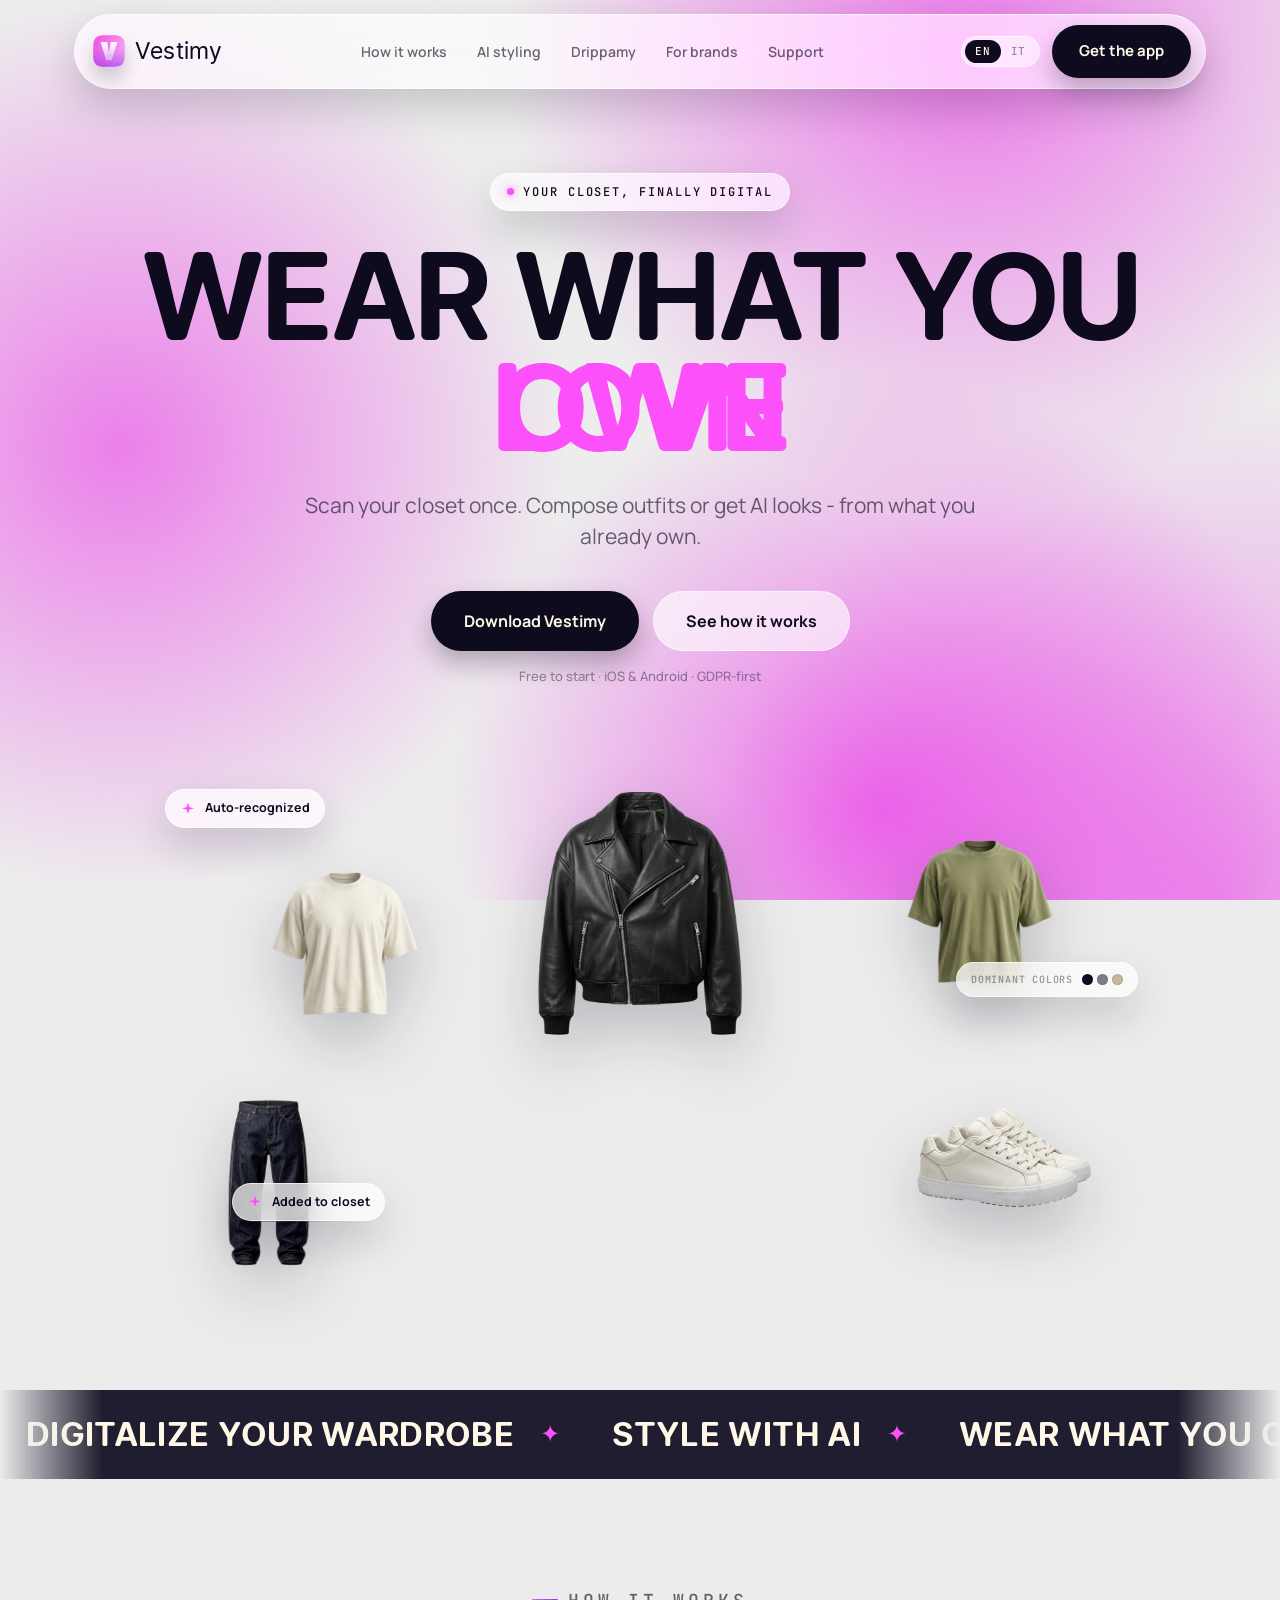
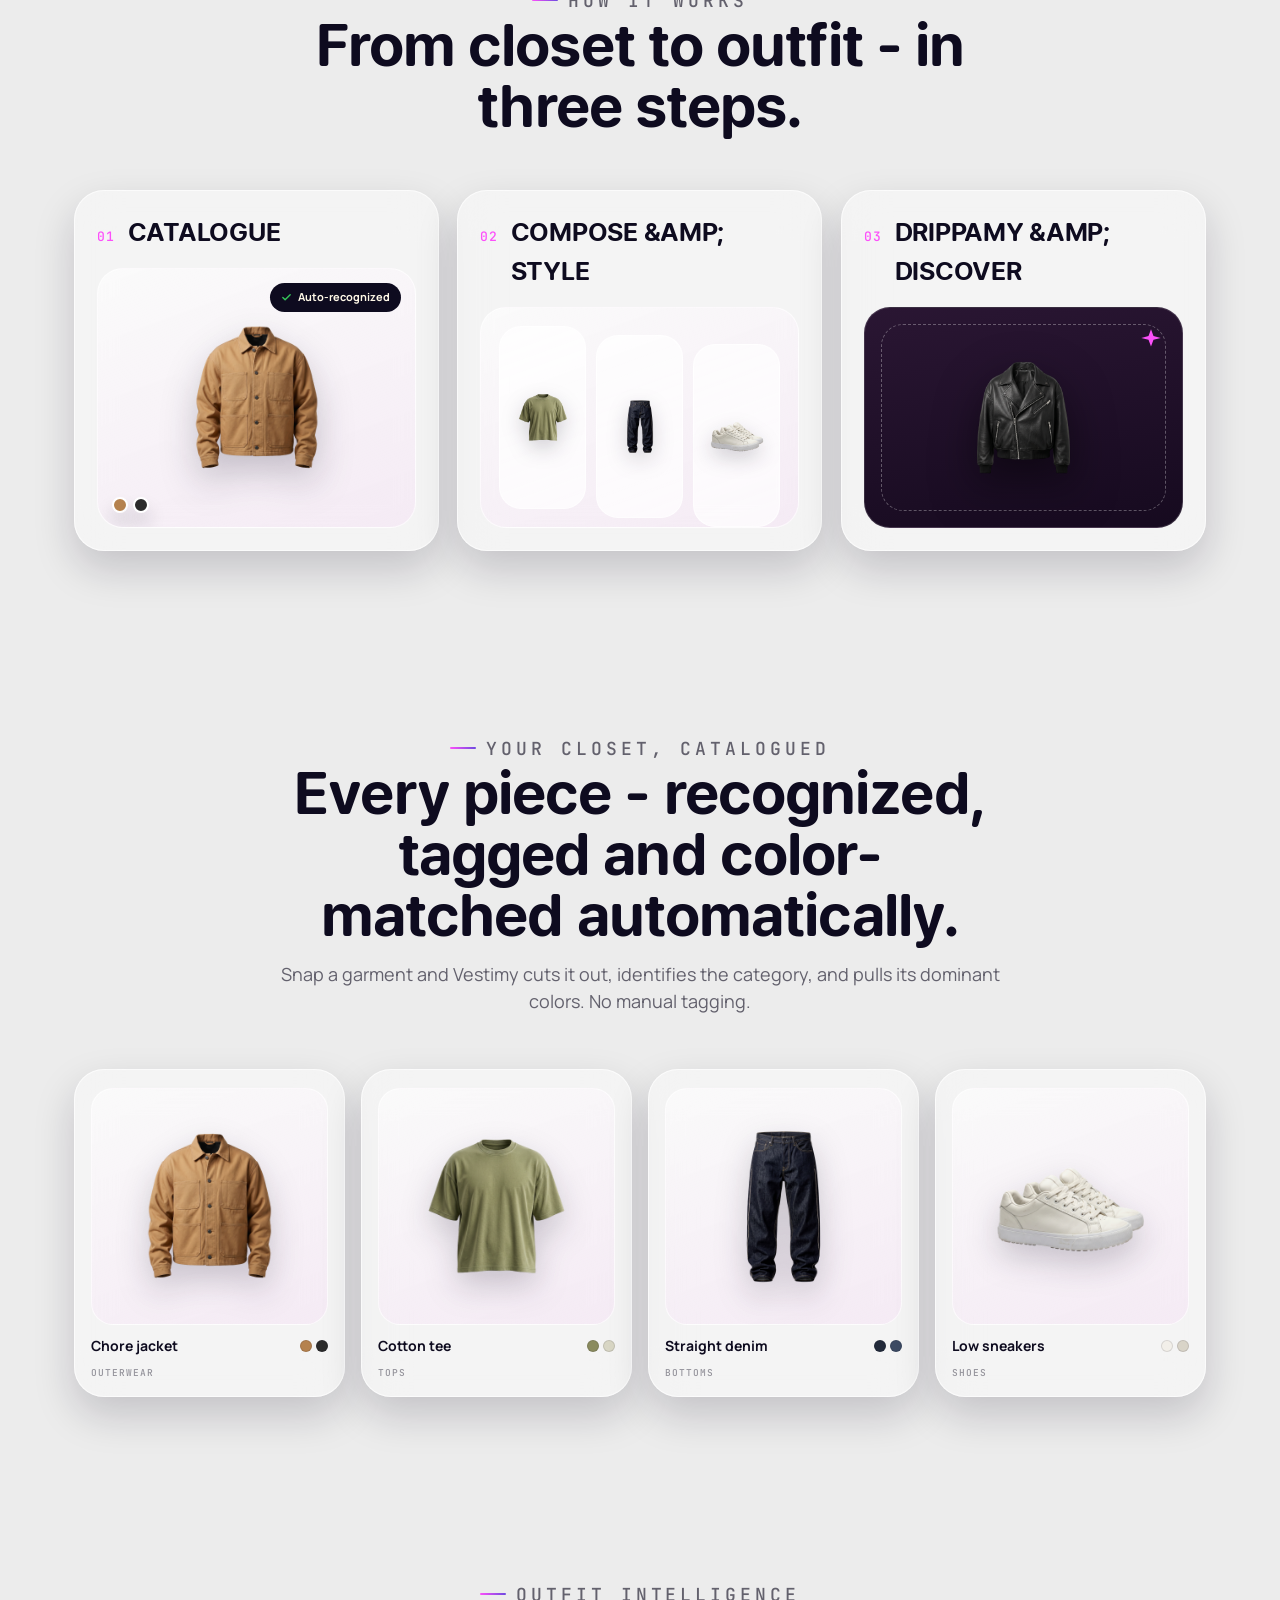
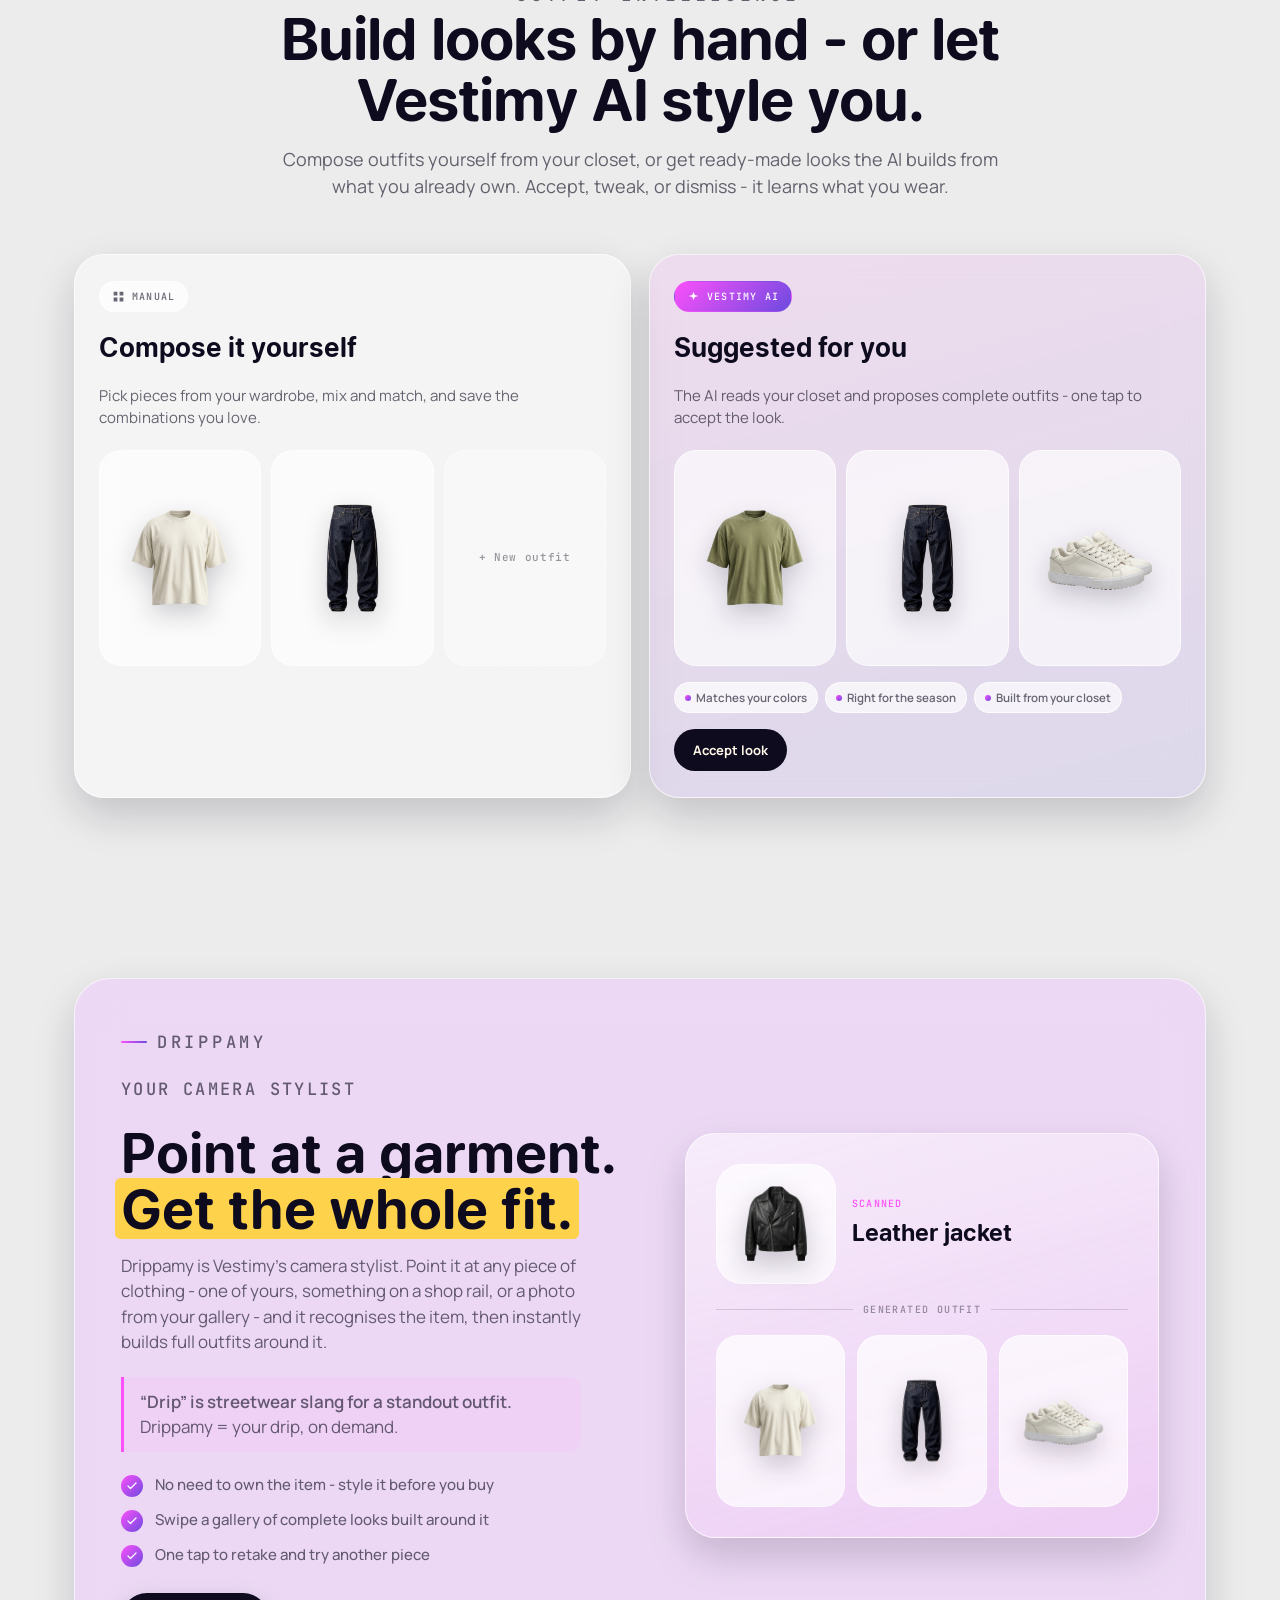
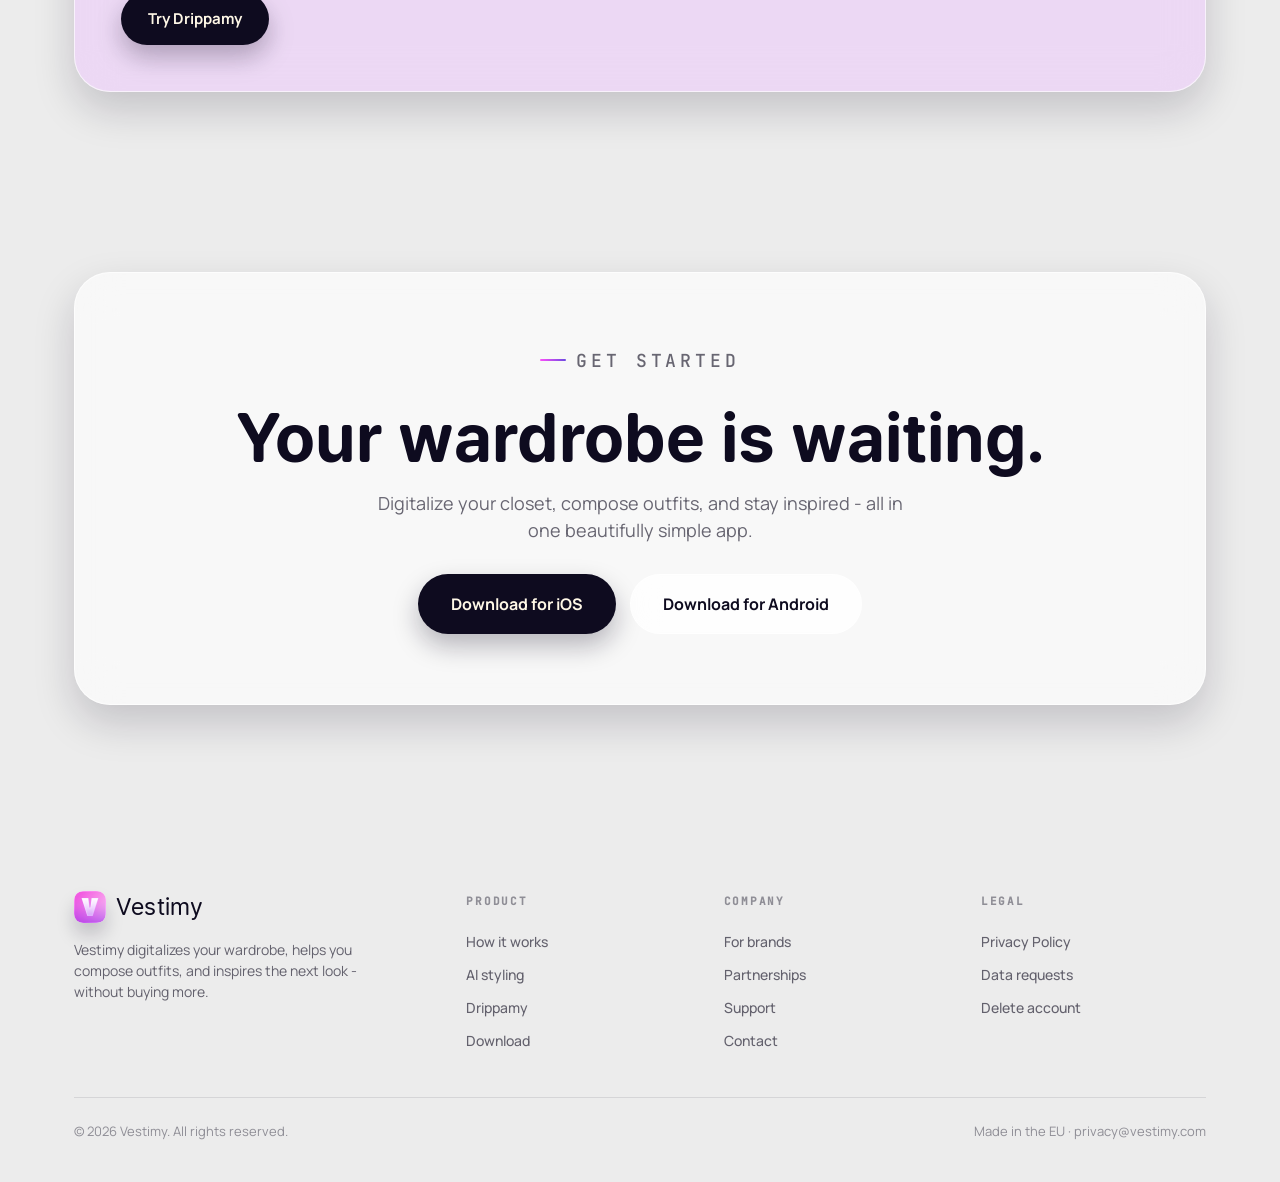
==== index.html @ 9da91e31 "Vestimy landing site" ====
<!DOCTYPE html>
<html lang="en">
  <head>
    <meta charset="UTF-8" />
    <meta name="viewport" content="width=device-width, initial-scale=1.0" />
    <title data-i18n="meta.title">Vestimy - Your wardrobe, digitalized.</title>
    <meta name="description" data-i18n-attr="content:meta.desc"
      content="Vestimy turns your physical wardrobe into a digital one. Scan what you own, compose outfits, and get instant looks built around any garment with Drippamy." />
    <meta property="og:title" content="Vestimy - Your wardrobe, digitalized." />
    <meta property="og:description" content="Know what you own, wear it better, and stay inspired - without buying more." />
    <meta property="og:type" content="website" />
    <link rel="icon" type="image/png" href="assets/favicon.png" />
    <link rel="apple-touch-icon" href="assets/apple-touch-icon.png" />
    <link rel="stylesheet" href="css/styles.css" />
  </head>
  <body>
    <div class="progress"></div>
    <canvas id="aurora"></canvas>
    <div class="grain"></div>

    <!-- ===================== NAV ===================== -->
    <header class="nav">
      <div class="wrap">
        <nav class="nav__inner glass glass--high">
          <a class="brand" href="index.html">
            <img src="assets/icon.png" alt="Vestimy" />
            Vestimy
          </a>
          <div class="nav__links">
            <a href="#how" data-i18n="nav.how">How it works</a>
            <a href="#ai" data-i18n="nav.ai">AI styling</a>
            <a href="#drippamy" data-i18n="nav.drippamy">Drippamy</a>
            <a href="brands.html" data-i18n="nav.brands">For brands</a>
            <a href="support.html" data-i18n="nav.support">Support</a>
          </div>
          <div class="nav__cta">
            <div class="lang" role="group" aria-label="Language">
              <button data-lang-btn="en" aria-pressed="true">EN</button>
              <button data-lang-btn="it" aria-pressed="false">IT</button>
            </div>
            <a href="#get" class="btn btn--primary" data-i18n="nav.getapp">Get the app</a>
            <button class="nav__burger" aria-label="Menu">☰</button>
          </div>
        </nav>
      </div>
    </header>

    <!-- ===================== HERO ===================== -->
    <section class="hero">
      <div class="wrap">
        <span class="hero__pill glass glass--high">
          <span class="dot"></span> <span data-i18n="hero.pill">Your closet, finally digital</span>
        </span>
        <h1 class="hero__title">
          <span data-i18n="hero.titleA">Wear what you</span>
          <span class="rotator" data-rotator>
            <span data-i18n="rot.1">own</span>
            <span data-i18n="rot.2">love</span>
            <span data-i18n="rot.3">saved</span>
          </span>
        </h1>
        <p class="hero__sub" data-i18n="hero.sub">
          Vestimy turns your physical wardrobe into a digital one. Scan your
          clothes once, then let the app decide what to wear, compose new
          outfits, and discover looks - without buying more.
        </p>
        <div class="hero__actions">
          <a href="#get" class="btn btn--primary btn--lg" data-magnetic data-i18n="hero.cta1">Download Vestimy</a>
          <a href="#how" class="btn btn--ghost btn--lg" data-i18n="hero.cta2">See how it works</a>
        </div>
        <p class="hero__note" data-i18n-html="hero.note">Free to start · iOS &amp; Android · GDPR-first</p>

        <!-- floating cut-out garments - the real "scontornato" wardrobe -->
        <div class="hero__stage" aria-hidden="true">
          <div class="garment g-jacket"><img src="assets/product.png" alt="" /></div>
          <div class="garment g-tee"><img src="assets/tshirt.png" alt="" /></div>
          <div class="garment g-tee2"><img src="assets/tshirt-2.png" alt="" /></div>
          <div class="garment g-pants"><img src="assets/pants.png" alt="" /></div>
          <div class="garment g-shoe"><img src="assets/shoe.png" alt="" /></div>

          <div class="tag tag--1">
            <span class="spark"><svg viewBox="0 0 24 24"><path d="M12 3l2.3 6.2L21 11l-6.7 1.8L12 19l-2.3-6.2L3 11l6.7-1.8L12 3Z"/></svg></span>
            <span data-i18n="tag.recognized">Auto-recognized</span>
          </div>
          <div class="tag tag--2">
            <span class="meta" data-i18n="tag.colors">Dominant colors</span>
            <span class="swatch"><i style="background:#0e0b1f"></i><i style="background:#7a7f87"></i><i style="background:#c9b79c"></i></span>
          </div>
          <div class="tag tag--3">
            <span class="spark"><svg viewBox="0 0 24 24"><path d="M12 3l2.3 6.2L21 11l-6.7 1.8L12 19l-2.3-6.2L3 11l6.7-1.8L12 3Z"/></svg></span>
            <span data-i18n="tag.added">Added to closet</span>
          </div>
        </div>
      </div>
    </section>

    <!-- ===================== MARQUEE TICKER ===================== -->
    <div class="ticker" aria-hidden="true">
      <div class="ticker__track">
        <div class="ticker__group">
          <span data-i18n="tick.1">Digitalize your wardrobe</span>
          <span data-i18n="tick.2">Style with AI</span>
          <span data-i18n="tick.3">Wear what you own</span>
          <span data-i18n="tick.4">Drippamy any garment</span>
        </div>
        <div class="ticker__group">
          <span data-i18n="tick.1">Digitalize your wardrobe</span>
          <span data-i18n="tick.2">Style with AI</span>
          <span data-i18n="tick.3">Wear what you own</span>
          <span data-i18n="tick.4">Drippamy any garment</span>
        </div>
      </div>
    </div>

    <!-- ===================== HOW IT WORKS (overview) ===================== -->
    <section id="how" class="section-pad">
      <div class="wrap">
        <div class="head head--center reveal">
          <p class="eyebrow" data-i18n="how.eyebrow">How it works</p>
          <h2 data-i18n="how.title">From closet to outfit - in three steps.</h2>
        </div>
        <div class="hw">
          <!-- 01 scan & recognize -->
          <article class="hw-card glass reveal" data-tilt>
            <div class="hw-card__head">
              <span class="hw-card__num">01</span>
              <h3 class="hw-card__title" data-i18n="how.s1.t">Catalogue</h3>
            </div>
            <div class="hw-viz hw-viz--scan">
              <img src="assets/jacket.png" alt="" />
              <span class="hw-chip">
                <svg viewBox="0 0 24 24"><polyline points="20 6 9 17 4 12"/></svg>
                <span data-i18n="tag.recognized">Auto-recognized</span>
              </span>
              <span class="hw-sw"><i style="background:#b5824e"></i><i style="background:#2b2b2b"></i></span>
            </div>
          </article>
          <!-- 02 compose / AI outfit -->
          <article class="hw-card glass reveal" data-tilt>
            <div class="hw-card__head">
              <span class="hw-card__num">02</span>
              <h3 class="hw-card__title" data-i18n="how.s2.t">Compose &amp; style</h3>
            </div>
            <div class="hw-viz hw-viz--row">
              <div class="slot"><img src="assets/tshirt-2.png" alt="" /></div>
              <div class="slot"><img src="assets/pants.png" alt="" /></div>
              <div class="slot"><img src="assets/shoe.png" alt="" /></div>
            </div>
          </article>
          <!-- 03 drippamy -->
          <article class="hw-card glass reveal" data-tilt>
            <div class="hw-card__head">
              <span class="hw-card__num">03</span>
              <h3 class="hw-card__title" data-i18n="how.s3.t">Drippamy &amp; discover</h3>
            </div>
            <div class="hw-viz hw-viz--cam">
              <img src="assets/product.png" alt="" />
              <span class="hw-spark"><svg viewBox="0 0 24 24"><path d="M12 3l2.3 6.2L21 11l-6.7 1.8L12 19l-2.3-6.2L3 11l6.7-1.8L12 3Z"/></svg></span>
            </div>
          </article>
        </div>
      </div>
    </section>

    <!-- ===================== CATALOGUE BAND ===================== -->
    <section id="catalogue" class="section-pad">
      <div class="wrap">
        <div class="head head--center reveal">
          <p class="eyebrow" data-i18n="cat.eyebrow">Your closet, catalogued</p>
          <h2 data-i18n="cat.title">Every piece - recognized, tagged and color-matched automatically.</h2>
          <p data-i18n="cat.lead">
            Snap a garment and Vestimy cuts it out, identifies the category, and
            pulls its dominant colors. No manual tagging.
          </p>
        </div>
        <div class="catalogue">
          <article class="cat-card glass reveal" data-tilt>
            <div class="cat-card__img"><img src="assets/jacket.png" alt="" /></div>
            <div class="cat-card__row">
              <span class="cat-card__name" data-i18n="cat.j.n">Chore jacket</span>
              <span class="cat-card__sw"><i style="background:#b5824e"></i><i style="background:#2b2b2b"></i></span>
            </div>
            <span class="cat-card__cat" data-i18n="cat.j.c">Outerwear</span>
          </article>
          <article class="cat-card glass reveal" data-tilt>
            <div class="cat-card__img"><img src="assets/tshirt-2.png" alt="" /></div>
            <div class="cat-card__row">
              <span class="cat-card__name" data-i18n="cat.t.n">Cotton tee</span>
              <span class="cat-card__sw"><i style="background:#8a8b5e"></i><i style="background:#d8d6c4"></i></span>
            </div>
            <span class="cat-card__cat" data-i18n="cat.t.c">Tops</span>
          </article>
          <article class="cat-card glass reveal" data-tilt>
            <div class="cat-card__img"><img src="assets/pants.png" alt="" /></div>
            <div class="cat-card__row">
              <span class="cat-card__name" data-i18n="cat.p.n">Straight denim</span>
              <span class="cat-card__sw"><i style="background:#222a3a"></i><i style="background:#3c4a63"></i></span>
            </div>
            <span class="cat-card__cat" data-i18n="cat.p.c">Bottoms</span>
          </article>
          <article class="cat-card glass reveal" data-tilt>
            <div class="cat-card__img"><img src="assets/shoe.png" alt="" /></div>
            <div class="cat-card__row">
              <span class="cat-card__name" data-i18n="cat.s.n">Low sneakers</span>
              <span class="cat-card__sw"><i style="background:#f2efe9"></i><i style="background:#d9d4c8"></i></span>
            </div>
            <span class="cat-card__cat" data-i18n="cat.s.c">Shoes</span>
          </article>
        </div>
      </div>
    </section>

    <!-- ===================== AI OUTFIT SUGGESTIONS ===================== -->
    <section id="ai" class="section-pad">
      <div class="wrap">
        <div class="head head--center reveal">
          <p class="eyebrow" data-i18n="ai.eyebrow">Outfit intelligence</p>
          <h2 data-i18n="ai.title">Build looks by hand - or let Vestimy AI style you.</h2>
          <p data-i18n="ai.lead">
            Compose outfits yourself from your closet, or get ready-made looks
            the AI builds from what you already own. Accept, tweak, or dismiss -
            it learns what you wear.
          </p>
        </div>
        <div class="modes">
          <!-- manual -->
          <article class="mode glass reveal" data-tilt>
            <span class="mode__tag">
              <svg viewBox="0 0 24 24"><path d="M3 3h7v7H3zM14 3h7v7h-7zM3 14h7v7H3zM14 14h7v7h-7z"/></svg>
              <span data-i18n="ai.manual.tag">Manual</span>
            </span>
            <h3 data-i18n="ai.manual.t">Compose it yourself</h3>
            <p data-i18n="ai.manual.d">
              Pick pieces from your wardrobe, mix and match, and save the
              combinations you love.
            </p>
            <div class="outfit-row">
              <div class="slot"><img src="assets/tshirt.png" alt="" /></div>
              <div class="slot"><img src="assets/pants.png" alt="" /></div>
              <div class="slot slot--add" data-i18n="ai.manual.cta">+ New outfit</div>
            </div>
          </article>
          <!-- ai -->
          <article class="mode mode--ai glass reveal" data-tilt>
            <span class="mode__tag">
              <svg viewBox="0 0 24 24"><path d="M12 3l2.3 6.2L21 11l-6.7 1.8L12 19l-2.3-6.2L3 11l6.7-1.8L12 3Z"/></svg>
              <span data-i18n="ai.ai.tag">Vestimy AI</span>
            </span>
            <h3 data-i18n="ai.ai.t">Suggested for you</h3>
            <p data-i18n="ai.ai.d">
              The AI reads your closet and proposes complete outfits - one tap to
              accept the look.
            </p>
            <div class="outfit-row">
              <div class="slot"><img src="assets/tshirt-2.png" alt="" /></div>
              <div class="slot"><img src="assets/pants.png" alt="" /></div>
              <div class="slot"><img src="assets/shoe.png" alt="" /></div>
            </div>
            <div class="reasons">
              <span data-i18n="ai.r1">Matches your colors</span>
              <span data-i18n="ai.r2">Right for the season</span>
              <span data-i18n="ai.r3">Built from your closet</span>
            </div>
            <button class="mode__btn mode__btn--ai" data-i18n="ai.ai.accept">Accept look</button>
          </article>
        </div>
      </div>
    </section>

    <!-- ===================== DRIPPAMY SPOTLIGHT ===================== -->
    <section id="drippamy" class="section-pad">
      <div class="wrap">
        <div class="spot glass glass--tint reveal">
          <div class="spot__copy">
            <p class="eyebrow" data-i18n="drip.eyebrow">Drippamy</p>
            <p class="drip-kicker" data-i18n="drip.kicker">Your camera stylist</p>
            <h2 data-i18n-html="drip.title">Point at a garment. <em>Get the whole fit.</em></h2>
            <p data-i18n="drip.body">
              Drippamy is Vestimy's camera stylist. Point it at any piece of
              clothing - one of yours, something on a shop rail, or a photo from
              your gallery - and it recognises the item, then instantly builds
              full outfits around it.
            </p>
            <p class="drip-name" data-i18n="drip.name">
              “Drip” is streetwear slang for a standout outfit. Drippamy = your
              drip, on demand.
            </p>
            <ul class="spot__list">
              <li><span class="tick"><svg viewBox="0 0 24 24"><polyline points="20 6 9 17 4 12"/></svg></span> <span data-i18n="drip.l1">Works with clothes you don't own yet</span></li>
              <li><span class="tick"><svg viewBox="0 0 24 24"><polyline points="20 6 9 17 4 12"/></svg></span> <span data-i18n="drip.l2">Outfit ideas in a swipeable gallery</span></li>
              <li><span class="tick"><svg viewBox="0 0 24 24"><polyline points="20 6 9 17 4 12"/></svg></span> <span data-i18n="drip.l3">One tap to retake and try another piece</span></li>
            </ul>
            <a href="#get" class="btn btn--primary" data-i18n="drip.cta">Try Drippamy</a>
          </div>
          <div class="drip-visual">
            <div class="drip-anchor">
              <div class="drip-anchor__img"><img src="assets/product.png" alt="" /></div>
              <div class="drip-anchor__label">
                <div class="meta" data-i18n="drip.scanned">Scanned</div>
                <b data-i18n="drip.anchor">Leather jacket</b>
              </div>
            </div>
            <div class="drip-arrow"><span data-i18n="drip.generated">Generated outfit</span></div>
            <div class="drip-reel">
              <div><img src="assets/tshirt.png" alt="" /></div>
              <div><img src="assets/pants.png" alt="" /></div>
              <div><img src="assets/shoe.png" alt="" /></div>
            </div>
          </div>
        </div>
      </div>
    </section>

    <!-- ===================== CTA ===================== -->
    <section id="get" class="section-pad">
      <div class="wrap">
        <div class="cta glass glass--high reveal">
          <p class="eyebrow" data-i18n="cta.eyebrow">Get started</p>
          <h2 data-i18n="cta.title">Your wardrobe is waiting.</h2>
          <p data-i18n="cta.body">
            Digitalize your closet, compose outfits, and stay inspired - all in
            one beautifully simple app.
          </p>
          <div class="hero__actions">
            <a href="#" class="btn btn--primary btn--lg" data-magnetic data-i18n="cta.ios">Download for iOS</a>
            <a href="#" class="btn btn--ghost btn--lg" data-i18n="cta.android">Download for Android</a>
          </div>
        </div>
      </div>
    </section>

    <!-- ===================== FOOTER ===================== -->
    <footer class="footer">
      <div class="wrap">
        <div class="footer__grid">
          <div class="footer__brand">
            <a class="brand" href="index.html">
              <img src="assets/icon.png" alt="Vestimy" />
              Vestimy
            </a>
            <p data-i18n="foot.tag">
              Vestimy digitalizes your wardrobe, helps you compose outfits, and
              inspires the next look - without buying more.
            </p>
          </div>
          <div class="footer__col">
            <h4 data-i18n="foot.product">Product</h4>
            <a href="#how" data-i18n="foot.how">How it works</a>
            <a href="#ai" data-i18n="nav.ai">AI styling</a>
            <a href="#drippamy" data-i18n="foot.drippamy">Drippamy</a>
            <a href="#get" data-i18n="foot.download">Download</a>
          </div>
          <div class="footer__col">
            <h4 data-i18n="foot.company">Company</h4>
            <a href="brands.html" data-i18n="foot.forbrands">For brands</a>
            <a href="mailto:brands@vestimy.com" data-i18n="foot.partner">Partnerships</a>
            <a href="support.html" data-i18n="foot.support">Support</a>
            <a href="mailto:hello@vestimy.com" data-i18n="foot.contact">Contact</a>
          </div>
          <div class="footer__col">
            <h4 data-i18n="foot.legal">Legal</h4>
            <a href="privacy.html" data-i18n="foot.privacy">Privacy Policy</a>
            <a href="mailto:privacy@vestimy.com" data-i18n="foot.datareq">Data requests</a>
            <a href="support.html#account" data-i18n="foot.delete">Delete account</a>
          </div>
        </div>
        <div class="footer__bottom">
          <span data-i18n="foot.rights">© 2026 Vestimy. All rights reserved.</span>
          <span data-i18n="foot.made">Made in the EU · privacy@vestimy.com</span>
        </div>
      </div>
    </footer>

    <script src="js/i18n.js"></script>
    <script src="js/motion.js"></script>
    <script src="js/aurora.js"></script>
  </body>
</html>
---- css/styles.css ----
/* ============================================================
   Vestimy - Landing Design System
   Ported from mobile/src (tokens.ts, global.css, Wallpaper, Glass)
   ============================================================ */

/* ---------- Fonts (same assets as the app) ---------- */
@font-face {
  font-family: "InstrumentSerif";
  src: url("../fonts/InstrumentSerif-Regular.ttf") format("truetype");
  font-weight: 400;
  font-display: swap;
}
@font-face {
  font-family: "InstrumentSerif";
  src: url("../fonts/InstrumentSerif-Italic.ttf") format("truetype");
  font-weight: 400;
  font-style: italic;
  font-display: swap;
}
@font-face {
  font-family: "Manrope";
  src: url("../fonts/Manrope-Regular.ttf") format("truetype");
  font-weight: 400;
  font-display: swap;
}
@font-face {
  font-family: "Manrope";
  src: url("../fonts/Manrope-Medium.ttf") format("truetype");
  font-weight: 500;
  font-display: swap;
}
@font-face {
  font-family: "Manrope";
  src: url("../fonts/Manrope-SemiBold.ttf") format("truetype");
  font-weight: 600;
  font-display: swap;
}
@font-face {
  font-family: "Manrope";
  src: url("../fonts/Manrope-Bold.ttf") format("truetype");
  font-weight: 700;
  font-display: swap;
}
@font-face {
  font-family: "Manrope";
  src: url("../fonts/Manrope-ExtraBold.ttf") format("truetype");
  font-weight: 800;
  font-display: swap;
}
@font-face {
  font-family: "JetBrainsMono";
  src: url("../fonts/JetBrainsMono-Medium.ttf") format("truetype");
  font-weight: 500;
  font-display: swap;
}
@font-face {
  font-family: "SunghyunSans";
  src: url("../fonts/SunghyunSans-Regular.ttf") format("truetype");
  font-weight: 400;
  font-display: swap;
}
@font-face {
  font-family: "SunghyunSans";
  src: url("../fonts/SunghyunSans-Bold.ttf") format("truetype");
  font-weight: 700;
  font-display: swap;
}

/* ---------- Tokens ---------- */
:root {
  /* palette - from mobile/src/ui/tokens.ts */
  --ink: #0e0b1f;
  --ink-soft: rgba(14, 11, 31, 0.62);
  --ink-faint: rgba(14, 11, 31, 0.42);
  --cream: #fff8e7;
  --white: #ffffff;
  --sun: #ffd24c;
  --coral: #ff6b6b;
  --rose: #ff4d8d;
  --aurora: #fc50fa;
  --violet: #6d4ae0;
  --ocean: #1e3a8a;

  /* glass */
  --glass-light: rgba(255, 255, 255, 0.18);
  --glass-med: rgba(255, 255, 255, 0.42);
  --glass-high: rgba(255, 255, 255, 0.62);
  --glass-dark: rgba(14, 11, 31, 0.55);
  --glass-edge: rgba(255, 255, 255, 0.65);
  --glass-edge-dim: rgba(255, 255, 255, 0.3);

  --radius-sm: 14px;
  --radius-md: 18px;
  --radius-lg: 22px;
  --radius-xl: 26px;
  --radius-2xl: 30px;
  --radius-3xl: 36px;
  --radius-pill: 9999px;

  --shadow-soft: 0 12px 18px rgba(14, 11, 31, 0.18);
  --shadow-glass: 0 18px 40px rgba(14, 11, 31, 0.18);
  --shadow-deep: 0 30px 80px rgba(14, 11, 31, 0.28);

  --maxw: 1180px;
  --font-serif: "SunghyunSans", "Manrope", system-ui, sans-serif; /* display (streetwear) */
  --font-display: "SunghyunSans", "Manrope", system-ui, sans-serif;
  --font-sans: "Manrope", system-ui, -apple-system, sans-serif;
  --font-mono: "JetBrainsMono", ui-monospace, monospace;
  --font-brand: "SunghyunSans", "Manrope", system-ui, sans-serif;
}

/* ---------- Reset ---------- */
*,
*::before,
*::after {
  box-sizing: border-box;
}
html {
  scroll-behavior: smooth;
  -webkit-text-size-adjust: 100%;
}
body {
  margin: 0;
  font-family: var(--font-sans);
  color: var(--ink);
  background: #ececec;
  line-height: 1.5;
  -webkit-font-smoothing: antialiased;
  text-rendering: optimizeLegibility;
  overflow-x: hidden;
}
a {
  color: inherit;
  text-decoration: none;
}
img {
  max-width: 100%;
  display: block;
}
button {
  font-family: inherit;
  cursor: pointer;
}

/* ---------- Animated aurora wallpaper (canvas in js/aurora.js) ---------- */
#aurora {
  position: fixed;
  inset: 0;
  z-index: -2;
  background: #ececec;
}
/* film grain overlay - mirrors aurora.grainOpacity */
.grain {
  position: fixed;
  inset: 0;
  z-index: -1;
  pointer-events: none;
  opacity: 0.4;
  mix-blend-mode: soft-light;
  background-image: url("data:image/svg+xml,%3Csvg xmlns='http://www.w3.org/2000/svg' width='160' height='160'%3E%3Cfilter id='n'%3E%3CfeTurbulence type='fractalNoise' baseFrequency='0.9' numOctaves='2' stitchTiles='stitch'/%3E%3C/filter%3E%3Crect width='100%25' height='100%25' filter='url(%23n)'/%3E%3C/svg%3E");
}

/* ---------- Layout ---------- */
.wrap {
  width: 100%;
  max-width: var(--maxw);
  margin: 0 auto;
  padding: 0 24px;
}
section {
  position: relative;
}
.eyebrow {
  font-family: var(--font-mono);
  font-weight: 500;
  font-size: 12px;
  letter-spacing: 0.22em;
  text-transform: uppercase;
  color: var(--ink-faint);
  margin: 0 0 18px;
}

/* ---------- Glass primitive ---------- */
.glass {
  position: relative;
  background: var(--glass-med);
  border: 1px solid var(--glass-edge);
  border-radius: var(--radius-2xl);
  -webkit-backdrop-filter: blur(22px) saturate(160%);
  backdrop-filter: blur(22px) saturate(160%);
  box-shadow: var(--shadow-glass);
}
.glass--high {
  background: var(--glass-high);
}
.glass--tint {
  background: rgba(237, 200, 252, 0.55);
}
.glass--dark {
  background: var(--glass-dark);
  border-color: var(--glass-edge-dim);
  color: var(--cream);
}

/* ---------- Buttons ---------- */
.btn {
  display: inline-flex;
  align-items: center;
  gap: 8px;
  font-weight: 700;
  font-size: 15px;
  padding: 14px 26px;
  border-radius: var(--radius-pill);
  border: 1px solid transparent;
  transition: transform 0.18s ease, box-shadow 0.18s ease, background 0.18s ease;
  white-space: nowrap;
}
.btn:active {
  transform: translateY(1px) scale(0.99);
}
.btn--primary {
  color: var(--cream);
  background: var(--ink);
  box-shadow: 0 12px 26px rgba(14, 11, 31, 0.28);
  transition: transform 0.18s ease, box-shadow 0.18s ease, background 0.18s ease,
    color 0.18s ease;
}
.btn--primary:hover {
  transform: translateY(-2px);
  background: var(--aurora);
  color: var(--ink);
  box-shadow: 0 16px 34px rgba(252, 80, 250, 0.45);
}
.btn--ghost {
  color: var(--ink);
  background: var(--glass-high);
  border-color: var(--glass-edge);
  -webkit-backdrop-filter: blur(14px);
  backdrop-filter: blur(14px);
}
.btn--ghost:hover {
  transform: translateY(-2px);
  background: var(--white);
}
.btn--lg {
  font-size: 16px;
  padding: 17px 32px;
}

/* ---------- Nav ---------- */
.nav {
  position: sticky;
  top: 0;
  z-index: 50;
  padding: 14px 0;
}
.nav__inner {
  display: flex;
  align-items: center;
  justify-content: space-between;
  gap: 24px;
  padding: 10px 14px 10px 18px;
  border-radius: var(--radius-pill);
}
.brand {
  display: flex;
  align-items: center;
  gap: 10px;
  font-family: var(--font-brand);
  font-weight: 400;
  font-size: 24px;
  letter-spacing: 0.01em;
  color: var(--ink);
}
.brand img {
  width: 32px;
  height: 32px;
  border-radius: 9px;
  box-shadow: var(--shadow-soft);
}
.nav__links {
  display: flex;
  align-items: center;
  gap: 30px;
  font-size: 14px;
  font-weight: 600;
}
.nav__links a {
  color: var(--ink-soft);
  transition: color 0.16s ease;
}
.nav__links a:hover {
  color: var(--ink);
}
.nav__cta {
  display: flex;
  align-items: center;
  gap: 12px;
}
.nav__burger {
  display: none;
  background: none;
  border: 0;
  font-size: 22px;
  color: var(--ink);
}

/* language switcher */
.lang {
  display: inline-flex;
  padding: 3px;
  border-radius: var(--radius-pill);
  background: rgba(255, 255, 255, 0.5);
  border: 1px solid var(--glass-edge);
}
.lang button {
  font-family: var(--font-mono);
  font-size: 11px;
  font-weight: 500;
  letter-spacing: 0.06em;
  padding: 6px 10px;
  border-radius: var(--radius-pill);
  border: 0;
  background: transparent;
  color: var(--ink-faint);
  line-height: 1;
}
.lang button.is-active {
  background: var(--ink);
  color: var(--cream);
}

/* ---------- Hero ---------- */
.hero {
  padding: 70px 0 90px;
  text-align: center;
}
.hero__pill {
  display: inline-flex;
  align-items: center;
  gap: 9px;
  font-family: var(--font-mono);
  font-size: 12px;
  letter-spacing: 0.16em;
  text-transform: uppercase;
  padding: 9px 16px;
  border-radius: var(--radius-pill);
  margin-bottom: 30px;
}
.hero__pill .dot {
  width: 7px;
  height: 7px;
  border-radius: 50%;
  background: var(--aurora);
  box-shadow: 0 0 10px var(--aurora);
}
h1.hero__title {
  font-family: var(--font-display);
  font-weight: 700;
  font-size: clamp(52px, 10.5vw, 124px);
  line-height: 0.9;
  letter-spacing: -0.035em;
  text-transform: uppercase;
  margin: 0 auto 26px;
  max-width: 13ch;
}
h1.hero__title em {
  font-style: normal;
  position: relative;
  color: var(--ink);
  z-index: 0;
  white-space: nowrap;
}
h1.hero__title em::before {
  content: "";
  position: absolute;
  inset: 0.04em -0.12em 0.06em;
  background: var(--aurora);
  border-radius: 0.12em;
  z-index: -1;
  transform: scaleX(0);
  transform-origin: 0 50%;
  animation: marker-draw 0.7s cubic-bezier(0.22, 1, 0.36, 1) 0.5s forwards;
}
@keyframes marker-draw {
  to { transform: scaleX(1); }
}
.hero__sub {
  font-size: clamp(17px, 2.2vw, 21px);
  color: var(--ink-soft);
  max-width: 56ch;
  margin: 0 auto 38px;
}
.hero__actions {
  display: flex;
  gap: 14px;
  justify-content: center;
  flex-wrap: wrap;
  margin-bottom: 16px;
}
.hero__note {
  font-size: 13px;
  color: var(--ink-faint);
  font-weight: 500;
}

/* ===== hero: floating cut-out garments (the "scontornato" aesthetic) ===== */
.hero__stage {
  position: relative;
  margin-top: 60px;
  height: clamp(360px, 46vw, 540px);
}
.garment {
  position: absolute;
  filter: drop-shadow(0 26px 30px rgba(14, 11, 31, 0.22));
  animation: float 7s ease-in-out infinite;
  translate: var(--px, 0) var(--py, 0);
  transition: translate 0.2s ease-out;
  will-change: transform, translate;
}
.garment img {
  width: 100%;
  height: auto;
  display: block;
}
@keyframes float {
  0%,
  100% {
    transform: translateY(0) rotate(var(--rot, 0deg));
  }
  50% {
    transform: translateY(-16px) rotate(var(--rot, 0deg));
  }
}
/* placement - overlapping editorial scatter */
.g-jacket { left: 50%; top: 4%; width: clamp(190px, 24vw, 290px); margin-left: clamp(-145px, -12vw, -145px); --rot: -4deg; z-index: 4; animation-delay: 0s; }
.g-tee   { left: 16%; top: 20%; width: clamp(120px, 15vw, 180px); --rot: 7deg; z-index: 3; animation-delay: -1.4s; }
.g-tee2  { right: 12%; top: 14%; width: clamp(120px, 15vw, 180px); --rot: -8deg; z-index: 3; animation-delay: -2.6s; }
.g-pants { left: 9%; bottom: 2%; width: clamp(120px, 15vw, 185px); --rot: 5deg; z-index: 2; animation-delay: -3.4s; }
.g-shoe  { right: 9%; bottom: 6%; width: clamp(130px, 16vw, 200px); --rot: -3deg; z-index: 5; animation-delay: -4.2s; }

/* floating metadata chips - communicate auto-recognition / cataloguing */
.tag {
  position: absolute;
  z-index: 6;
  display: inline-flex;
  align-items: center;
  gap: 9px;
  padding: 9px 14px;
  border-radius: var(--radius-pill);
  background: rgba(255, 255, 255, 0.7);
  border: 1px solid var(--glass-edge);
  -webkit-backdrop-filter: blur(16px) saturate(160%);
  backdrop-filter: blur(16px) saturate(160%);
  box-shadow: var(--shadow-glass);
  font-size: 12.5px;
  font-weight: 700;
  color: var(--ink);
  white-space: nowrap;
  animation: float 8s ease-in-out infinite;
  translate: var(--px, 0) var(--py, 0);
  transition: translate 0.2s ease-out;
}
.tag .swatch {
  display: inline-flex;
  gap: 4px;
}
.tag .swatch i {
  width: 11px;
  height: 11px;
  border-radius: 50%;
  border: 1px solid rgba(14, 11, 31, 0.12);
}
.tag .meta {
  font-family: var(--font-mono);
  font-size: 10px;
  font-weight: 500;
  letter-spacing: 0.08em;
  text-transform: uppercase;
  color: var(--ink-faint);
}
.tag .spark {
  width: 16px;
  height: 16px;
  flex: none;
}
.tag .spark svg {
  width: 16px;
  height: 16px;
  fill: var(--aurora);
}
.tag--1 { left: 8%; top: 8%; --rot: 0deg; animation-delay: -1s; }
.tag--2 { right: 6%; top: 40%; --rot: 0deg; animation-delay: -3s; }
.tag--3 { left: 14%; bottom: 12%; --rot: 0deg; animation-delay: -5s; }

/* ===== catalogue band - cut-outs as a digitalized closet ===== */
.catalogue {
  display: grid;
  grid-template-columns: repeat(4, 1fr);
  gap: 16px;
}
.cat-card {
  border-radius: var(--radius-2xl);
  padding: 18px 16px 16px;
  display: flex;
  flex-direction: column;
  gap: 10px;
  transition: transform 0.2s ease;
}
.cat-card:hover {
  transform: translateY(-5px);
}
.cat-card__img {
  aspect-ratio: 1 / 1;
  border-radius: var(--radius-lg);
  background: linear-gradient(160deg, rgba(255, 255, 255, 0.55), rgba(252, 80, 250, 0.06));
  border: 1px solid var(--glass-edge);
  display: flex;
  align-items: center;
  justify-content: center;
  padding: 14px;
}
.cat-card__img img {
  max-width: 82%;
  max-height: 82%;
  object-fit: contain;
  filter: drop-shadow(0 14px 16px rgba(14, 11, 31, 0.2));
}
.cat-card__row {
  display: flex;
  align-items: center;
  justify-content: space-between;
}
.cat-card__name {
  font-weight: 700;
  font-size: 14px;
}
.cat-card__cat {
  font-family: var(--font-mono);
  font-size: 9.5px;
  letter-spacing: 0.1em;
  text-transform: uppercase;
  color: var(--ink-faint);
}
.cat-card__sw {
  display: inline-flex;
  gap: 4px;
}
.cat-card__sw i {
  width: 12px;
  height: 12px;
  border-radius: 50%;
  border: 1px solid rgba(14, 11, 31, 0.12);
}

/* ===== drippamy cut-out visual: anchor → generated outfit ===== */
.drip-visual {
  position: relative;
  display: flex;
  flex-direction: column;
  gap: 18px;
  padding: 30px;
  border-radius: var(--radius-2xl);
  background: linear-gradient(165deg, rgba(255, 255, 255, 0.5), rgba(252, 80, 250, 0.08));
  border: 1px solid var(--glass-edge);
  box-shadow: var(--shadow-glass);
}
.drip-anchor {
  display: flex;
  align-items: center;
  gap: 16px;
}
.drip-anchor__img {
  width: 120px;
  height: 120px;
  border-radius: var(--radius-xl);
  background: rgba(255, 255, 255, 0.7);
  border: 1px solid var(--glass-edge);
  display: flex;
  align-items: center;
  justify-content: center;
  padding: 10px;
  flex: none;
}
.drip-anchor__img img {
  max-width: 90%;
  max-height: 90%;
  object-fit: contain;
  filter: drop-shadow(0 12px 14px rgba(14, 11, 31, 0.22));
}
.drip-anchor__label .meta {
  font-family: var(--font-mono);
  font-size: 10px;
  letter-spacing: 0.12em;
  text-transform: uppercase;
  color: var(--aurora);
  margin-bottom: 4px;
}
.drip-anchor__label b {
  font-family: var(--font-serif);
  font-weight: 700;
  font-size: 24px;
}
.drip-arrow {
  display: flex;
  align-items: center;
  gap: 10px;
  font-family: var(--font-mono);
  font-size: 10px;
  letter-spacing: 0.14em;
  text-transform: uppercase;
  color: var(--ink-faint);
}
.drip-arrow::before,
.drip-arrow::after {
  content: "";
  flex: 1;
  height: 1px;
  background: rgba(14, 11, 31, 0.14);
}
.drip-reel {
  display: grid;
  grid-template-columns: repeat(3, 1fr);
  gap: 12px;
}
.drip-reel div {
  aspect-ratio: 3 / 4;
  border-radius: var(--radius-lg);
  background: rgba(255, 255, 255, 0.7);
  border: 1px solid var(--glass-edge);
  display: flex;
  align-items: center;
  justify-content: center;
  padding: 12px;
}
.drip-reel img {
  max-width: 88%;
  max-height: 88%;
  object-fit: contain;
  filter: drop-shadow(0 10px 12px rgba(14, 11, 31, 0.2));
}

/* ===== AI vs manual outfit modes ===== */
.modes {
  display: grid;
  grid-template-columns: 1fr 1fr;
  gap: 18px;
}
.mode {
  border-radius: var(--radius-2xl);
  padding: 26px 24px;
  display: flex;
  flex-direction: column;
  gap: 16px;
}
.mode--ai {
  background: linear-gradient(165deg, rgba(252, 80, 250, 0.1), rgba(109, 74, 224, 0.12));
}
.mode__tag {
  align-self: flex-start;
  display: inline-flex;
  align-items: center;
  gap: 7px;
  font-family: var(--font-mono);
  font-size: 10px;
  font-weight: 500;
  letter-spacing: 0.12em;
  text-transform: uppercase;
  padding: 7px 12px;
  border-radius: var(--radius-pill);
  background: rgba(255, 255, 255, 0.7);
  border: 1px solid var(--glass-edge);
  color: var(--ink-soft);
}
.mode--ai .mode__tag {
  background: linear-gradient(135deg, var(--aurora), var(--violet));
  color: #fff;
  border-color: transparent;
}
.mode__tag svg {
  width: 13px;
  height: 13px;
  fill: currentColor;
}
.mode h3 {
  font-family: var(--font-serif);
  font-weight: 700;
  font-size: 27px;
  margin: 0;
}
.mode > p {
  font-size: 15px;
  color: var(--ink-soft);
  margin: 0;
}
/* a styled "outfit" of cut-outs */
.outfit-row {
  display: grid;
  grid-template-columns: repeat(3, 1fr);
  gap: 10px;
  margin-top: 4px;
}
.outfit-row .slot {
  position: relative;
  aspect-ratio: 3 / 4;
  border-radius: var(--radius-lg);
  background: rgba(255, 255, 255, 0.65);
  border: 1px solid var(--glass-edge);
  display: flex;
  align-items: center;
  justify-content: center;
  padding: 12px;
}
.outfit-row .slot img {
  max-width: 88%;
  max-height: 88%;
  object-fit: contain;
  filter: drop-shadow(0 10px 12px rgba(14, 11, 31, 0.2));
}
.outfit-row .slot--add {
  border-style: dashed;
  color: var(--ink-faint);
  font-family: var(--font-mono);
  font-size: 11px;
  letter-spacing: 0.06em;
  font-weight: 500;
  background: rgba(255, 255, 255, 0.35);
}
.mode__foot {
  display: flex;
  align-items: center;
  justify-content: space-between;
  gap: 12px;
  margin-top: auto;
}
.reasons {
  display: flex;
  flex-wrap: wrap;
  gap: 7px;
}
.reasons span {
  display: inline-flex;
  align-items: center;
  gap: 5px;
  font-size: 11.5px;
  font-weight: 600;
  color: var(--ink-soft);
  padding: 6px 10px;
  border-radius: var(--radius-pill);
  background: rgba(255, 255, 255, 0.7);
  border: 1px solid var(--glass-edge);
}
.reasons span::before {
  content: "";
  width: 6px;
  height: 6px;
  border-radius: 50%;
  background: linear-gradient(135deg, var(--aurora), var(--violet));
}
.mode__btn {
  align-self: flex-start;
  padding: 11px 18px;
  border-radius: var(--radius-pill);
  font-weight: 700;
  font-size: 13px;
  border: 1px solid var(--glass-edge);
  background: rgba(255, 255, 255, 0.75);
  color: var(--ink);
}
.mode__btn--ai {
  background: var(--ink);
  color: var(--cream);
  border-color: transparent;
}

/* ===== brand contextual placement visual ===== */
.ctx {
  border-radius: var(--radius-2xl);
  padding: 24px;
  background: linear-gradient(170deg, rgba(255, 255, 255, 0.55), rgba(252, 80, 250, 0.08));
  border: 1px solid var(--glass-edge);
  box-shadow: var(--shadow-glass);
}
.ctx__owned-label,
.ctx__brand-label {
  font-family: var(--font-mono);
  font-size: 10px;
  letter-spacing: 0.12em;
  text-transform: uppercase;
  color: var(--ink-faint);
  margin: 0 0 10px;
  display: flex;
  align-items: center;
  gap: 8px;
}
.ctx__brand-label {
  color: var(--aurora);
  margin-top: 18px;
}
.ctx__owned {
  display: grid;
  grid-template-columns: repeat(3, 1fr);
  gap: 10px;
}
.ctx__owned .slot {
  aspect-ratio: 1 / 1;
  border-radius: var(--radius-md);
  background: rgba(255, 255, 255, 0.6);
  border: 1px solid var(--glass-edge);
  display: flex;
  align-items: center;
  justify-content: center;
  padding: 10px;
}
.ctx__owned .slot img {
  max-width: 80%;
  max-height: 80%;
  object-fit: contain;
  opacity: 0.78;
  filter: drop-shadow(0 8px 10px rgba(14, 11, 31, 0.16)) grayscale(0.1);
}
.ctx__hero {
  position: relative;
  margin-top: 8px;
  border-radius: var(--radius-xl);
  background: rgba(255, 255, 255, 0.85);
  border: 1.5px solid var(--aurora);
  box-shadow: 0 0 0 4px rgba(252, 80, 250, 0.18), var(--shadow-glass);
  display: flex;
  align-items: center;
  gap: 16px;
  padding: 16px;
}
.ctx__hero img {
  width: 96px;
  height: 96px;
  object-fit: contain;
  flex: none;
  filter: drop-shadow(0 12px 14px rgba(14, 11, 31, 0.24));
}
.ctx__hero-info b {
  display: block;
  font-family: var(--font-serif);
  font-weight: 700;
  font-size: 22px;
  margin-bottom: 6px;
}
.ctx__chip {
  display: inline-flex;
  align-items: center;
  gap: 6px;
  font-size: 11px;
  font-weight: 700;
  padding: 6px 11px;
  border-radius: var(--radius-pill);
  background: linear-gradient(135deg, var(--aurora), var(--violet));
  color: #fff;
}
.ctx__chip svg {
  width: 12px;
  height: 12px;
  fill: #fff;
}
.ctx__cap {
  margin: 16px 0 0;
  font-size: 13px;
  color: var(--ink-soft);
  font-style: italic;
}

/* ---------- Section heading ---------- */
.head {
  max-width: 720px;
  margin: 0 0 54px;
}
.head--center {
  margin-left: auto;
  margin-right: auto;
  text-align: center;
}
.head h2 {
  font-family: var(--font-serif);
  font-weight: 700;
  font-size: clamp(34px, 5.4vw, 60px);
  line-height: 1.02;
  letter-spacing: -0.015em;
  margin: 0 0 16px;
}
.head p {
  font-size: 18px;
  color: var(--ink-soft);
  margin: 0;
}

/* ---------- Sections spacing ---------- */
.section-pad {
  padding: 90px 0;
}

/* ---------- Feature grid ---------- */
.features {
  display: grid;
  grid-template-columns: repeat(4, 1fr);
  gap: 18px;
}
.feature {
  padding: 28px 24px 30px;
  border-radius: var(--radius-2xl);
  display: flex;
  flex-direction: column;
  gap: 14px;
  min-height: 230px;
  transition: transform 0.2s ease;
}
.feature:hover {
  transform: translateY(-4px);
}
.feature__ic {
  width: 52px;
  height: 52px;
  border-radius: 16px;
  display: flex;
  align-items: center;
  justify-content: center;
  background: linear-gradient(140deg, rgba(252, 80, 250, 0.16), rgba(109, 74, 224, 0.16));
  border: 1px solid var(--glass-edge);
  color: var(--violet);
}
.feature__ic svg {
  width: 26px;
  height: 26px;
  stroke: currentColor;
  stroke-width: 1.6;
  fill: none;
  stroke-linecap: round;
  stroke-linejoin: round;
}
/* inline check used in lists - replaces the ✓ glyph */
.tick svg {
  width: 12px;
  height: 12px;
  stroke: #fff;
  stroke-width: 2.4;
  fill: none;
  stroke-linecap: round;
  stroke-linejoin: round;
}
.feature h3 {
  font-family: var(--font-serif);
  font-weight: 700;
  font-size: 26px;
  margin: 4px 0 0;
}
.feature p {
  font-size: 15px;
  color: var(--ink-soft);
  margin: 0;
}

/* ---------- Steps ---------- */
.steps {
  display: grid;
  grid-template-columns: repeat(3, 1fr);
  gap: 20px;
  counter-reset: step;
}
.step {
  padding: 30px 26px;
  border-radius: var(--radius-2xl);
}
.step__n {
  font-family: var(--font-mono);
  font-size: 13px;
  letter-spacing: 0.1em;
  color: var(--aurora);
  font-weight: 500;
  margin-bottom: 16px;
}
.step__top {
  display: flex;
  align-items: center;
  justify-content: space-between;
  margin-bottom: 18px;
}
.step__num {
  font-family: var(--font-display);
  font-weight: 700;
  font-size: 38px;
  line-height: 1;
  color: var(--ink);
  opacity: 0.16;
}

/* ===== How it works - visual step cards ===== */
.hw {
  display: grid;
  grid-template-columns: repeat(3, 1fr);
  gap: 18px;
}
.hw-card {
  border-radius: var(--radius-2xl);
  padding: 22px;
  display: flex;
  flex-direction: column;
  gap: 16px;
}
.hw-card__head {
  display: flex;
  align-items: baseline;
  gap: 12px;
}
.hw-card__num {
  font-family: var(--font-mono);
  font-weight: 500;
  font-size: 13px;
  letter-spacing: 0.1em;
  color: var(--aurora);
}
.hw-card__title {
  font-family: var(--font-display);
  font-weight: 700;
  font-size: clamp(20px, 2.4vw, 26px);
  text-transform: uppercase;
  letter-spacing: -0.01em;
  margin: 0;
}
.hw-viz {
  position: relative;
  flex: 1;
  min-height: 210px;
  border-radius: var(--radius-xl);
  border: 1px solid var(--glass-edge);
  background: linear-gradient(160deg, rgba(255, 255, 255, 0.6), rgba(252, 80, 250, 0.06));
  display: flex;
  align-items: center;
  justify-content: center;
  padding: 22px;
  overflow: hidden;
}
.hw-card:hover .hw-viz img {
  transform: translateY(-4px) scale(1.03);
}
.hw-viz img {
  transition: transform 0.4s cubic-bezier(0.22, 1, 0.36, 1);
}

/* step 1 - scan & recognize */
.hw-viz--scan img {
  max-width: 70%;
  max-height: 78%;
  object-fit: contain;
  filter: drop-shadow(0 16px 18px rgba(14, 11, 31, 0.22));
}
.hw-chip {
  position: absolute;
  top: 14px;
  right: 14px;
  display: inline-flex;
  align-items: center;
  gap: 6px;
  font-size: 11px;
  font-weight: 700;
  padding: 6px 11px;
  border-radius: var(--radius-pill);
  background: var(--ink);
  color: var(--cream);
  animation: float 6s ease-in-out infinite;
}
.hw-chip svg {
  width: 11px;
  height: 11px;
  stroke: #34c759;
  stroke-width: 3;
  fill: none;
  stroke-linecap: round;
  stroke-linejoin: round;
}
.hw-sw {
  position: absolute;
  left: 14px;
  bottom: 14px;
  display: inline-flex;
  gap: 5px;
}
.hw-sw i {
  width: 16px;
  height: 16px;
  border-radius: 50%;
  border: 2px solid #fff;
  box-shadow: var(--shadow-soft);
}

/* step 2 - compose: outfit row */
.hw-viz--row {
  gap: 10px;
  padding: 18px;
}
.hw-viz--row .slot {
  flex: 1;
  height: 100%;
  border-radius: var(--radius-lg);
  background: rgba(255, 255, 255, 0.7);
  border: 1px solid var(--glass-edge);
  display: flex;
  align-items: center;
  justify-content: center;
  padding: 10px;
}
.hw-viz--row .slot img {
  max-width: 92%;
  max-height: 92%;
  object-fit: contain;
  filter: drop-shadow(0 8px 10px rgba(14, 11, 31, 0.18));
}
.hw-viz--row .slot:nth-child(2) { margin-top: 18px; }
.hw-viz--row .slot:nth-child(3) { margin-top: 36px; }

/* step 3 - drippamy lens */
.hw-viz--cam {
  background: linear-gradient(170deg, #2a1633, #160a1f);
  border-color: rgba(255, 255, 255, 0.14);
}
.hw-viz--cam::before {
  content: "";
  position: absolute;
  inset: 16px;
  border: 1.5px dashed rgba(255, 255, 255, 0.3);
  border-radius: var(--radius-lg);
}
.hw-viz--cam img {
  max-width: 64%;
  max-height: 76%;
  object-fit: contain;
  filter: drop-shadow(0 18px 22px rgba(0, 0, 0, 0.5));
}
.hw-spark {
  position: absolute;
  top: 16px;
  right: 16px;
  width: 30px;
  height: 30px;
  display: flex;
  align-items: center;
  justify-content: center;
  animation: spin-slow 7s linear infinite;
}
.hw-spark svg {
  width: 26px;
  height: 26px;
  fill: var(--aurora);
}
.step h3 {
  font-family: var(--font-serif);
  font-weight: 700;
  font-size: 24px;
  margin: 0 0 8px;
}
.step p {
  font-size: 15px;
  color: var(--ink-soft);
  margin: 0;
}

/* ---------- Drippamy spotlight ---------- */
.spot {
  display: grid;
  grid-template-columns: 1.05fr 0.95fr;
  gap: 40px;
  align-items: center;
  padding: 46px;
  border-radius: var(--radius-3xl);
  overflow: hidden;
}
.drip-kicker {
  font-family: var(--font-mono);
  font-size: 12px;
  letter-spacing: 0.14em;
  text-transform: uppercase;
  color: var(--aurora);
  margin: 6px 0 0;
}
.spot__copy h2 {
  font-family: var(--font-serif);
  font-weight: 700;
  font-size: clamp(34px, 5vw, 56px);
  line-height: 1.0;
  margin: 10px 0 16px;
}
.drip-name {
  font-size: 14px;
  color: var(--ink-soft);
  margin: 0 0 22px;
  padding: 12px 16px;
  border-left: 3px solid var(--aurora);
  background: rgba(252, 80, 250, 0.06);
  border-radius: 0 12px 12px 0;
  max-width: 46ch;
}
.drip-name::first-line {
  font-weight: 600;
}
.spot__copy h2 em {
  font-style: normal;
  position: relative;
  color: var(--ink);
  z-index: 0;
  white-space: nowrap;
}
.spot__copy h2 em::before {
  content: "";
  position: absolute;
  inset: 0.04em -0.1em 0.05em;
  background: var(--sun);
  border-radius: 0.1em;
  z-index: -1;
}
.spot__copy p {
  font-size: 17px;
  color: var(--ink-soft);
  margin: 0 0 22px;
  max-width: 46ch;
}
.spot__list {
  list-style: none;
  padding: 0;
  margin: 0 0 26px;
  display: flex;
  flex-direction: column;
  gap: 12px;
}
.spot__list li {
  display: flex;
  gap: 12px;
  align-items: flex-start;
  font-size: 15px;
  color: var(--ink-soft);
  font-weight: 500;
}
.spot__list .tick {
  flex: none;
  width: 22px;
  height: 22px;
  border-radius: 50%;
  background: linear-gradient(135deg, var(--aurora), var(--violet));
  color: #fff;
  display: flex;
  align-items: center;
  justify-content: center;
  font-size: 12px;
  margin-top: 1px;
}
.spot__visual {
  position: relative;
  aspect-ratio: 4 / 5;
  border-radius: var(--radius-2xl);
  background: linear-gradient(165deg, #2a1430, #150a1d);
  display: flex;
  flex-direction: column;
  padding: 22px;
  gap: 16px;
  box-shadow: var(--shadow-deep);
}
.spot__visual .lens {
  flex: 1;
  border-radius: var(--radius-xl);
  border: 1px dashed rgba(255, 255, 255, 0.35);
  display: flex;
  align-items: center;
  justify-content: center;
}
.spot__visual .lens img {
  width: 60%;
  filter: drop-shadow(0 18px 30px rgba(0, 0, 0, 0.55));
}
.spot__visual .reel {
  display: flex;
  gap: 10px;
}
.spot__visual .reel div {
  flex: 1;
  aspect-ratio: 3/4;
  border-radius: 14px;
  background: rgba(255, 255, 255, 0.9);
  overflow: hidden;
  display: flex;
  align-items: center;
  justify-content: center;
  padding: 8px;
}
.spot__visual .reel img {
  width: 100%;
  height: 100%;
  object-fit: contain;
}

/* ---------- Brands ---------- */
.brands-band {
  padding: 90px 0;
}
.brand-card {
  padding: 50px;
  border-radius: var(--radius-3xl);
}
.brand-card .eyebrow {
  color: var(--aurora);
}
.brand-grid {
  display: grid;
  grid-template-columns: 1.1fr 0.9fr;
  gap: 48px;
  align-items: center;
}
.brand-grid h2 {
  font-family: var(--font-serif);
  font-weight: 700;
  font-size: clamp(32px, 4.6vw, 52px);
  line-height: 1.02;
  margin: 0 0 18px;
}
.brand-grid > .brand-copy > p {
  font-size: 17px;
  color: var(--ink-soft);
  margin: 0 0 26px;
  max-width: 48ch;
}
.brand-stats {
  display: grid;
  grid-template-columns: 1fr 1fr;
  gap: 16px;
}
.stat {
  padding: 24px;
  border-radius: var(--radius-xl);
  background: rgba(255, 255, 255, 0.55);
  border: 1px solid var(--glass-edge);
}
.stat b {
  display: block;
  font-family: var(--font-brand);
  font-weight: 700;
  font-size: 38px;
  line-height: 1;
  color: var(--ink);
  margin-bottom: 8px;
}
.stat span {
  font-size: 14px;
  color: var(--ink-soft);
  font-weight: 600;
}
.brand-bullets {
  list-style: none;
  margin: 22px 0 0;
  padding: 0;
  display: flex;
  flex-direction: column;
  gap: 14px;
}
.brand-bullets li {
  display: flex;
  gap: 12px;
  font-size: 15px;
  color: var(--ink-soft);
  font-weight: 500;
  align-items: flex-start;
}
.brand-bullets .tick {
  flex: none;
  width: 22px;
  height: 22px;
  border-radius: 7px;
  background: linear-gradient(135deg, var(--aurora), var(--violet));
  color: #fff;
  display: flex;
  align-items: center;
  justify-content: center;
  font-size: 12px;
}

/* ---------- CTA banner ---------- */
.cta {
  text-align: center;
  padding: 70px 40px;
  border-radius: var(--radius-3xl);
  overflow: hidden;
  position: relative;
}
.cta h2 {
  font-family: var(--font-serif);
  font-weight: 700;
  font-size: clamp(36px, 6vw, 68px);
  line-height: 1;
  margin: 0 0 18px;
}
.cta p {
  font-size: 18px;
  color: var(--ink-soft);
  margin: 0 auto 30px;
  max-width: 50ch;
}
.cta .hero__actions {
  margin-bottom: 0;
}

/* ---------- Footer ---------- */
.footer {
  padding: 64px 0 40px;
  margin-top: 30px;
}
.footer__grid {
  display: grid;
  grid-template-columns: 1.6fr 1fr 1fr 1fr;
  gap: 32px;
  padding-bottom: 40px;
}
.footer__brand p {
  color: var(--ink-soft);
  font-size: 14px;
  max-width: 32ch;
  margin: 14px 0 0;
}
.footer__col h4 {
  font-family: var(--font-mono);
  font-size: 11px;
  letter-spacing: 0.16em;
  text-transform: uppercase;
  color: var(--ink-faint);
  margin: 4px 0 16px;
}
.footer__col a {
  display: block;
  font-size: 14px;
  color: var(--ink-soft);
  font-weight: 500;
  padding: 6px 0;
  transition: color 0.15s ease;
}
.footer__col a:hover {
  color: var(--ink);
}
.footer__bottom {
  border-top: 1px solid rgba(14, 11, 31, 0.1);
  padding-top: 24px;
  display: flex;
  justify-content: space-between;
  align-items: center;
  gap: 16px;
  flex-wrap: wrap;
  font-size: 13px;
  color: var(--ink-faint);
}

/* ============================================================
   Motion & streetwear identity
   ============================================================ */

/* shared keyframes */
@keyframes gradient-pan {
  to { background-position: -250% 0; }
}
@keyframes marquee {
  from { transform: translateX(0); }
  to { transform: translateX(-50%); }
}
@keyframes spin-slow {
  to { transform: rotate(360deg); }
}
@keyframes pulse-dot {
  0%, 100% { transform: scale(1); opacity: 1; }
  50% { transform: scale(1.6); opacity: 0.5; }
}
@keyframes pop-in {
  0% { opacity: 0; transform: translateY(28px) scale(0.96); }
  100% { opacity: 1; transform: none; }
}

/* ---------- Reveal on scroll (staggered) ---------- */
.reveal {
  opacity: 0;
  transform: translateY(30px);
  transition: opacity 0.7s ease, transform 0.7s cubic-bezier(0.22, 1, 0.36, 1);
  transition-delay: var(--d, 0s);
}
.reveal.in {
  opacity: 1;
  transform: none;
}
/* auto-stagger children within grids */
.features .reveal:nth-child(2),
.catalogue .reveal:nth-child(2),
.steps .reveal:nth-child(2),
.modes .reveal:nth-child(2) { --d: 0.08s; }
.features .reveal:nth-child(3),
.catalogue .reveal:nth-child(3),
.steps .reveal:nth-child(3) { --d: 0.16s; }
.features .reveal:nth-child(4),
.catalogue .reveal:nth-child(4) { --d: 0.24s; }

/* ---------- Scrolling marquee ticker (streetwear) ---------- */
.ticker {
  position: relative;
  overflow: hidden;
  padding: 18px 0;
  margin: 14px 0;
  border-top: 1px solid rgba(14, 11, 31, 0.1);
  border-bottom: 1px solid rgba(14, 11, 31, 0.1);
  background: rgba(14, 11, 31, 0.92);
  -webkit-mask-image: linear-gradient(90deg, transparent, #000 8%, #000 92%, transparent);
  mask-image: linear-gradient(90deg, transparent, #000 8%, #000 92%, transparent);
}
.ticker__track {
  display: flex;
  width: max-content;
  animation: marquee 28s linear infinite;
  will-change: transform;
}
.ticker:hover .ticker__track {
  animation-play-state: paused;
}
.ticker__group {
  display: flex;
  align-items: center;
  flex: none;
}
.ticker__group span {
  font-family: var(--font-display);
  font-weight: 700;
  font-size: clamp(20px, 3vw, 34px);
  text-transform: uppercase;
  letter-spacing: 0.01em;
  color: var(--cream);
  padding: 0 26px;
  display: inline-flex;
  align-items: center;
  gap: 26px;
}
.ticker__group span::after {
  content: "✦";
  color: var(--aurora);
  font-size: 0.7em;
  animation: spin-slow 6s linear infinite;
}

/* ---------- Nav scrolled state ---------- */
.nav__inner {
  transition: padding 0.3s ease, box-shadow 0.3s ease, background 0.3s ease;
}
.nav.scrolled .nav__inner {
  padding-top: 7px;
  padding-bottom: 7px;
  box-shadow: 0 14px 34px rgba(14, 11, 31, 0.16);
}
.nav.scrolled .brand {
  font-size: 21px;
}

/* ---------- Hover: card lift (no glass sheen) ---------- */
[data-tilt] {
  transition: transform 0.25s cubic-bezier(0.22, 1, 0.36, 1), box-shadow 0.25s ease;
  transform-style: preserve-3d;
  will-change: transform;
}

/* feature icon spring on hover */
.feature:hover .feature__ic {
  transform: translateY(-2px) rotate(-6deg) scale(1.08);
  transition: transform 0.3s cubic-bezier(0.34, 1.56, 0.64, 1);
}
.feature__ic {
  transition: transform 0.3s ease;
}

/* pill live dot pulse */
.hero__pill .dot {
  animation: pulse-dot 1.8s ease-in-out infinite;
}

/* ---------- Scroll progress bar ---------- */
.progress {
  position: fixed;
  top: 0;
  left: 0;
  height: 3px;
  width: 100%;
  transform: scaleX(0);
  transform-origin: 0 50%;
  background: var(--aurora);
  z-index: 100;
  will-change: transform;
}

/* ---------- Word rotator (cuts hero copy down) ---------- */
.rotator {
  display: inline-grid;
  vertical-align: top;
}
.rotator > span {
  grid-area: 1 / 1;
  opacity: 0;
  transform: translateY(0.5em) rotate(2deg);
  transition: opacity 0.4s ease, transform 0.5s cubic-bezier(0.22, 1, 0.36, 1);
  color: var(--aurora);
}
.rotator > span.on {
  opacity: 1;
  transform: none;
}
.rotator > span.out {
  opacity: 0;
  transform: translateY(-0.5em) rotate(-2deg);
}

/* magnetic-ish lift handled in JS via [data-magnetic] */
[data-magnetic] {
  transition: transform 0.2s ease;
}

/* eyebrow accent bar (draws in on reveal) */
.eyebrow {
  position: relative;
  display: inline-flex;
  align-items: center;
  gap: 10px;
}
.eyebrow::before {
  content: "";
  width: 26px;
  height: 2px;
  border-radius: 2px;
  background: linear-gradient(90deg, var(--aurora), var(--violet));
}

/* AI tag breathing glow */
.mode--ai .mode__tag {
  box-shadow: 0 0 0 0 rgba(252, 80, 250, 0.5);
  animation: ai-glow 2.4s ease-in-out infinite;
}
@keyframes ai-glow {
  0%, 100% { box-shadow: 0 0 0 0 rgba(252, 80, 250, 0.45); }
  50% { box-shadow: 0 0 22px 2px rgba(252, 80, 250, 0.5); }
}

/* contextual brand hero - breathing highlight */
.ctx__hero {
  animation: ctx-glow 3s ease-in-out infinite;
}
@keyframes ctx-glow {
  0%, 100% { box-shadow: 0 0 0 4px rgba(252, 80, 250, 0.16), var(--shadow-glass); }
  50% { box-shadow: 0 0 0 6px rgba(252, 80, 250, 0.3), 0 22px 44px rgba(252, 80, 250, 0.25); }
}

/* ============================================================
   Document pages (privacy / support)
   ============================================================ */
.doc {
  padding: 50px 0 80px;
}
.doc__head {
  max-width: 820px;
  margin: 0 auto 40px;
  text-align: center;
}
.doc__head h1 {
  font-family: var(--font-serif);
  font-weight: 700;
  font-size: clamp(40px, 7vw, 76px);
  line-height: 1;
  margin: 0 0 16px;
}
.doc__head p {
  color: var(--ink-soft);
  font-size: 17px;
  margin: 0;
}
.doc__body {
  max-width: 820px;
  margin: 0 auto;
  padding: 44px clamp(22px, 5vw, 56px);
  border-radius: var(--radius-3xl);
}
.doc__body h2 {
  font-family: var(--font-serif);
  font-weight: 700;
  font-size: 30px;
  margin: 40px 0 12px;
  scroll-margin-top: 90px;
}
.doc__body h2:first-child {
  margin-top: 0;
}
.doc__body h3 {
  font-size: 18px;
  font-weight: 700;
  margin: 26px 0 8px;
}
.doc__body p,
.doc__body li {
  color: var(--ink-soft);
  font-size: 15.5px;
  line-height: 1.7;
}
.doc__body ul {
  padding-left: 20px;
}
.doc__body li {
  margin: 6px 0;
}
.doc__body strong {
  color: var(--ink);
}
.doc__body code {
  font-family: var(--font-mono);
  font-size: 13px;
  background: rgba(252, 80, 250, 0.1);
  padding: 2px 6px;
  border-radius: 6px;
}
.doc__body a {
  color: var(--violet);
  font-weight: 600;
  border-bottom: 1px solid rgba(109, 74, 224, 0.3);
}
.doc__meta {
  font-family: var(--font-mono);
  font-size: 12px;
  letter-spacing: 0.08em;
  text-transform: uppercase;
  color: var(--ink-faint);
  margin-bottom: 30px;
  display: flex;
  gap: 18px;
  flex-wrap: wrap;
}
.doc__table {
  width: 100%;
  border-collapse: collapse;
  margin: 16px 0;
  font-size: 14px;
}
.doc__table th,
.doc__table td {
  text-align: left;
  padding: 11px 14px;
  border-bottom: 1px solid rgba(14, 11, 31, 0.1);
  vertical-align: top;
}
.doc__table th {
  font-family: var(--font-mono);
  font-size: 11px;
  letter-spacing: 0.08em;
  text-transform: uppercase;
  color: var(--ink-faint);
}
.doc__table td {
  color: var(--ink-soft);
}

/* support specifics */
.support-grid {
  display: grid;
  grid-template-columns: repeat(3, 1fr);
  gap: 18px;
  margin-bottom: 56px;
}
.support-card {
  padding: 30px 26px;
  border-radius: var(--radius-2xl);
  display: flex;
  flex-direction: column;
  gap: 10px;
}
.support-card .feature__ic {
  margin-bottom: 6px;
}
.support-card h3 {
  font-family: var(--font-serif);
  font-weight: 700;
  font-size: 23px;
  margin: 0;
}
.support-card p {
  font-size: 14.5px;
  color: var(--ink-soft);
  margin: 0;
}
.support-card a.link {
  margin-top: auto;
  padding-top: 8px;
  font-weight: 700;
  font-size: 14px;
  color: var(--violet);
}
.faq {
  max-width: 820px;
  margin: 0 auto;
}
.faq details {
  border-radius: var(--radius-xl);
  padding: 4px 26px;
  margin-bottom: 12px;
}
.faq summary {
  list-style: none;
  cursor: pointer;
  padding: 20px 0;
  font-weight: 700;
  font-size: 16.5px;
  display: flex;
  justify-content: space-between;
  align-items: center;
  gap: 14px;
}
.faq summary::-webkit-details-marker {
  display: none;
}
.faq summary::after {
  content: "+";
  font-size: 24px;
  color: var(--aurora);
  font-weight: 400;
  transition: transform 0.2s ease;
}
.faq details[open] summary::after {
  transform: rotate(45deg);
}
.faq details p {
  margin: 0 0 22px;
  color: var(--ink-soft);
  font-size: 15px;
  line-height: 1.7;
}

/* ============================================================
   Brand landing (brands.html)
   ============================================================ */
.bl-hero {
  padding: 56px 0 70px;
}
.bl-hero__grid {
  display: grid;
  grid-template-columns: 1.02fr 0.98fr;
  gap: 48px;
  align-items: center;
}
.bl-hero h1 {
  font-family: var(--font-display);
  font-weight: 700;
  text-transform: uppercase;
  font-size: clamp(40px, 6.4vw, 80px);
  line-height: 0.92;
  letter-spacing: -0.03em;
  margin: 0 0 22px;
}
.bl-hero h1 em {
  font-style: normal;
  position: relative;
  z-index: 0;
  white-space: nowrap;
}
.bl-hero h1 em::before {
  content: "";
  position: absolute;
  inset: 0.04em -0.1em 0.06em;
  background: var(--aurora);
  border-radius: 0.12em;
  z-index: -1;
  transform: scaleX(0);
  transform-origin: 0 50%;
  animation: marker-draw 0.7s cubic-bezier(0.22, 1, 0.36, 1) 0.4s forwards;
}
.bl-hero__sub {
  font-size: clamp(16px, 2vw, 20px);
  color: var(--ink-soft);
  max-width: 46ch;
  margin: 0 0 30px;
}
.steps--4 {
  grid-template-columns: repeat(4, 1fr);
}
.bl-num {
  font-family: var(--font-display);
  font-weight: 700;
  font-size: 40px;
  line-height: 1;
  color: var(--aurora);
  margin-bottom: 14px;
  -webkit-text-stroke: 0;
}

/* ---------- Responsive ---------- */
@media (max-width: 940px) {
  .nav__links {
    display: none;
  }
  .nav__burger {
    display: block;
  }
  .features,
  .catalogue {
    grid-template-columns: repeat(2, 1fr);
  }
  .steps,
  .hw {
    grid-template-columns: 1fr;
  }
  .spot,
  .brand-grid,
  .modes,
  .bl-hero__grid {
    grid-template-columns: 1fr;
  }
  .steps--4 {
    grid-template-columns: repeat(2, 1fr);
  }
  .spot {
    padding: 30px;
  }
  .brand-card {
    padding: 32px;
  }
  .support-grid {
    grid-template-columns: 1fr;
  }
  .footer__grid {
    grid-template-columns: 1fr 1fr;
  }
  .hero__stage {
    height: clamp(320px, 64vw, 420px);
  }
  .tag--2 {
    display: none;
  }
}
@media (max-width: 540px) {
  .wrap {
    padding: 0 16px;
  }
  .features,
  .catalogue {
    grid-template-columns: 1fr 1fr;
  }
  .footer__grid {
    grid-template-columns: 1fr;
  }
  .brand-stats {
    grid-template-columns: 1fr 1fr;
  }
  .lang {
    display: none;
  }
  .tag {
    font-size: 11px;
    padding: 7px 11px;
  }
  .drip-anchor {
    flex-direction: column;
    text-align: center;
  }
}

@media (prefers-reduced-motion: reduce) {
  * {
    animation: none !important;
    transition: none !important;
  }
  .reveal {
    opacity: 1;
    transform: none;
  }
}
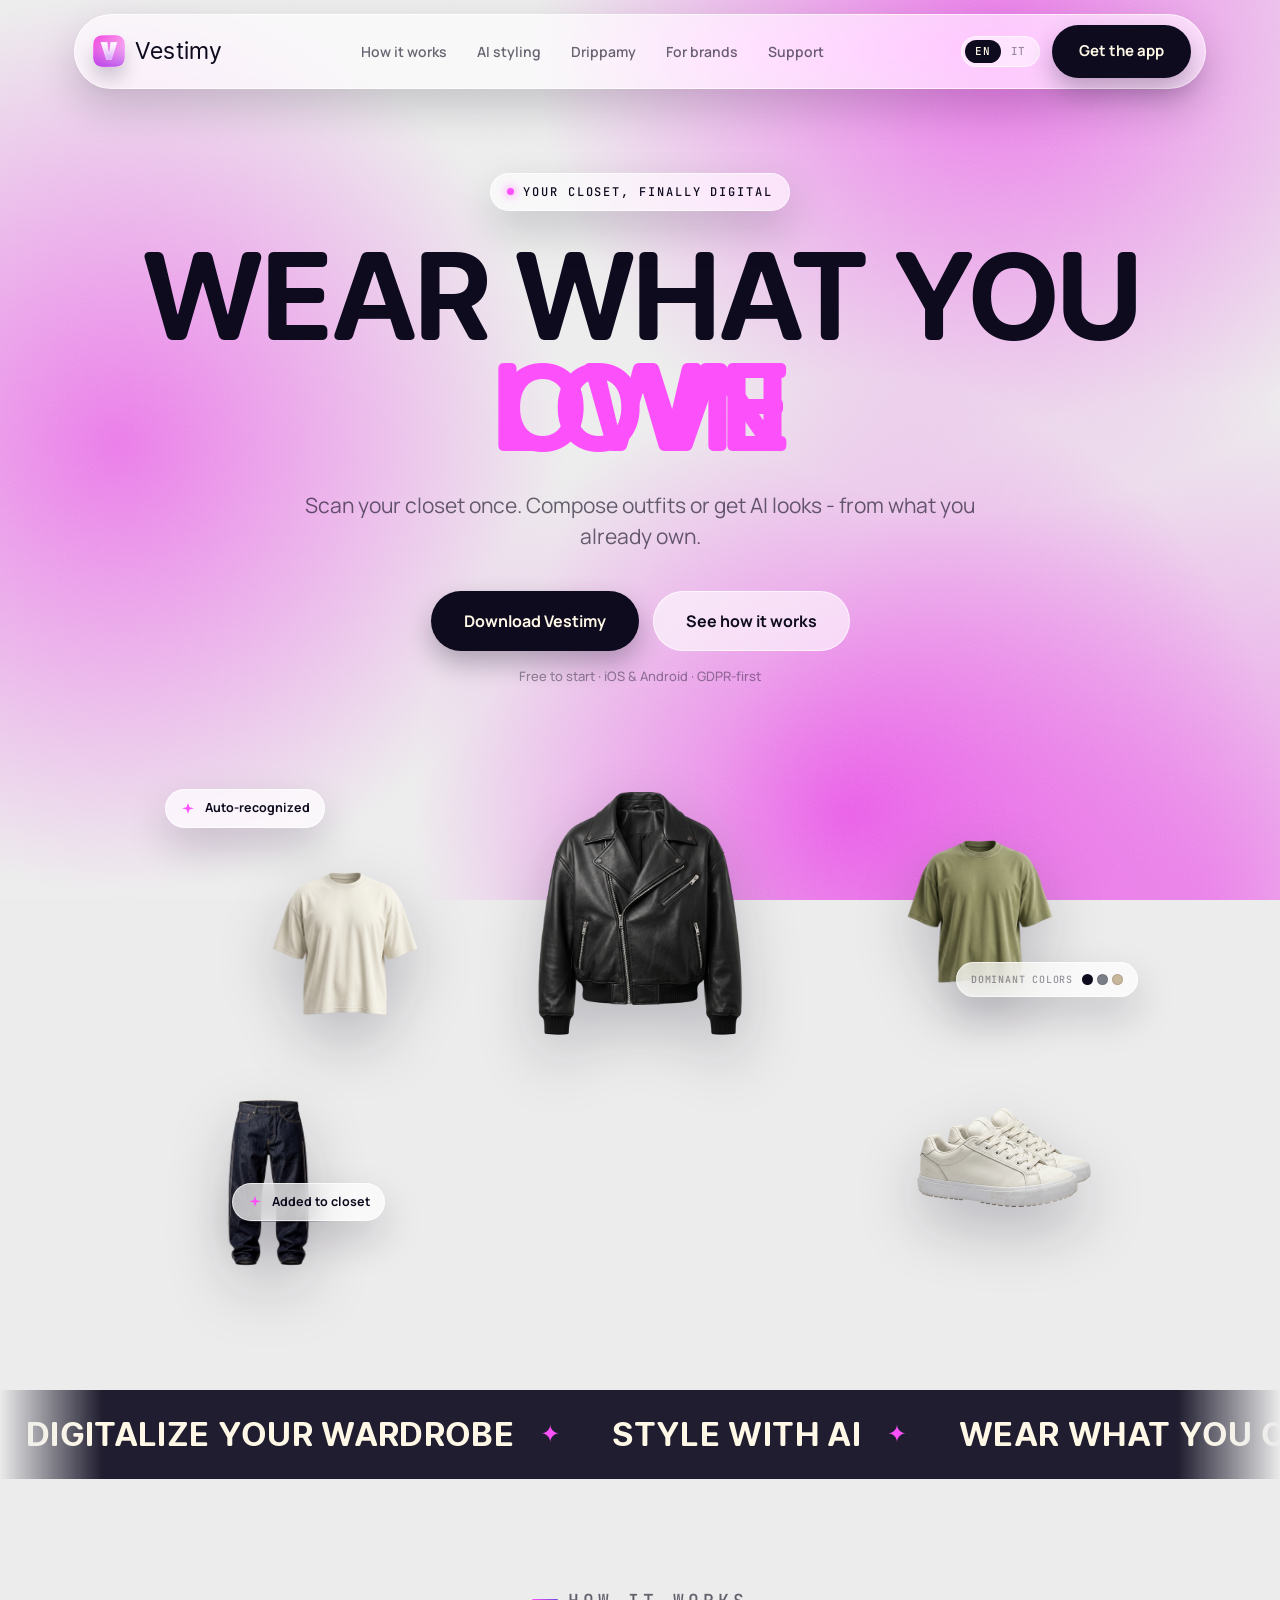
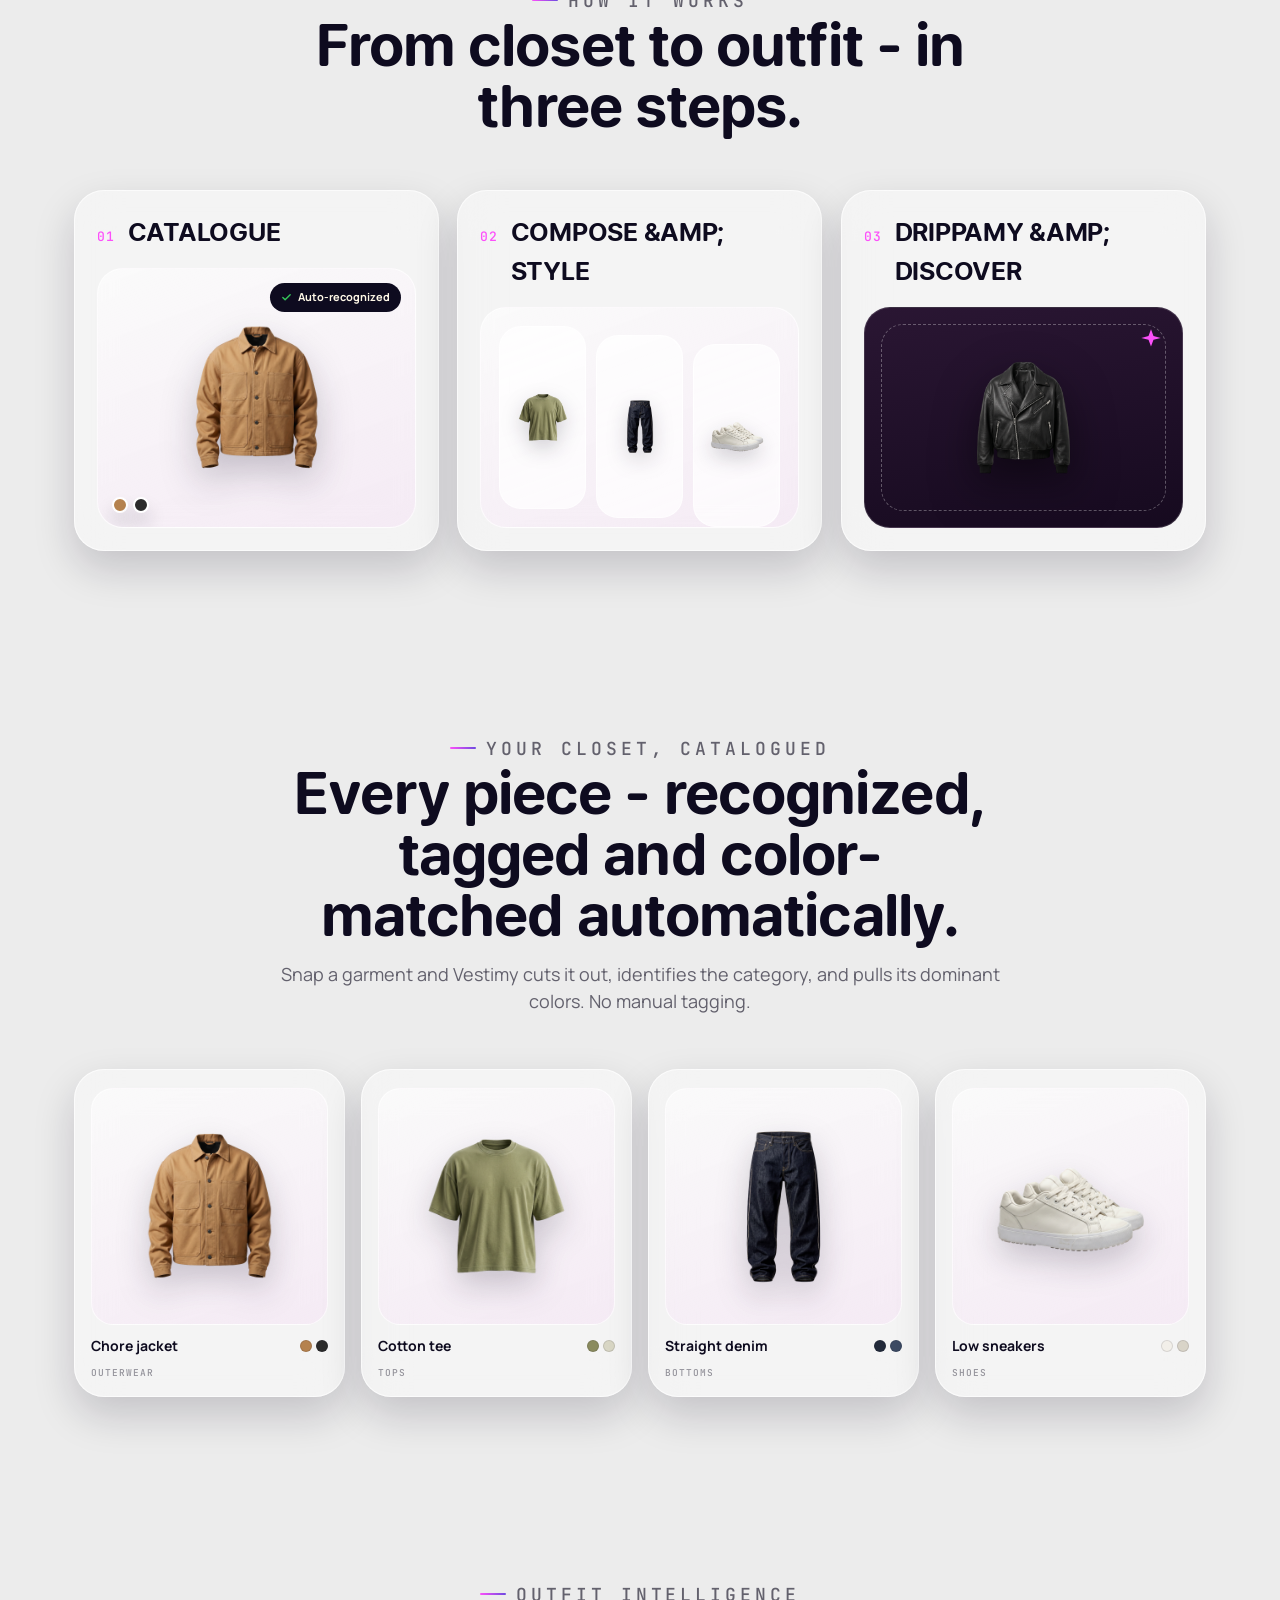
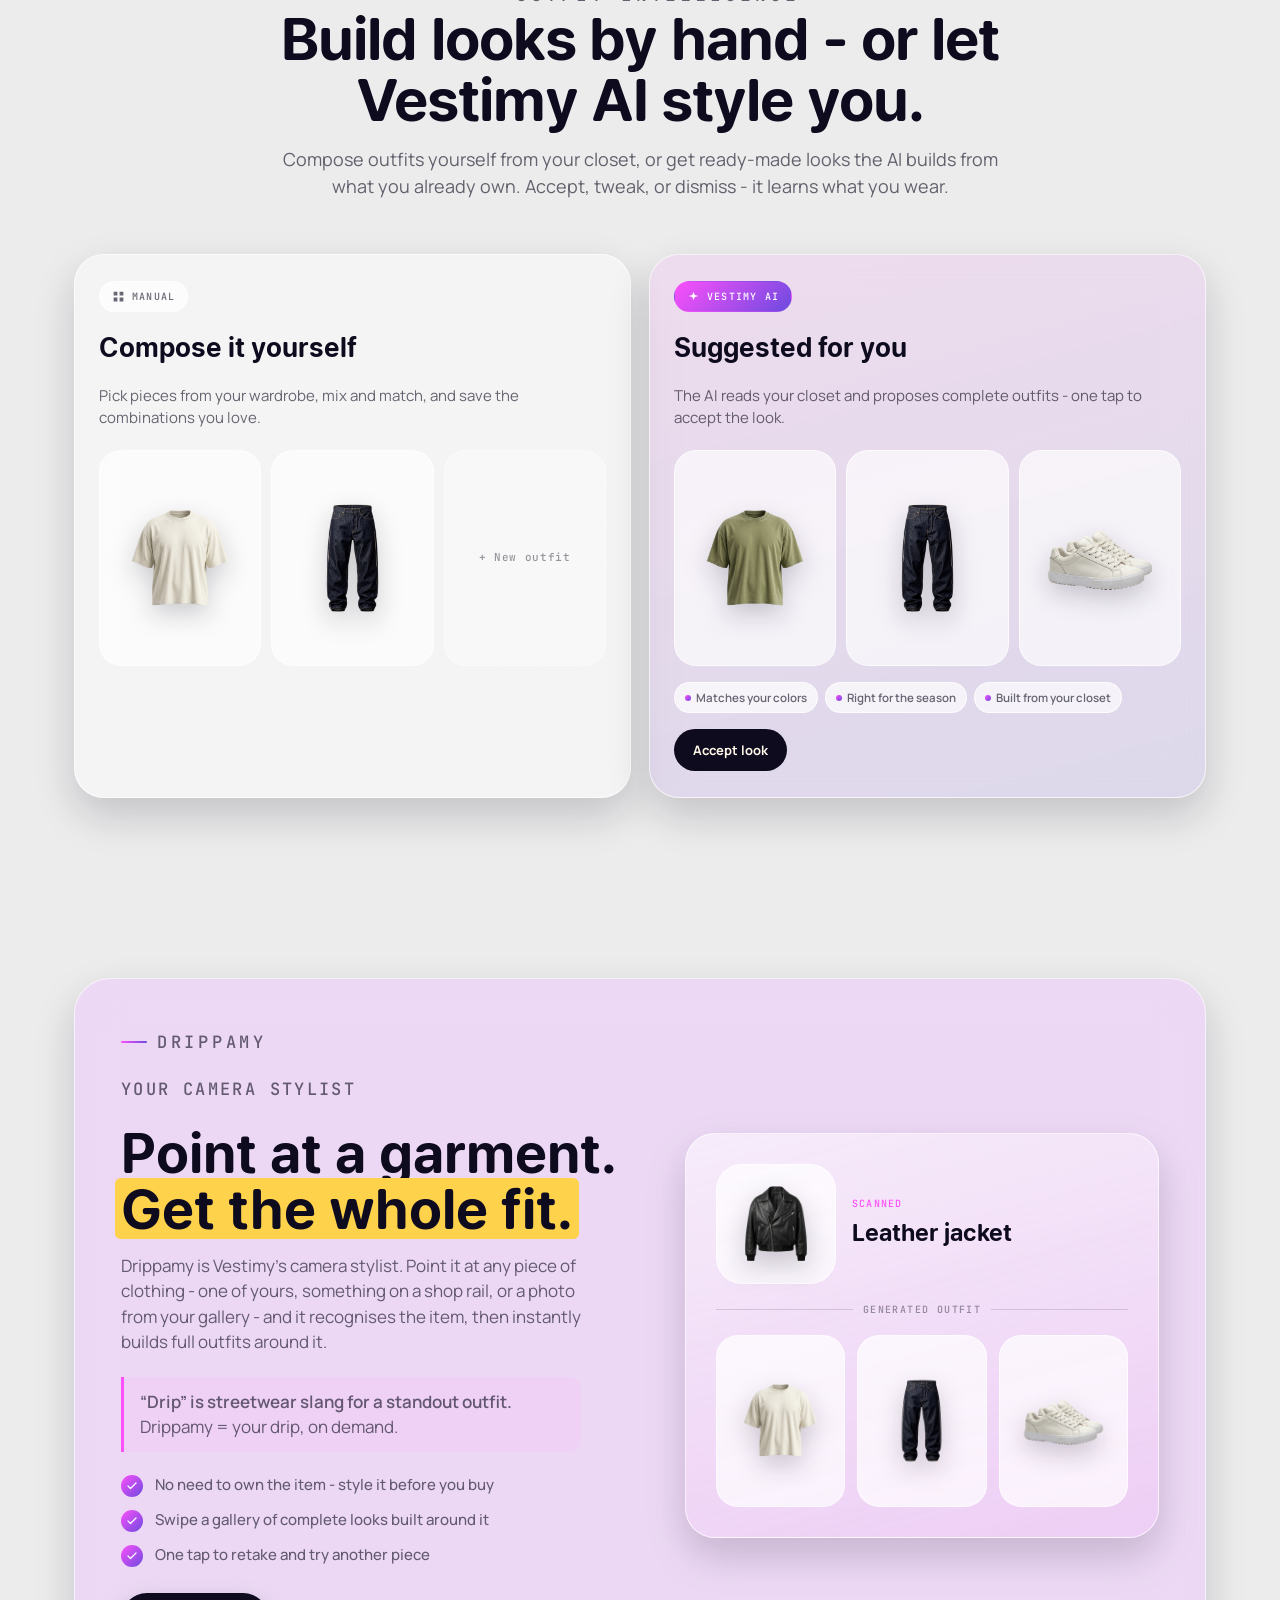
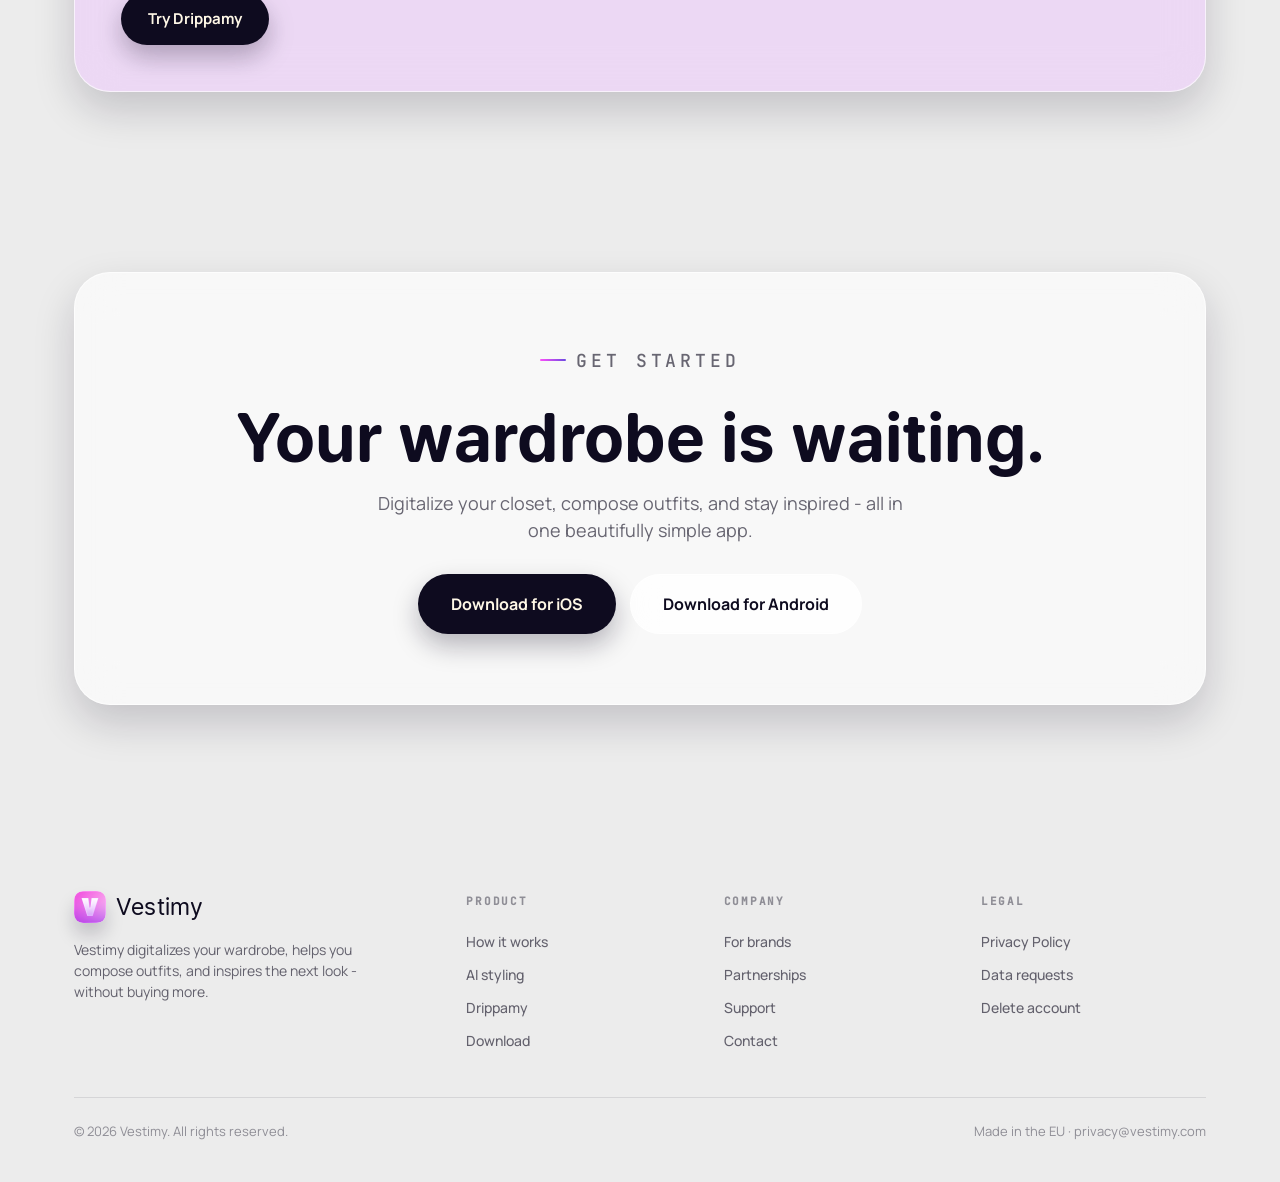
==== commit b110cc13: "Added 404 page and remove .html in routes" ====
--- a/index.html
+++ b/index.html
@@ -22,7 +22,7 @@
     <header class="nav">
       <div class="wrap">
         <nav class="nav__inner glass glass--high">
-          <a class="brand" href="index.html">
+          <a class="brand" href="/">
             <img src="assets/icon.png" alt="Vestimy" />
             Vestimy
           </a>
@@ -30,8 +30,8 @@
             <a href="#how" data-i18n="nav.how">How it works</a>
             <a href="#ai" data-i18n="nav.ai">AI styling</a>
             <a href="#drippamy" data-i18n="nav.drippamy">Drippamy</a>
-            <a href="brands.html" data-i18n="nav.brands">For brands</a>
-            <a href="support.html" data-i18n="nav.support">Support</a>
+            <a href="/brands" data-i18n="nav.brands">For brands</a>
+            <a href="/support" data-i18n="nav.support">Support</a>
           </div>
           <div class="nav__cta">
             <div class="lang" role="group" aria-label="Language">
@@ -334,7 +334,7 @@
       <div class="wrap">
         <div class="footer__grid">
           <div class="footer__brand">
-            <a class="brand" href="index.html">
+            <a class="brand" href="/">
               <img src="assets/icon.png" alt="Vestimy" />
               Vestimy
             </a>
@@ -352,16 +352,16 @@
           </div>
           <div class="footer__col">
             <h4 data-i18n="foot.company">Company</h4>
-            <a href="brands.html" data-i18n="foot.forbrands">For brands</a>
+            <a href="/brands" data-i18n="foot.forbrands">For brands</a>
             <a href="mailto:brands@vestimy.com" data-i18n="foot.partner">Partnerships</a>
-            <a href="support.html" data-i18n="foot.support">Support</a>
+            <a href="/support" data-i18n="foot.support">Support</a>
             <a href="mailto:hello@vestimy.com" data-i18n="foot.contact">Contact</a>
           </div>
           <div class="footer__col">
             <h4 data-i18n="foot.legal">Legal</h4>
-            <a href="privacy.html" data-i18n="foot.privacy">Privacy Policy</a>
+            <a href="/privacy" data-i18n="foot.privacy">Privacy Policy</a>
             <a href="mailto:privacy@vestimy.com" data-i18n="foot.datareq">Data requests</a>
-            <a href="support.html#account" data-i18n="foot.delete">Delete account</a>
+            <a href="/support#account" data-i18n="foot.delete">Delete account</a>
           </div>
         </div>
         <div class="footer__bottom">
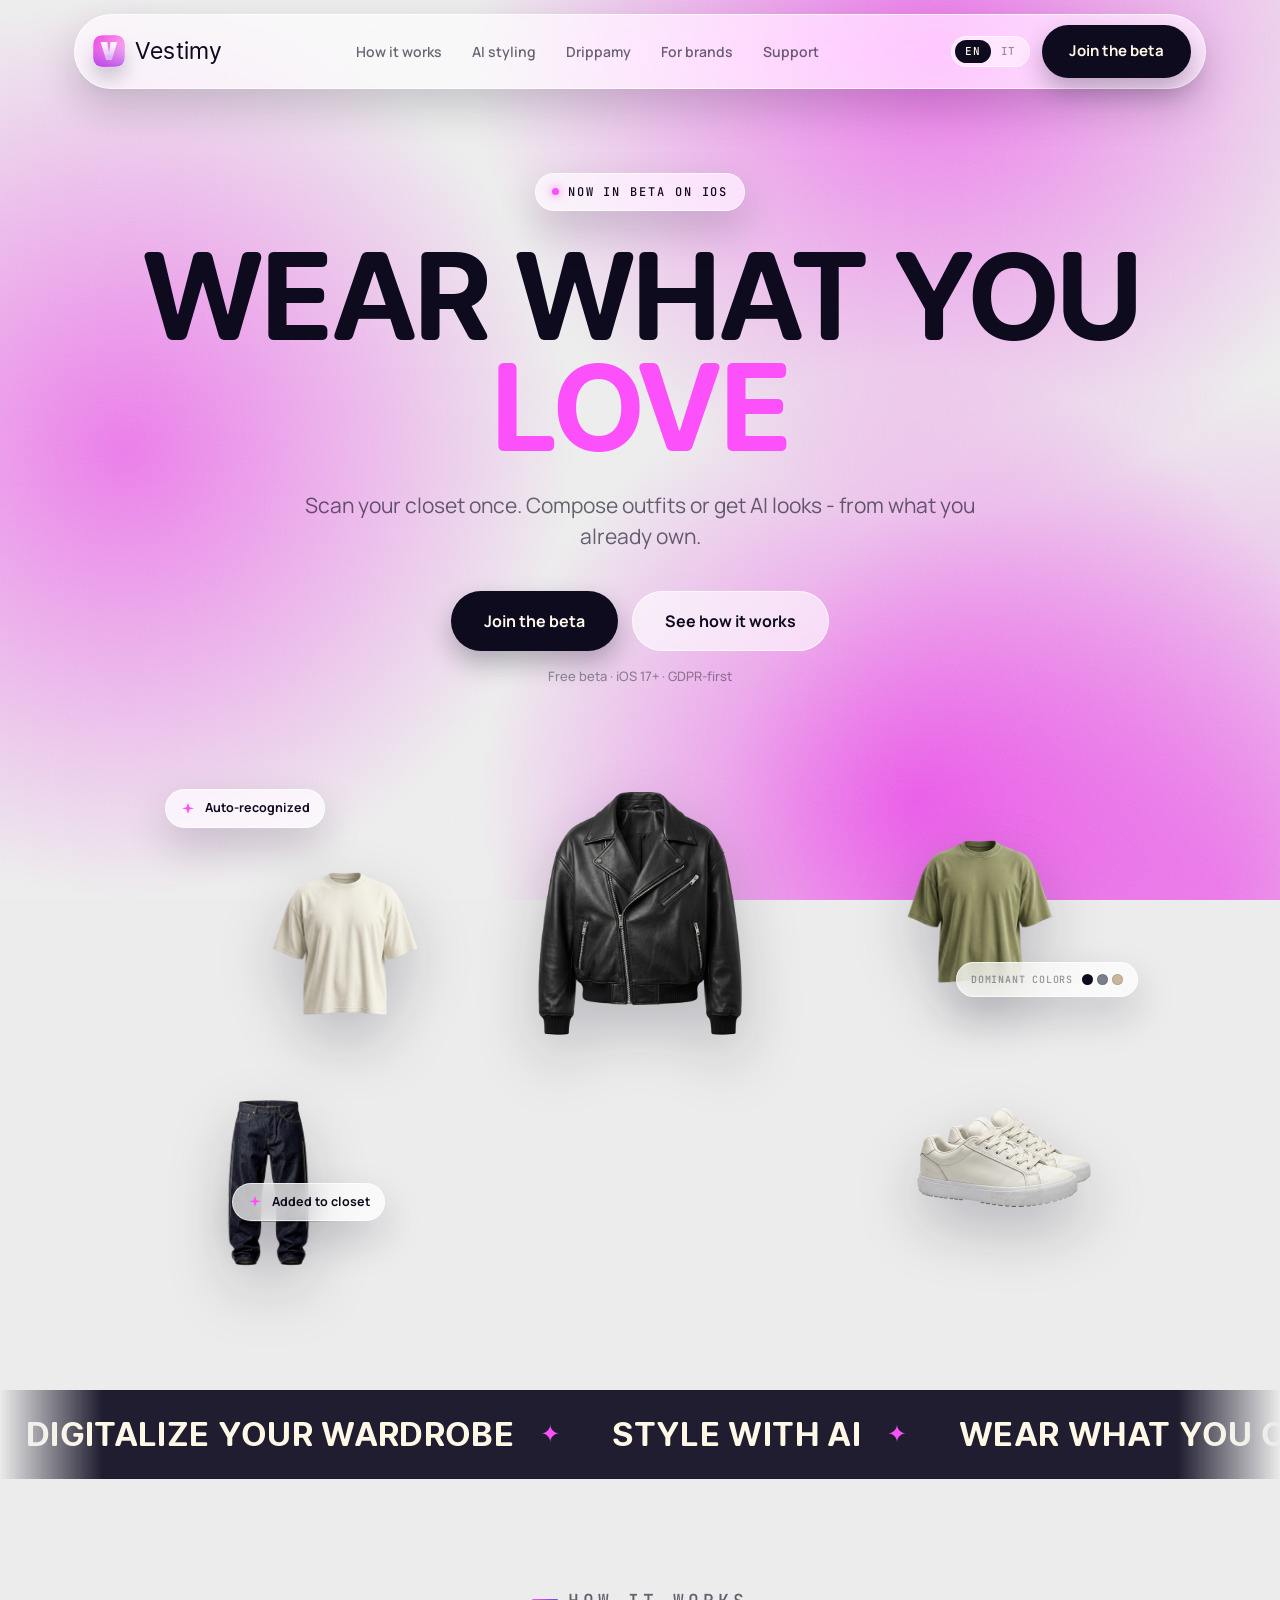
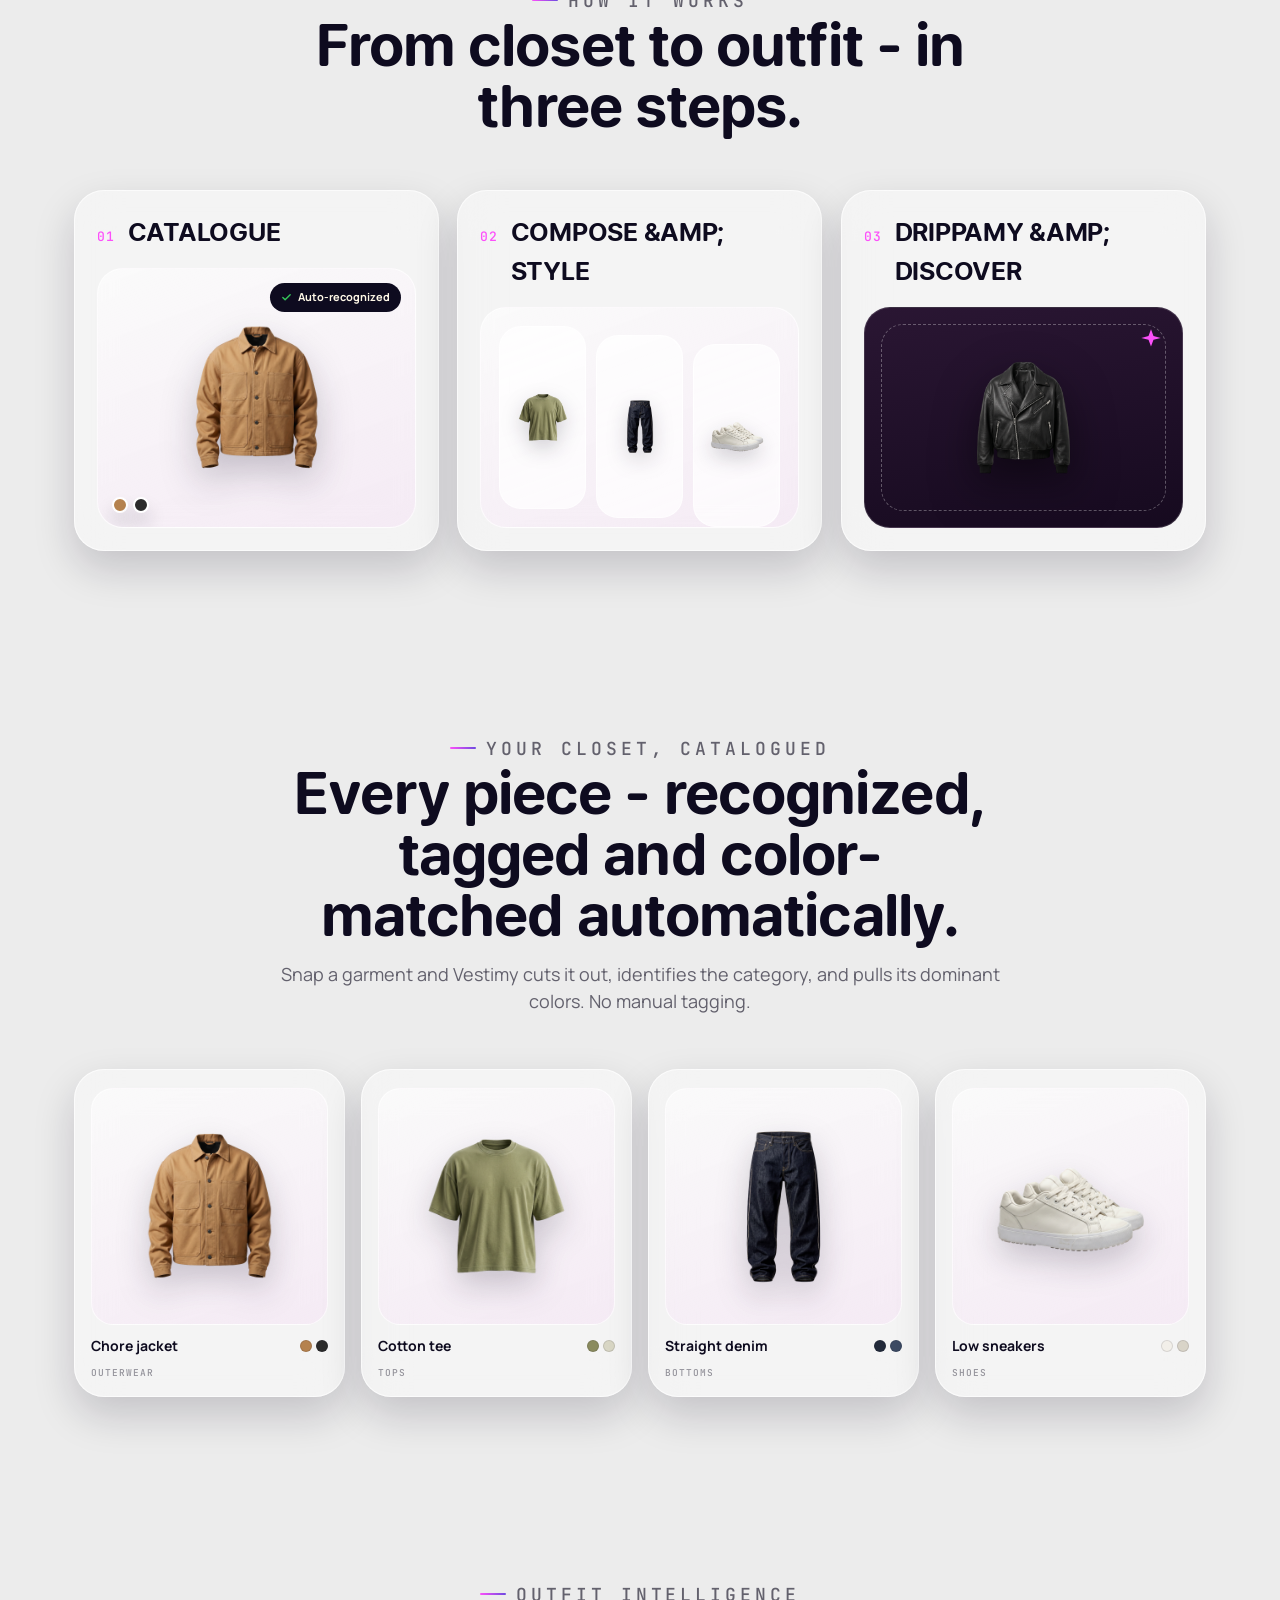
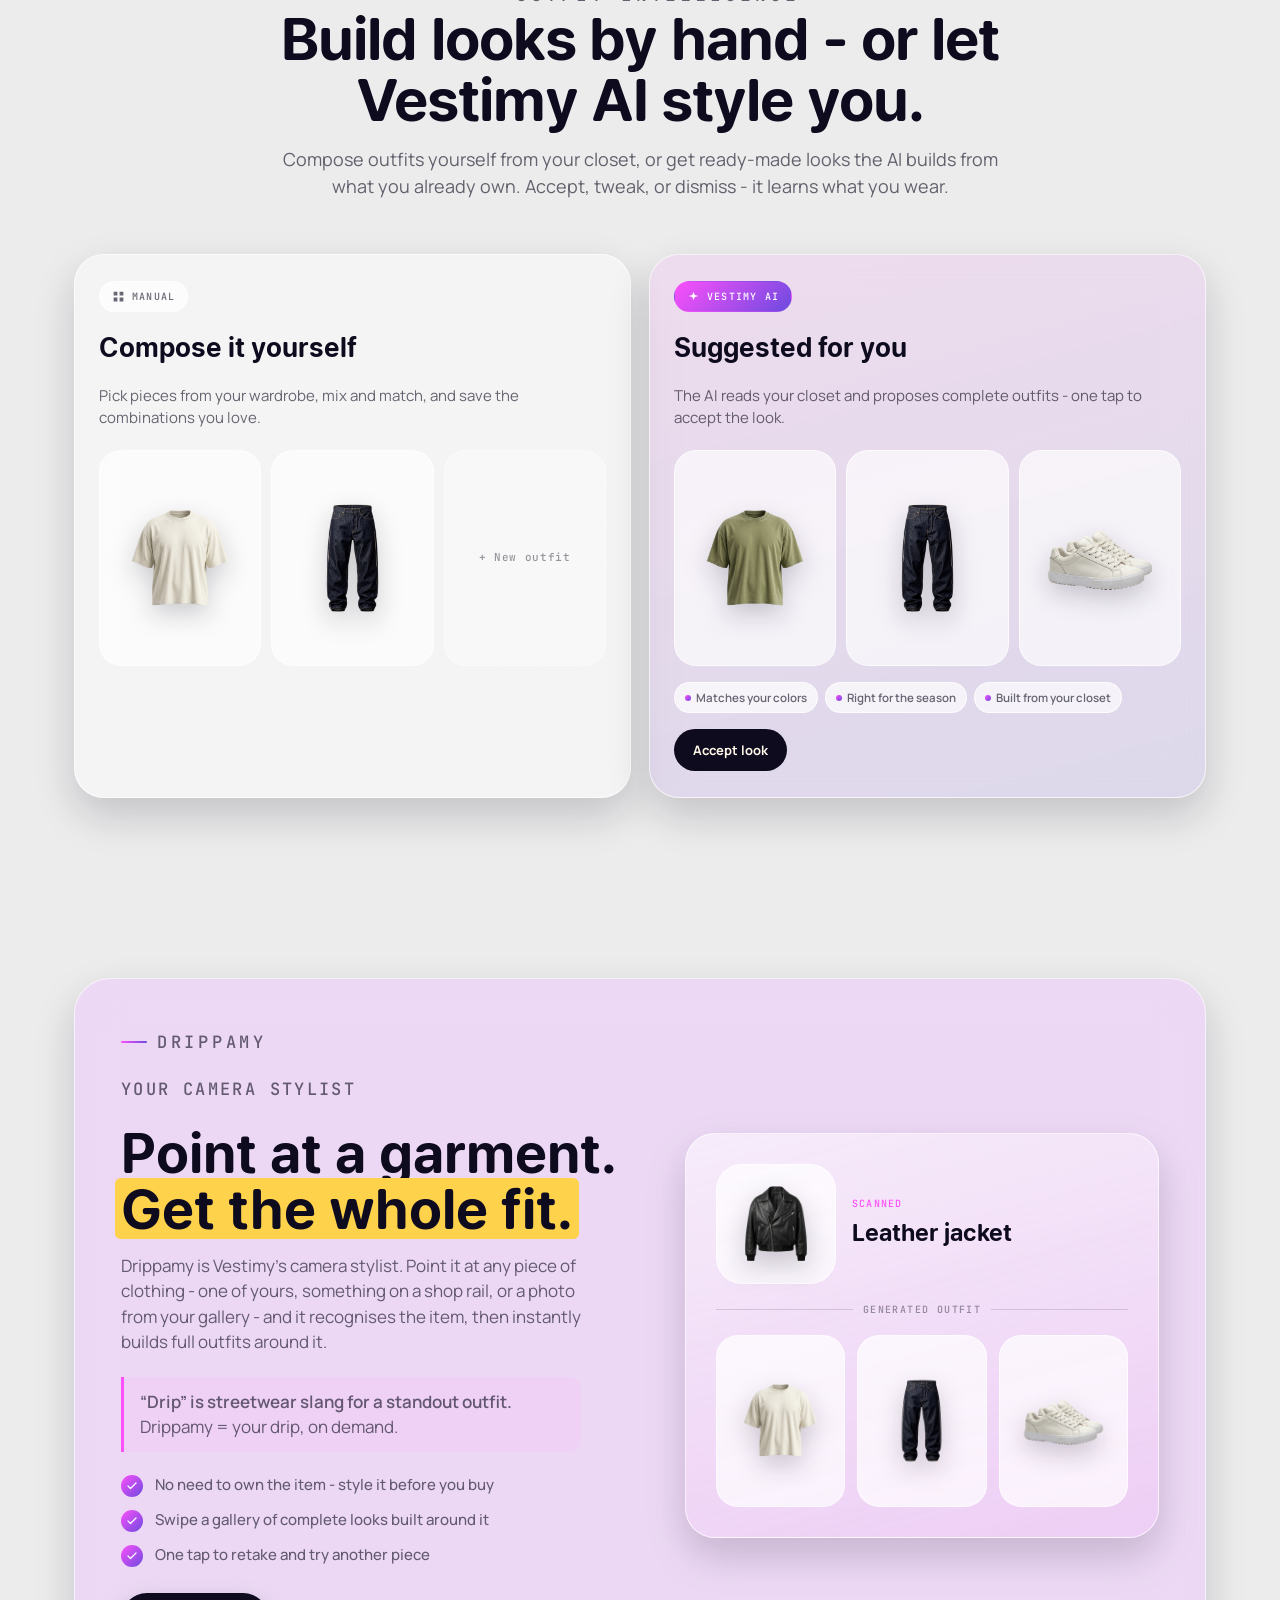
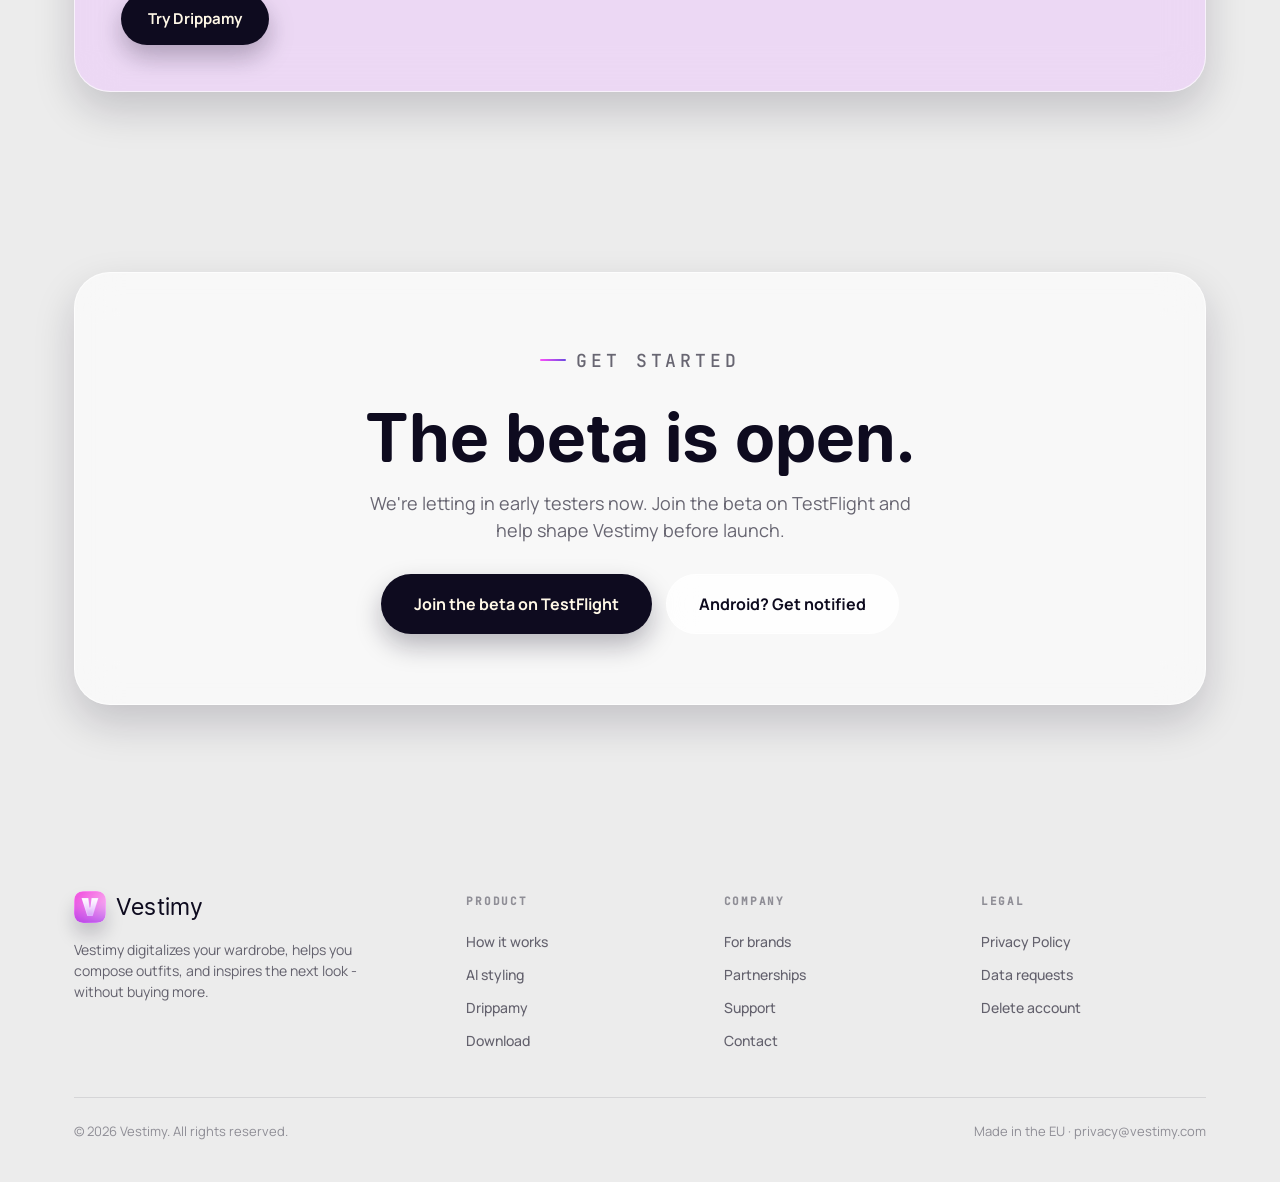
==== commit 8f36e5f4: "Adapt landing copy and links for iOS closed beta - Hero pill, CTAs, and note now reflect TestFlight " ====
--- a/index.html
+++ b/index.html
@@ -38,7 +38,7 @@
               <button data-lang-btn="en" aria-pressed="true">EN</button>
               <button data-lang-btn="it" aria-pressed="false">IT</button>
             </div>
-            <a href="#get" class="btn btn--primary" data-i18n="nav.getapp">Get the app</a>
+            <a href="https://vestimy.com/beta/web" target="_blank" rel="noopener" class="btn btn--primary" data-i18n="nav.getapp">Join the beta</a>
             <button class="nav__burger" aria-label="Menu">☰</button>
           </div>
         </nav>
@@ -49,7 +49,7 @@
     <section class="hero">
       <div class="wrap">
         <span class="hero__pill glass glass--high">
-          <span class="dot"></span> <span data-i18n="hero.pill">Your closet, finally digital</span>
+          <span class="dot"></span> <span data-i18n="hero.pill">Now in beta on iOS</span>
         </span>
         <h1 class="hero__title">
           <span data-i18n="hero.titleA">Wear what you</span>
@@ -65,10 +65,10 @@
           outfits, and discover looks - without buying more.
         </p>
         <div class="hero__actions">
-          <a href="#get" class="btn btn--primary btn--lg" data-magnetic data-i18n="hero.cta1">Download Vestimy</a>
+          <a href="https://vestimy.com/beta/web" target="_blank" rel="noopener" class="btn btn--primary btn--lg" data-magnetic data-i18n="hero.cta1">Join the beta</a>
           <a href="#how" class="btn btn--ghost btn--lg" data-i18n="hero.cta2">See how it works</a>
         </div>
-        <p class="hero__note" data-i18n-html="hero.note">Free to start · iOS &amp; Android · GDPR-first</p>
+        <p class="hero__note" data-i18n-html="hero.note">Free beta · iOS 17+ · GDPR-first</p>
 
         <!-- floating cut-out garments - the real "scontornato" wardrobe -->
         <div class="hero__stage" aria-hidden="true">
@@ -316,14 +316,14 @@
       <div class="wrap">
         <div class="cta glass glass--high reveal">
           <p class="eyebrow" data-i18n="cta.eyebrow">Get started</p>
-          <h2 data-i18n="cta.title">Your wardrobe is waiting.</h2>
+          <h2 data-i18n="cta.title">The beta is open.</h2>
           <p data-i18n="cta.body">
-            Digitalize your closet, compose outfits, and stay inspired - all in
-            one beautifully simple app.
+            We're letting in early testers now. Join the beta on TestFlight and
+            help shape Vestimy before launch.
           </p>
           <div class="hero__actions">
-            <a href="#" class="btn btn--primary btn--lg" data-magnetic data-i18n="cta.ios">Download for iOS</a>
-            <a href="#" class="btn btn--ghost btn--lg" data-i18n="cta.android">Download for Android</a>
+            <a href="https://vestimy.com/beta/web" target="_blank" rel="noopener" class="btn btn--primary btn--lg" data-magnetic data-i18n="cta.ios">Join the beta on TestFlight</a>
+            <a href="mailto:hello@vestimy.com?subject=Android%20waitlist" class="btn btn--ghost btn--lg" data-i18n="cta.android">Android? Get notified</a>
           </div>
         </div>
       </div>
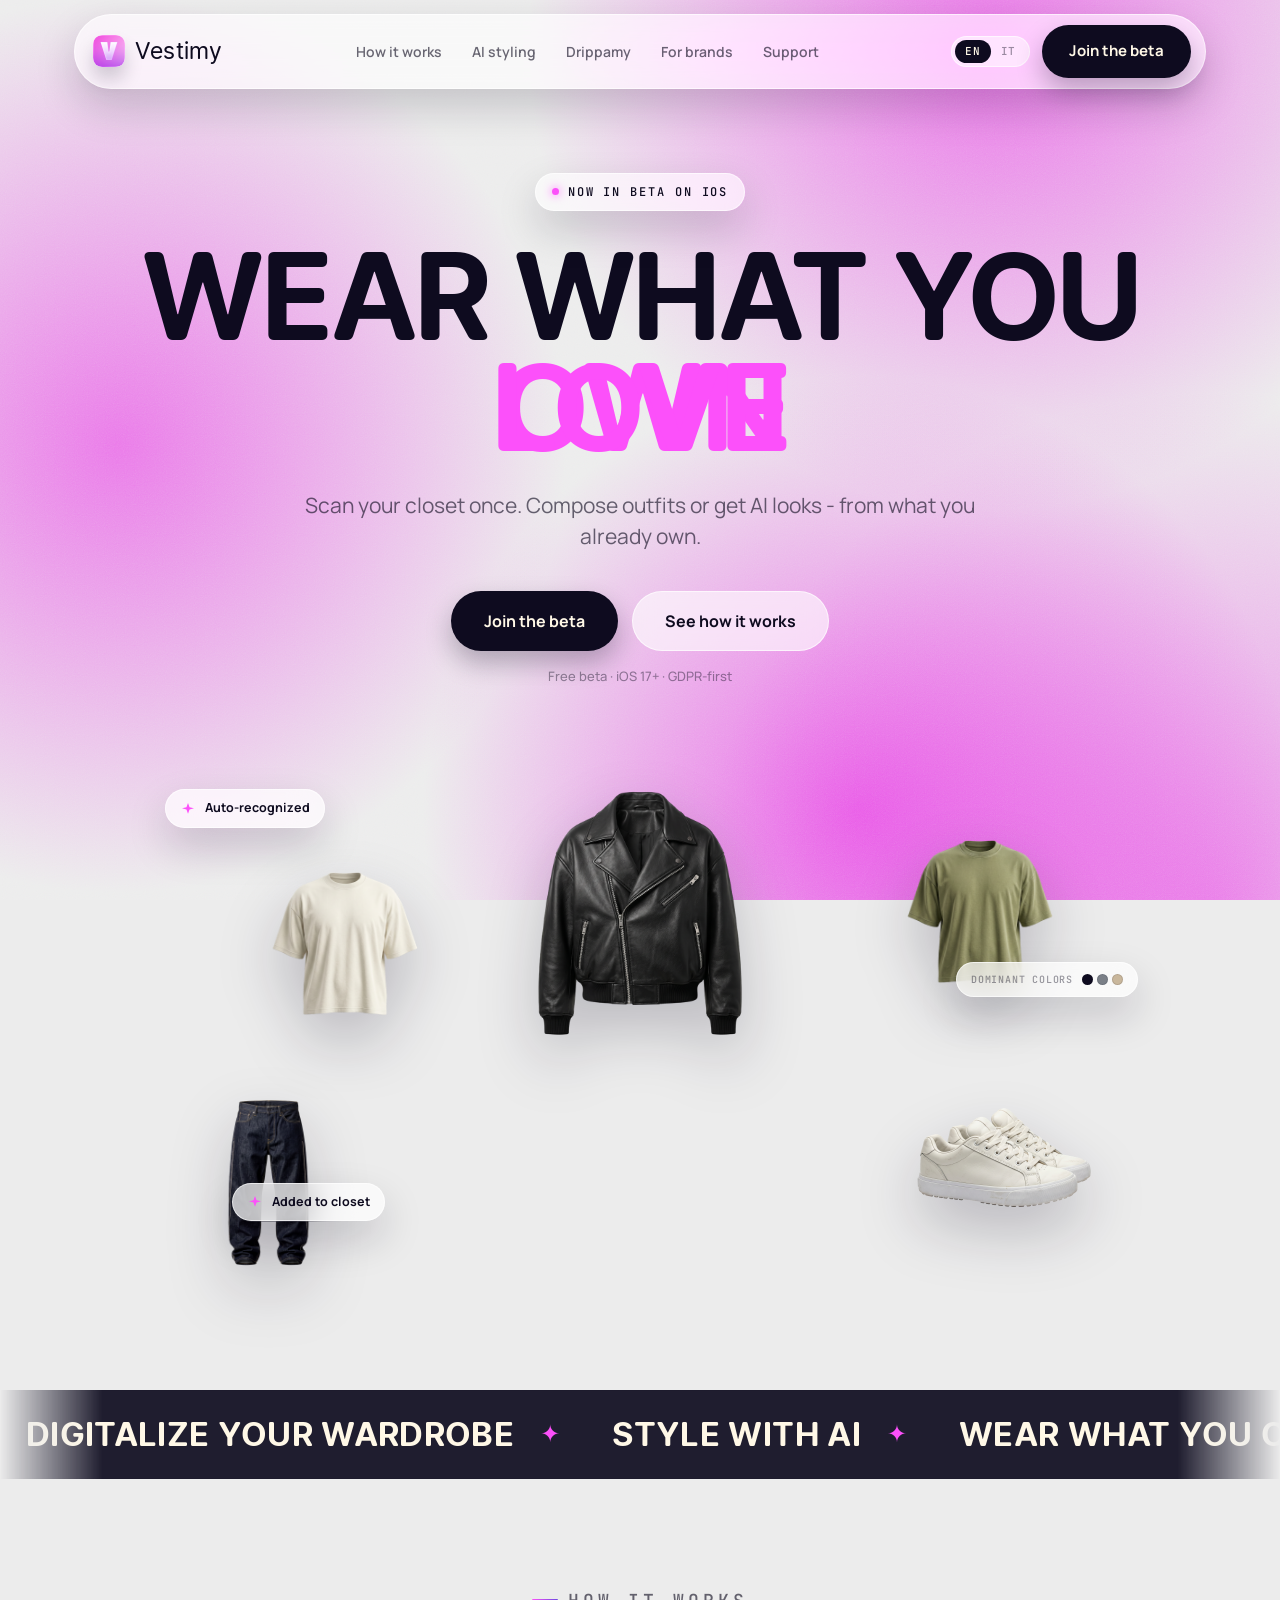
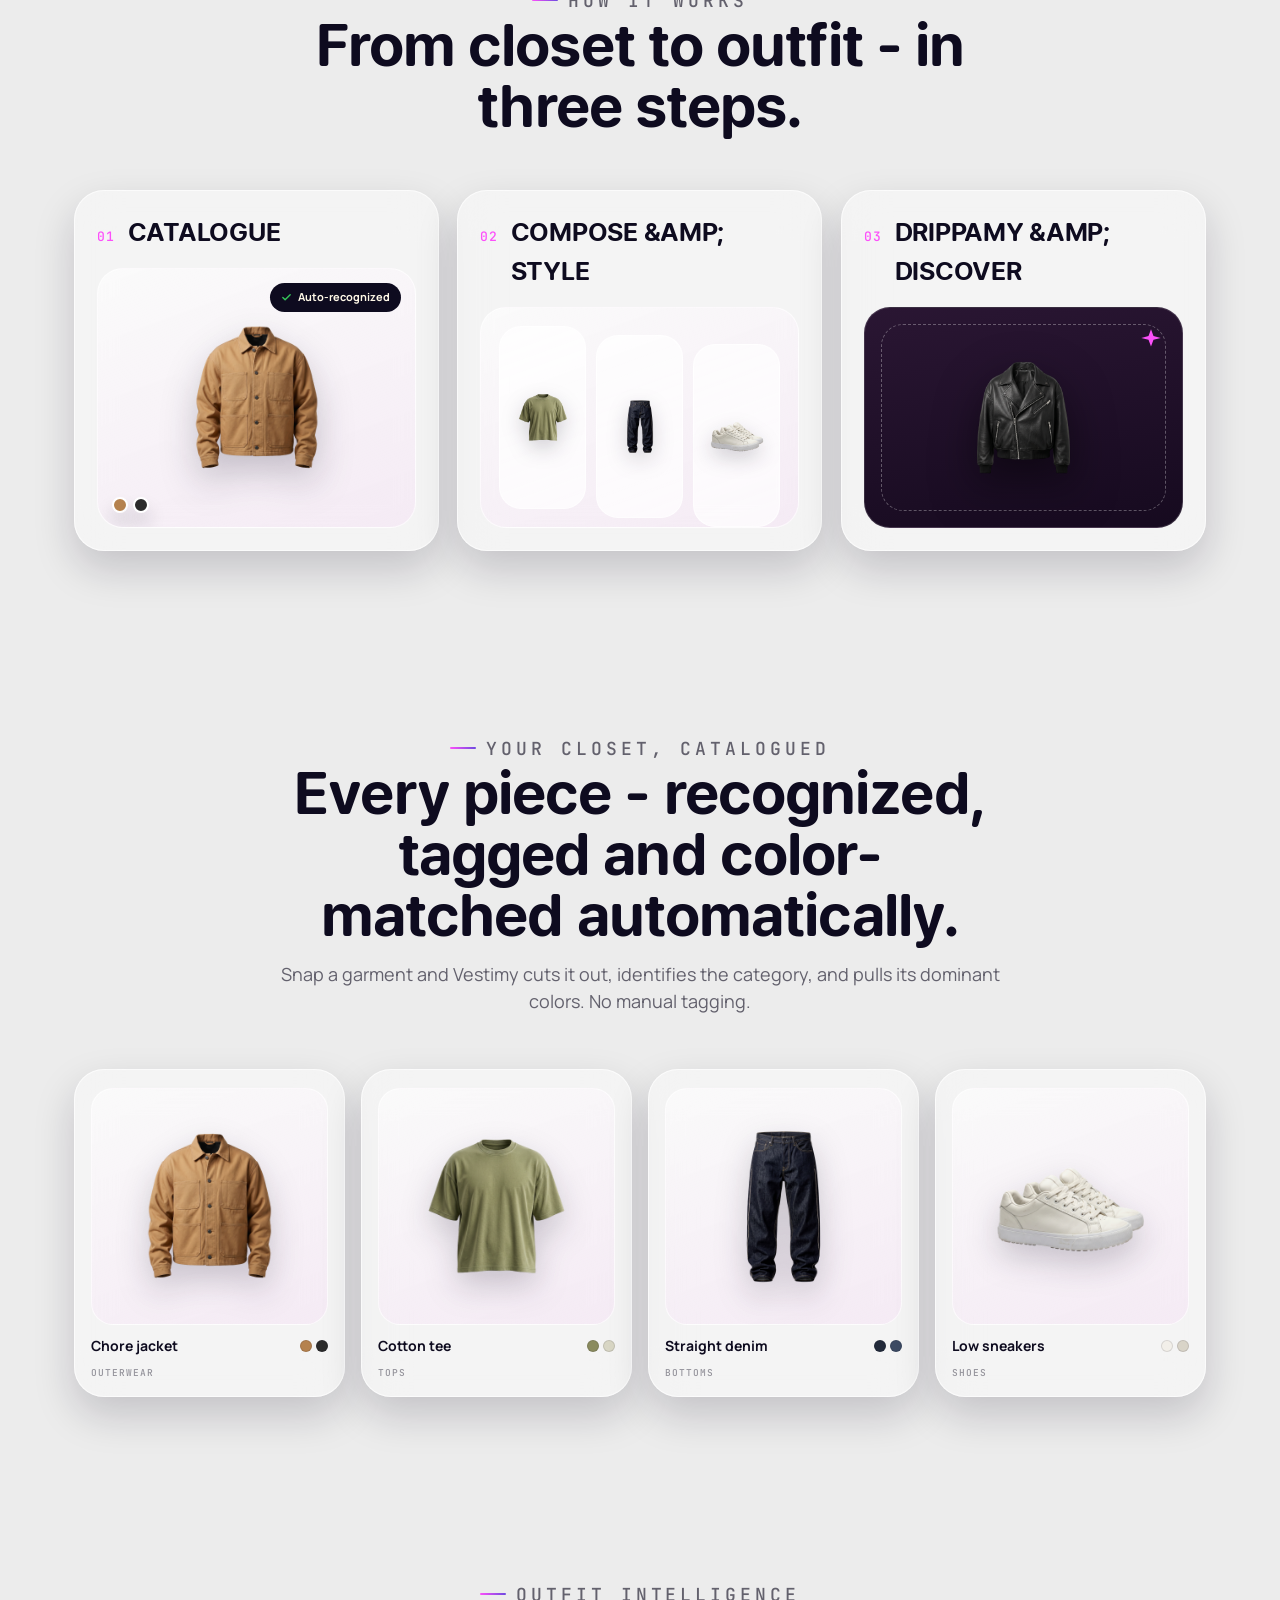
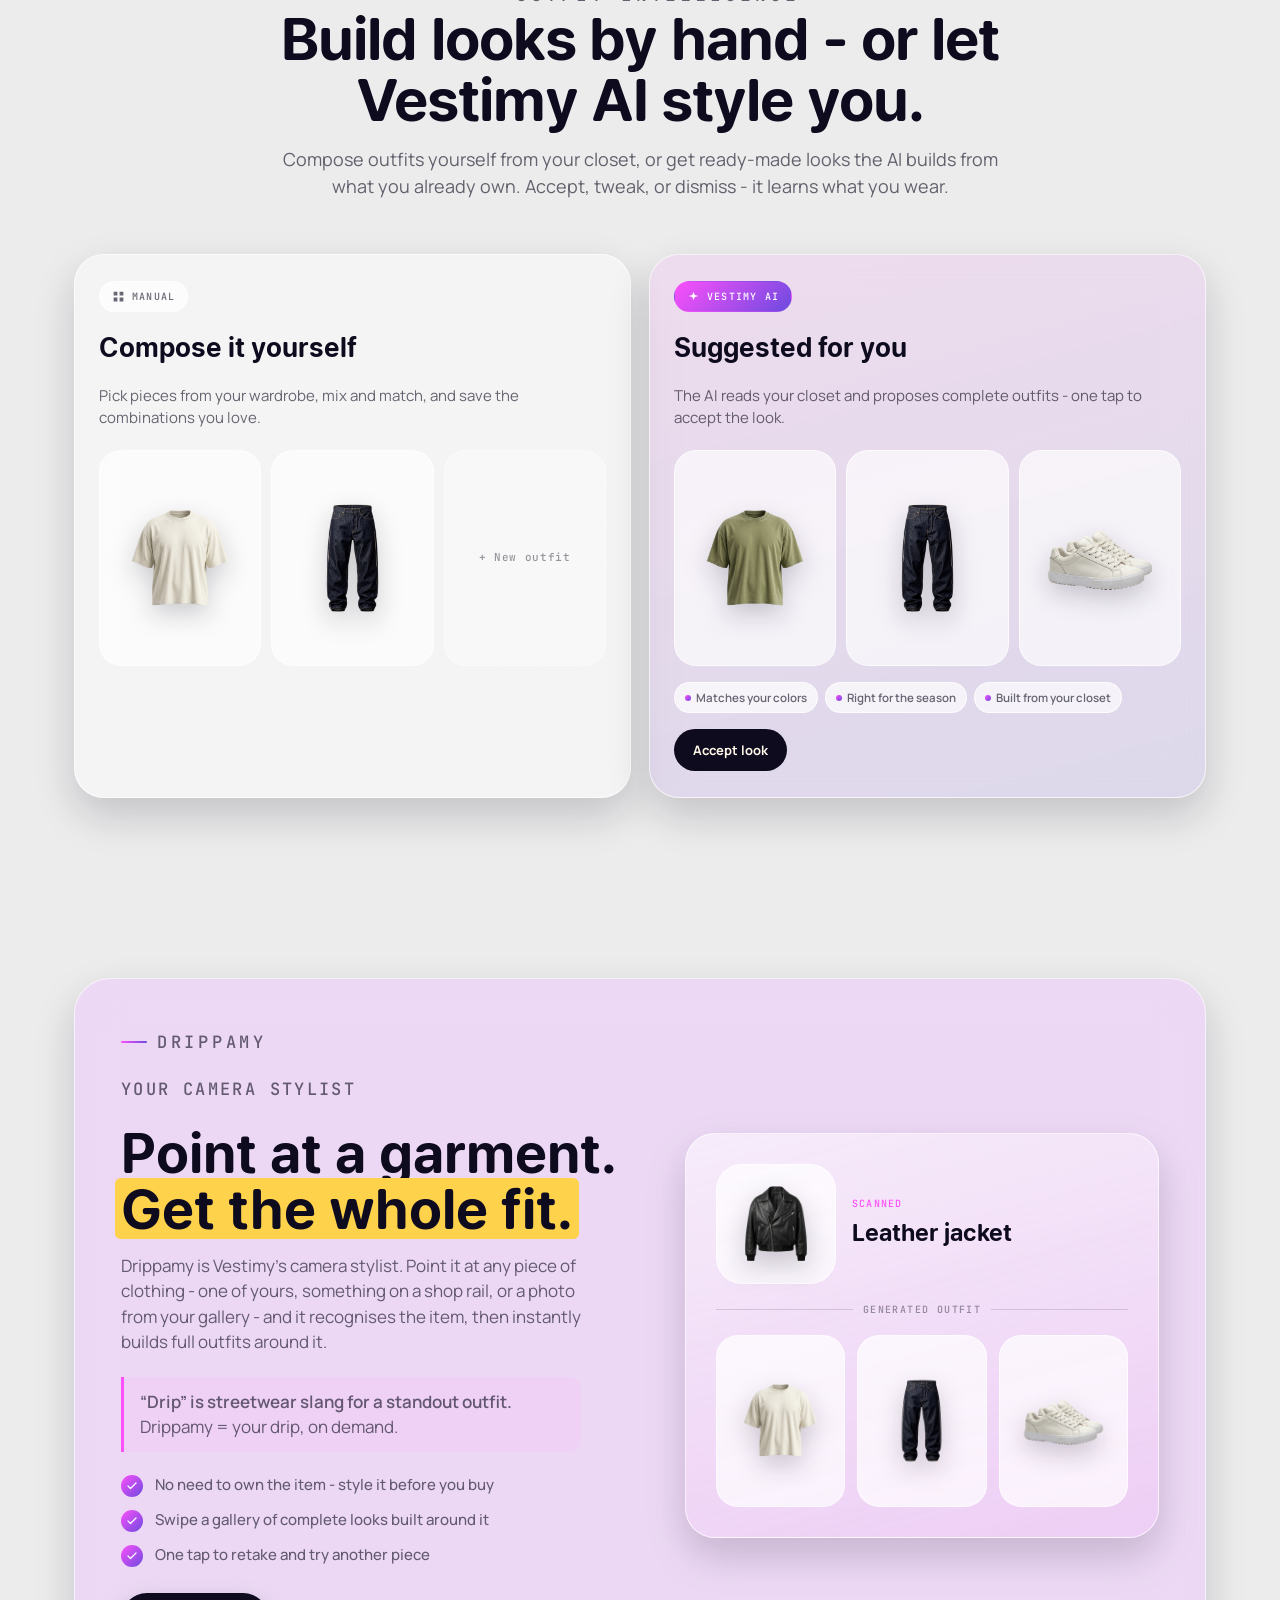
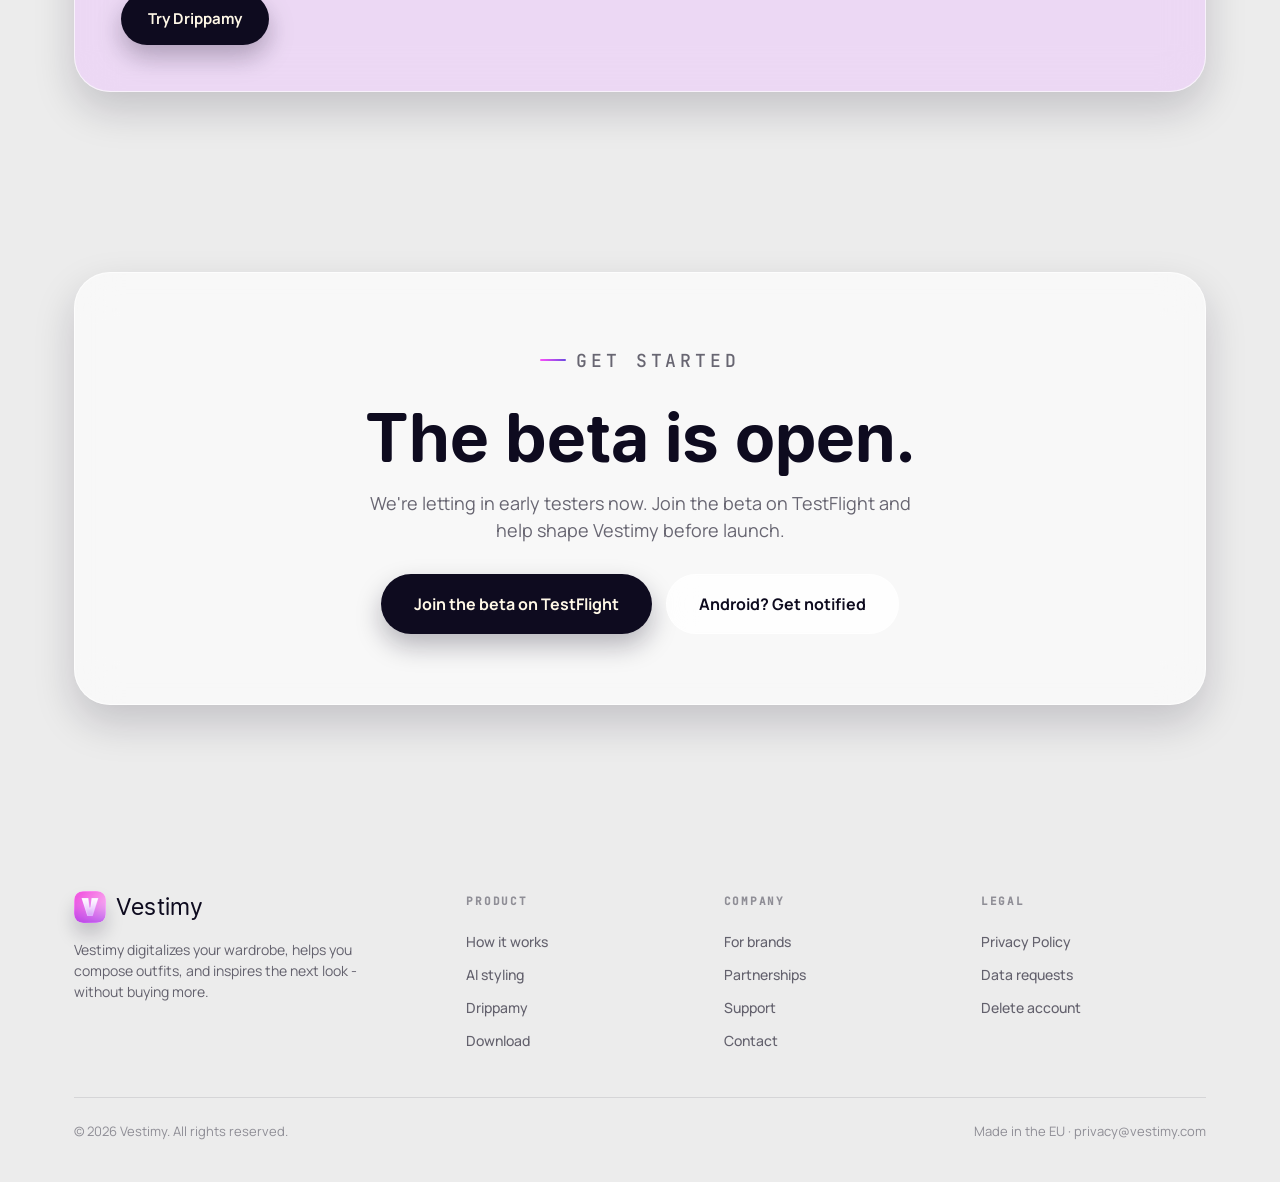
==== commit 694560b6: "Add Android beta waitlist page with styled Google Form - New /android page: design-system form (emai" ====
--- a/index.html
+++ b/index.html
@@ -323,7 +323,7 @@
           </p>
           <div class="hero__actions">
             <a href="https://vestimy.com/beta/web" target="_blank" rel="noopener" class="btn btn--primary btn--lg" data-magnetic data-i18n="cta.ios">Join the beta on TestFlight</a>
-            <a href="mailto:hello@vestimy.com?subject=Android%20waitlist" class="btn btn--ghost btn--lg" data-i18n="cta.android">Android? Get notified</a>
+            <a href="/android" class="btn btn--ghost btn--lg" data-i18n="cta.android">Android? Get notified</a>
           </div>
         </div>
       </div>
--- a/css/styles.css
+++ b/css/styles.css
@@ -1968,3 +1968,116 @@
     transform: none;
   }
 }
+
+/* ---------- Android waitlist form ---------- */
+.waitlist {
+  max-width: 560px;
+  margin: 0 auto;
+  padding: clamp(28px, 5vw, 44px);
+  text-align: center;
+}
+.wl-form {
+  display: flex;
+  flex-direction: column;
+  gap: 16px;
+  margin-top: 28px;
+  text-align: left;
+}
+.wl-field label {
+  display: block;
+  font-weight: 700;
+  font-size: 14px;
+  margin-bottom: 8px;
+  color: var(--ink);
+}
+.wl-input {
+  width: 100%;
+  font: inherit;
+  font-size: 16px;
+  color: var(--ink);
+  padding: 15px 18px;
+  border-radius: var(--radius-md);
+  border: 1px solid var(--glass-edge);
+  background: var(--glass-high);
+  -webkit-backdrop-filter: blur(14px);
+  backdrop-filter: blur(14px);
+  transition: border-color 0.18s ease, box-shadow 0.18s ease;
+}
+.wl-input::placeholder {
+  color: var(--ink-faint);
+}
+.wl-input:focus {
+  outline: none;
+  border-color: var(--violet);
+  box-shadow: 0 0 0 3px rgba(109, 74, 224, 0.18);
+}
+.wl-consent {
+  display: flex;
+  align-items: flex-start;
+  gap: 10px;
+  font-size: 13px;
+  color: var(--ink-soft);
+  line-height: 1.45;
+}
+.wl-consent input {
+  margin-top: 2px;
+  width: 16px;
+  height: 16px;
+  accent-color: var(--violet);
+  flex: none;
+}
+.wl-form .btn {
+  justify-content: center;
+  width: 100%;
+  margin-top: 4px;
+}
+/* honeypot - hidden from humans, catches bots */
+.wl-hp {
+  position: absolute;
+  left: -9999px;
+  width: 1px;
+  height: 1px;
+  opacity: 0;
+}
+.wl-iframe {
+  display: none;
+}
+.wl-alt {
+  margin-top: 22px;
+  font-size: 14px;
+  color: var(--ink-soft);
+}
+.wl-alt a {
+  color: var(--violet);
+  font-weight: 700;
+}
+/* success state */
+.wl-success {
+  display: none;
+  margin-top: 24px;
+}
+.waitlist.is-done .wl-form {
+  display: none;
+}
+.waitlist.is-done .wl-success {
+  display: block;
+}
+.wl-success__ic {
+  width: 56px;
+  height: 56px;
+  margin: 0 auto 16px;
+  border-radius: var(--radius-pill);
+  display: grid;
+  place-items: center;
+  background: var(--ink);
+  color: var(--cream);
+}
+.wl-success__ic svg {
+  width: 26px;
+  height: 26px;
+  fill: none;
+  stroke: currentColor;
+  stroke-width: 2.4;
+  stroke-linecap: round;
+  stroke-linejoin: round;
+}
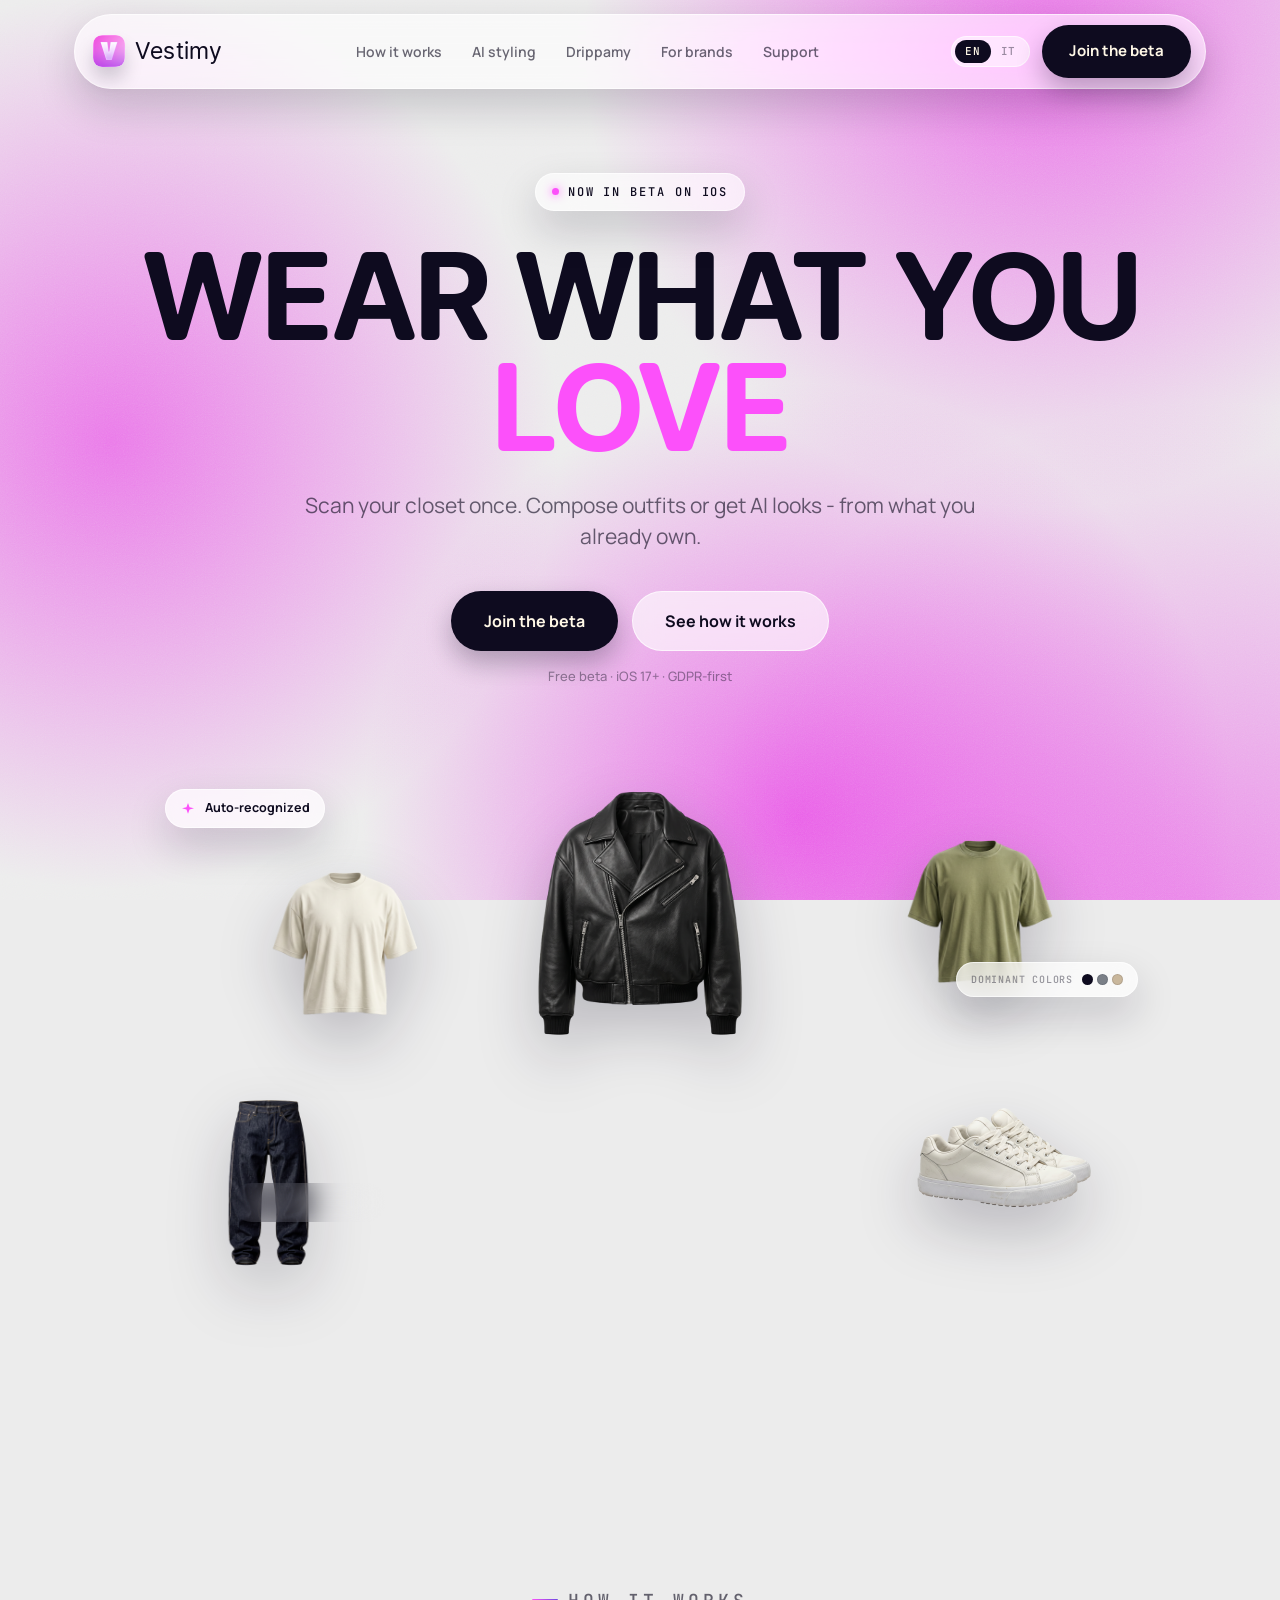
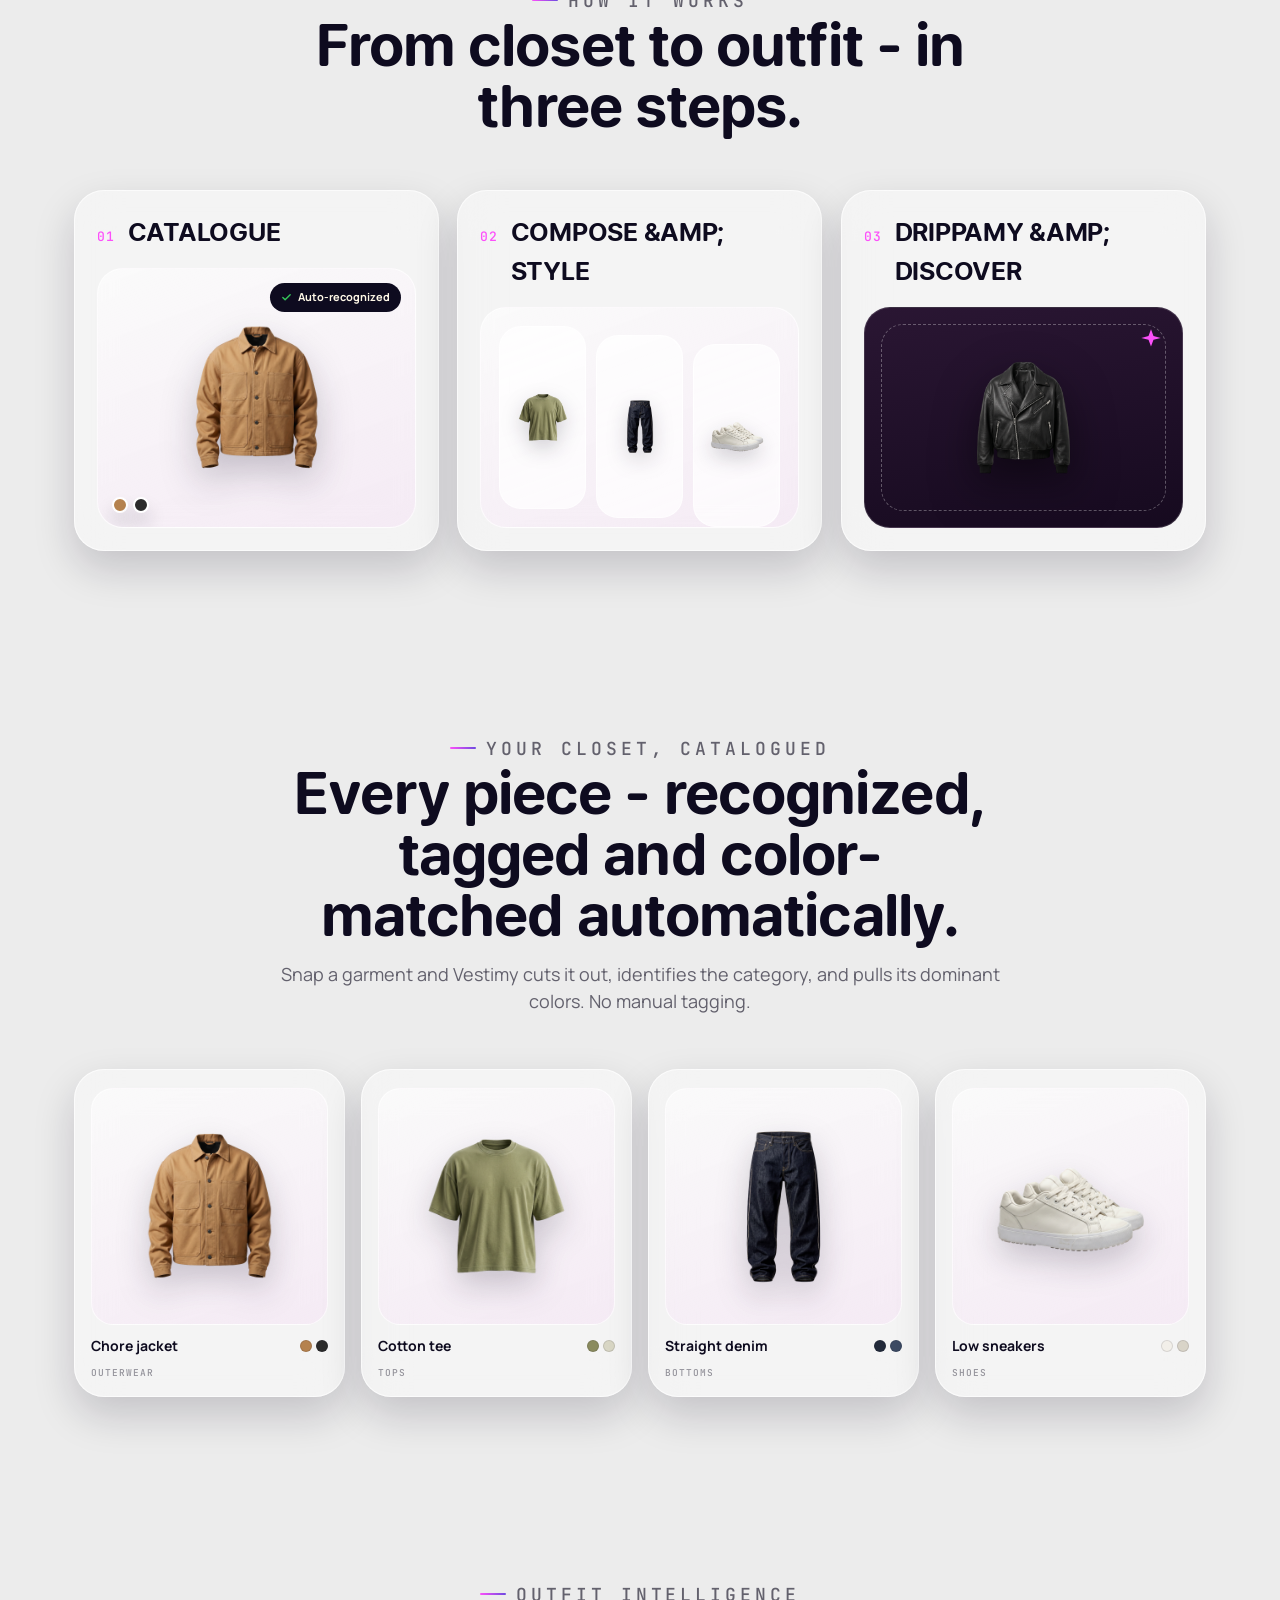
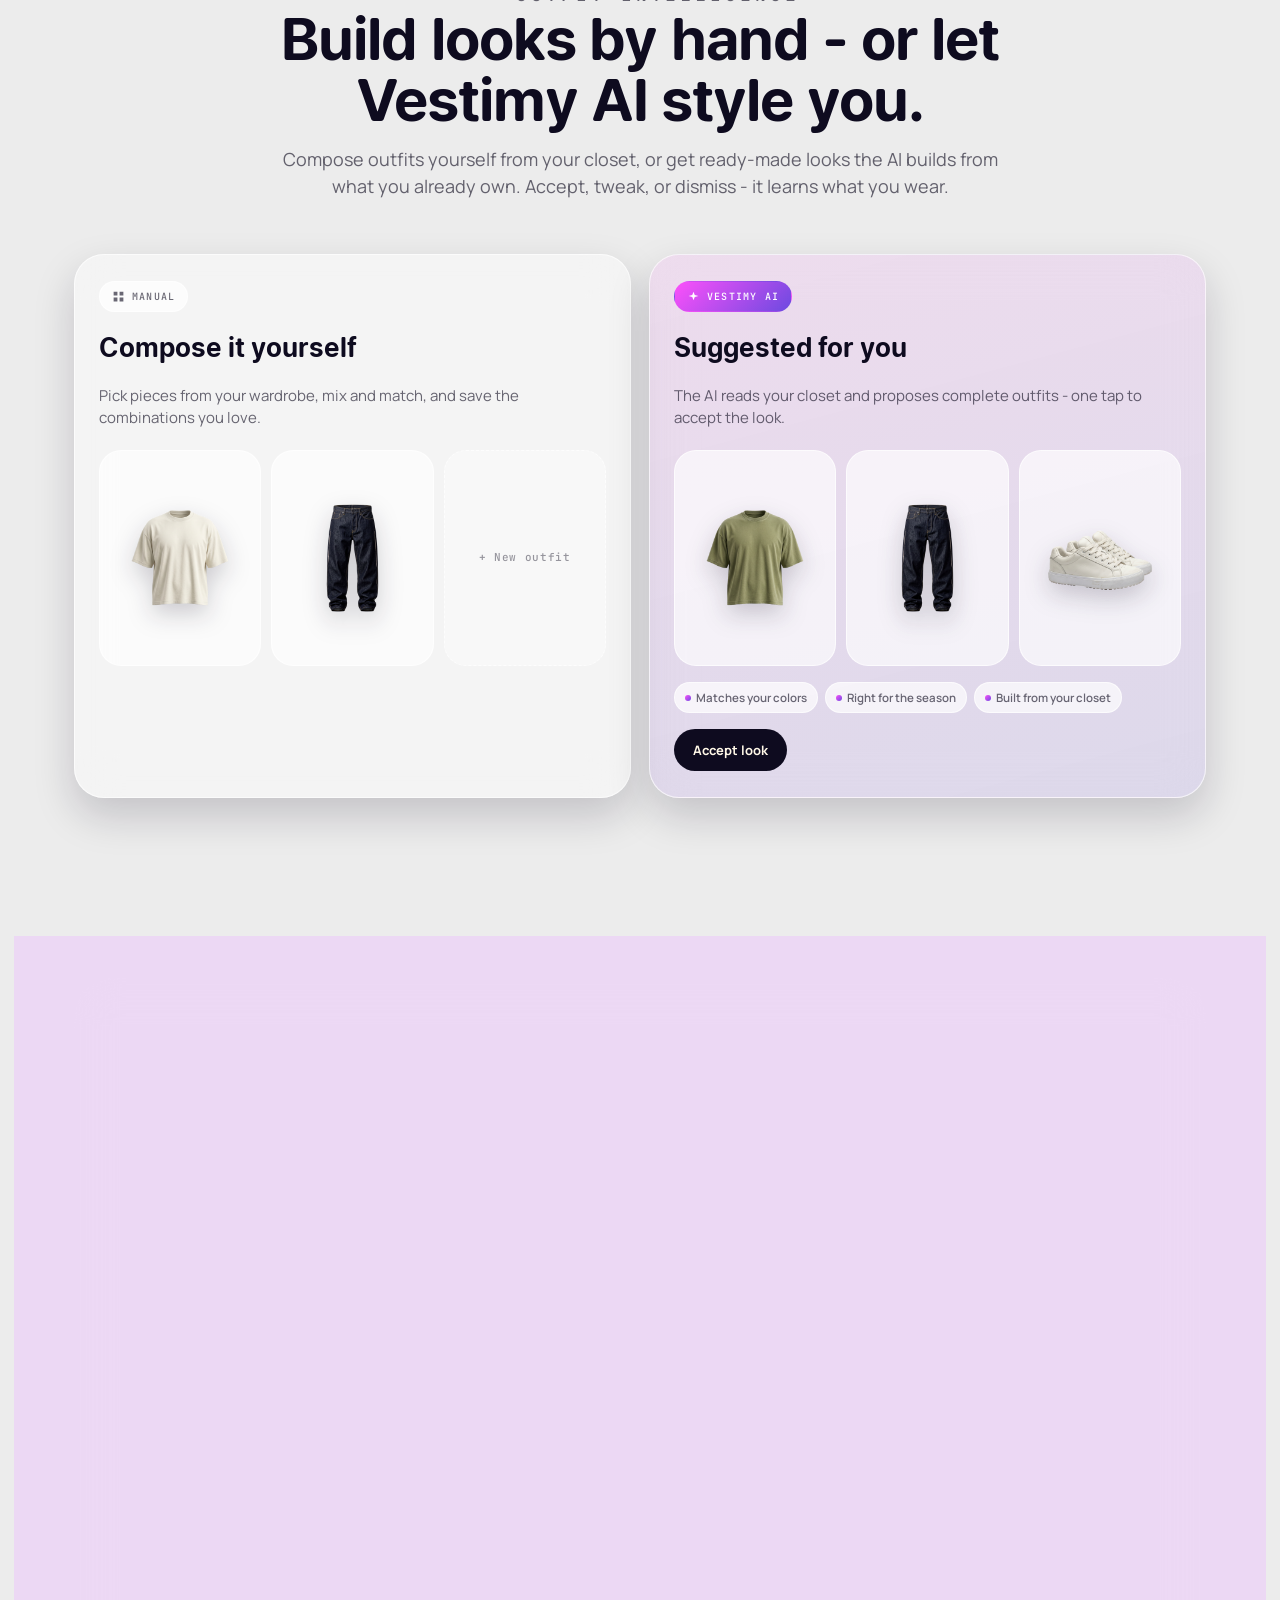
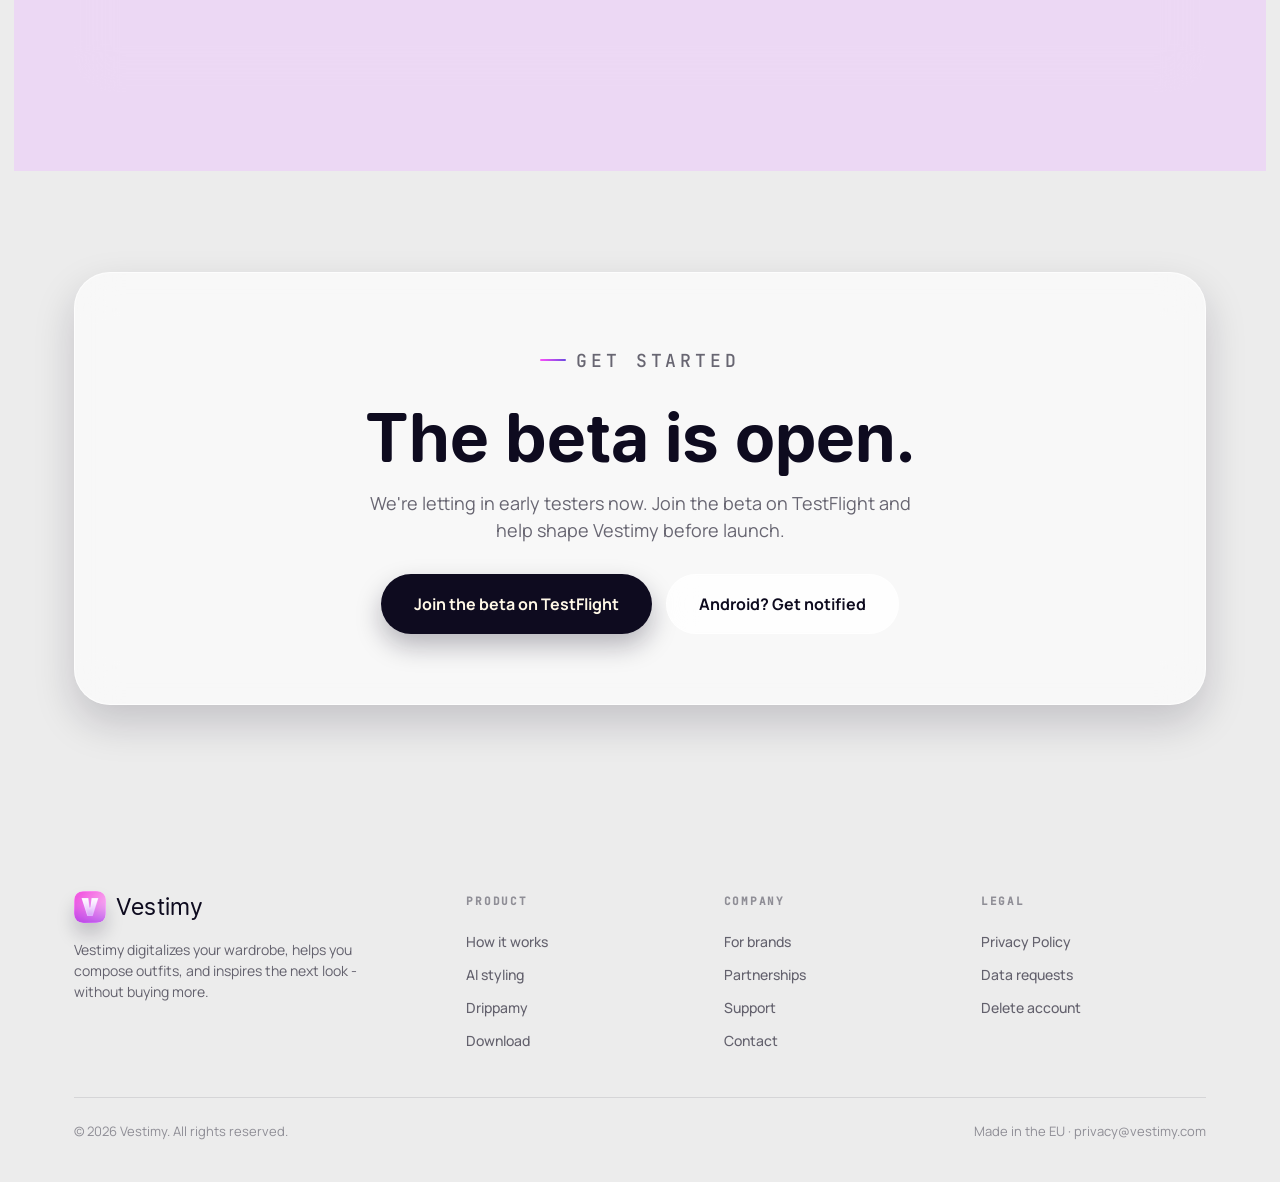
==== commit 97fb6133: "Point Join the beta CTAs to the OS chooser section Nav and hero Join the beta now scroll to #get, wh" ====
--- a/index.html
+++ b/index.html
@@ -38,7 +38,7 @@
               <button data-lang-btn="en" aria-pressed="true">EN</button>
               <button data-lang-btn="it" aria-pressed="false">IT</button>
             </div>
-            <a href="https://vestimy.com/beta/web" target="_blank" rel="noopener" class="btn btn--primary" data-i18n="nav.getapp">Join the beta</a>
+            <a href="#get" class="btn btn--primary" data-i18n="nav.getapp">Join the beta</a>
             <button class="nav__burger" aria-label="Menu">☰</button>
           </div>
         </nav>
@@ -65,7 +65,7 @@
           outfits, and discover looks - without buying more.
         </p>
         <div class="hero__actions">
-          <a href="https://vestimy.com/beta/web" target="_blank" rel="noopener" class="btn btn--primary btn--lg" data-magnetic data-i18n="hero.cta1">Join the beta</a>
+          <a href="#get" class="btn btn--primary btn--lg" data-magnetic data-i18n="hero.cta1">Join the beta</a>
           <a href="#how" class="btn btn--ghost btn--lg" data-i18n="hero.cta2">See how it works</a>
         </div>
         <p class="hero__note" data-i18n-html="hero.note">Free beta · iOS 17+ · GDPR-first</p>
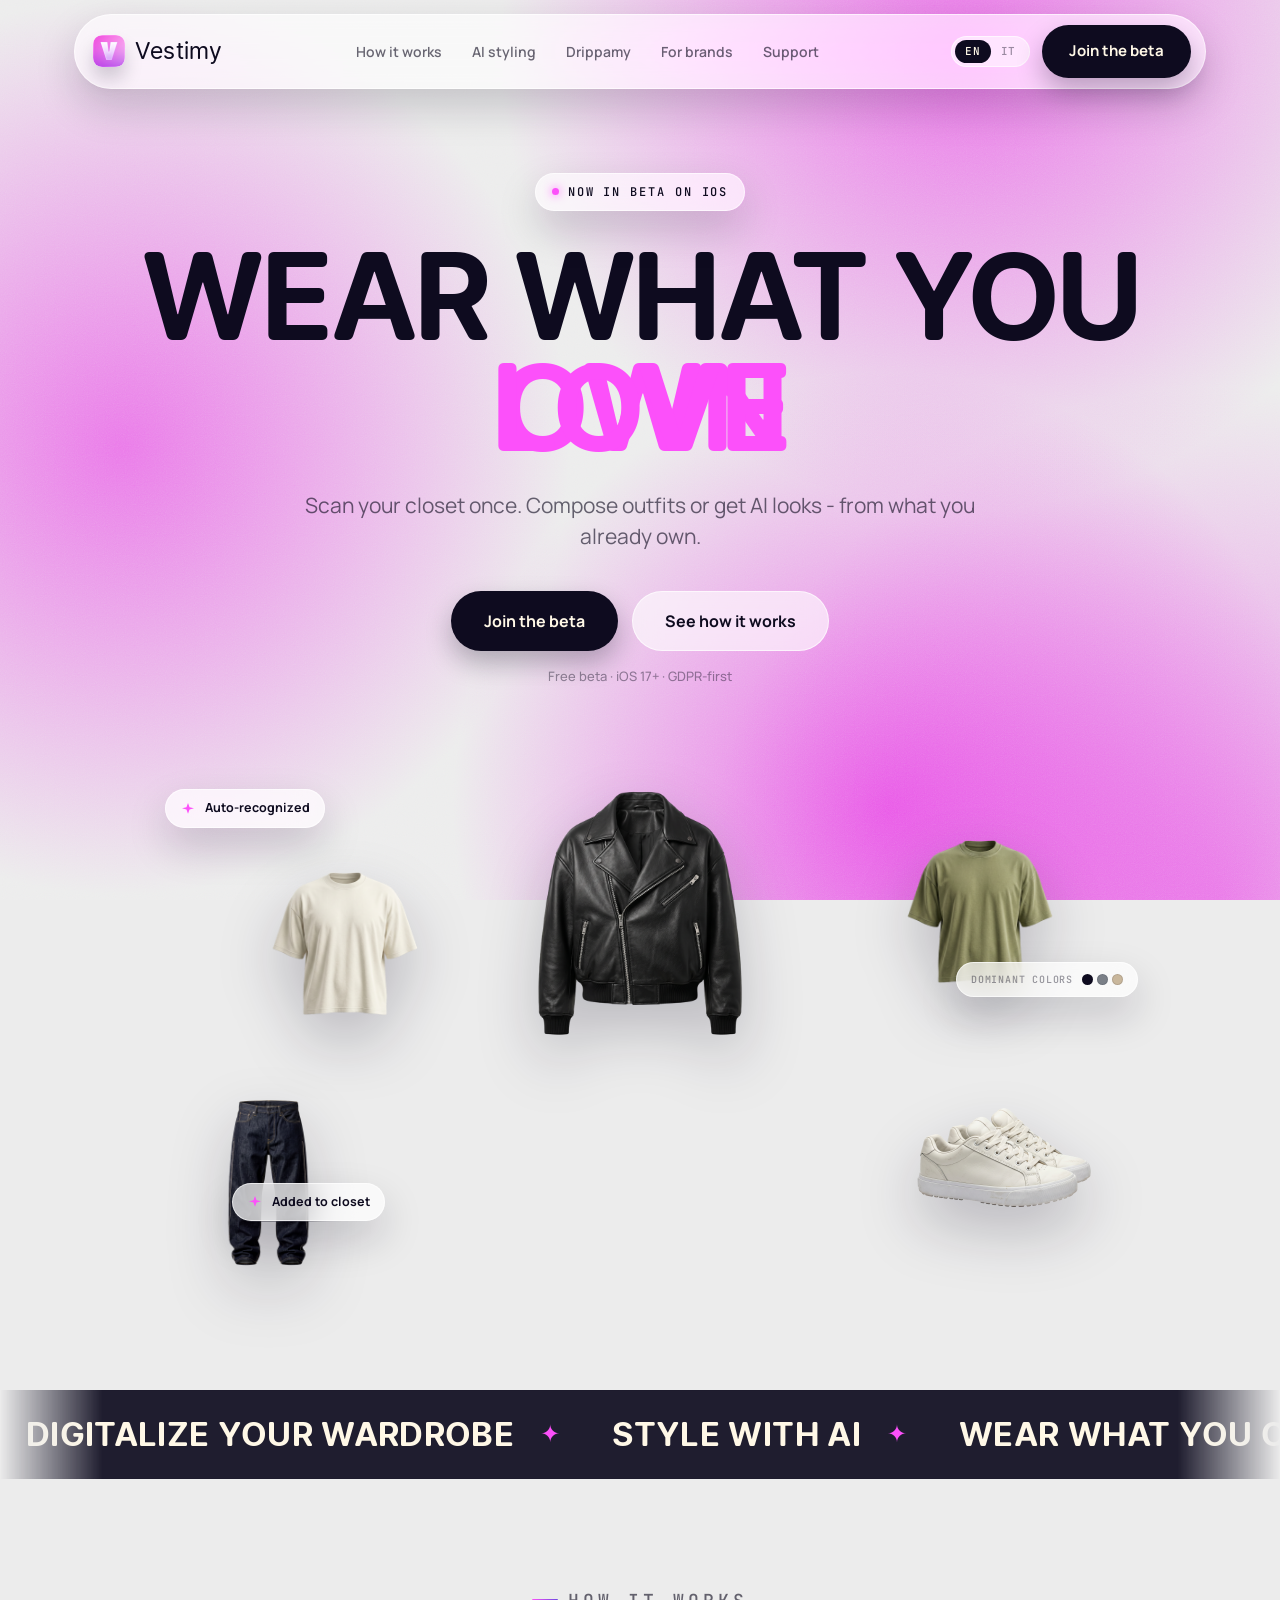
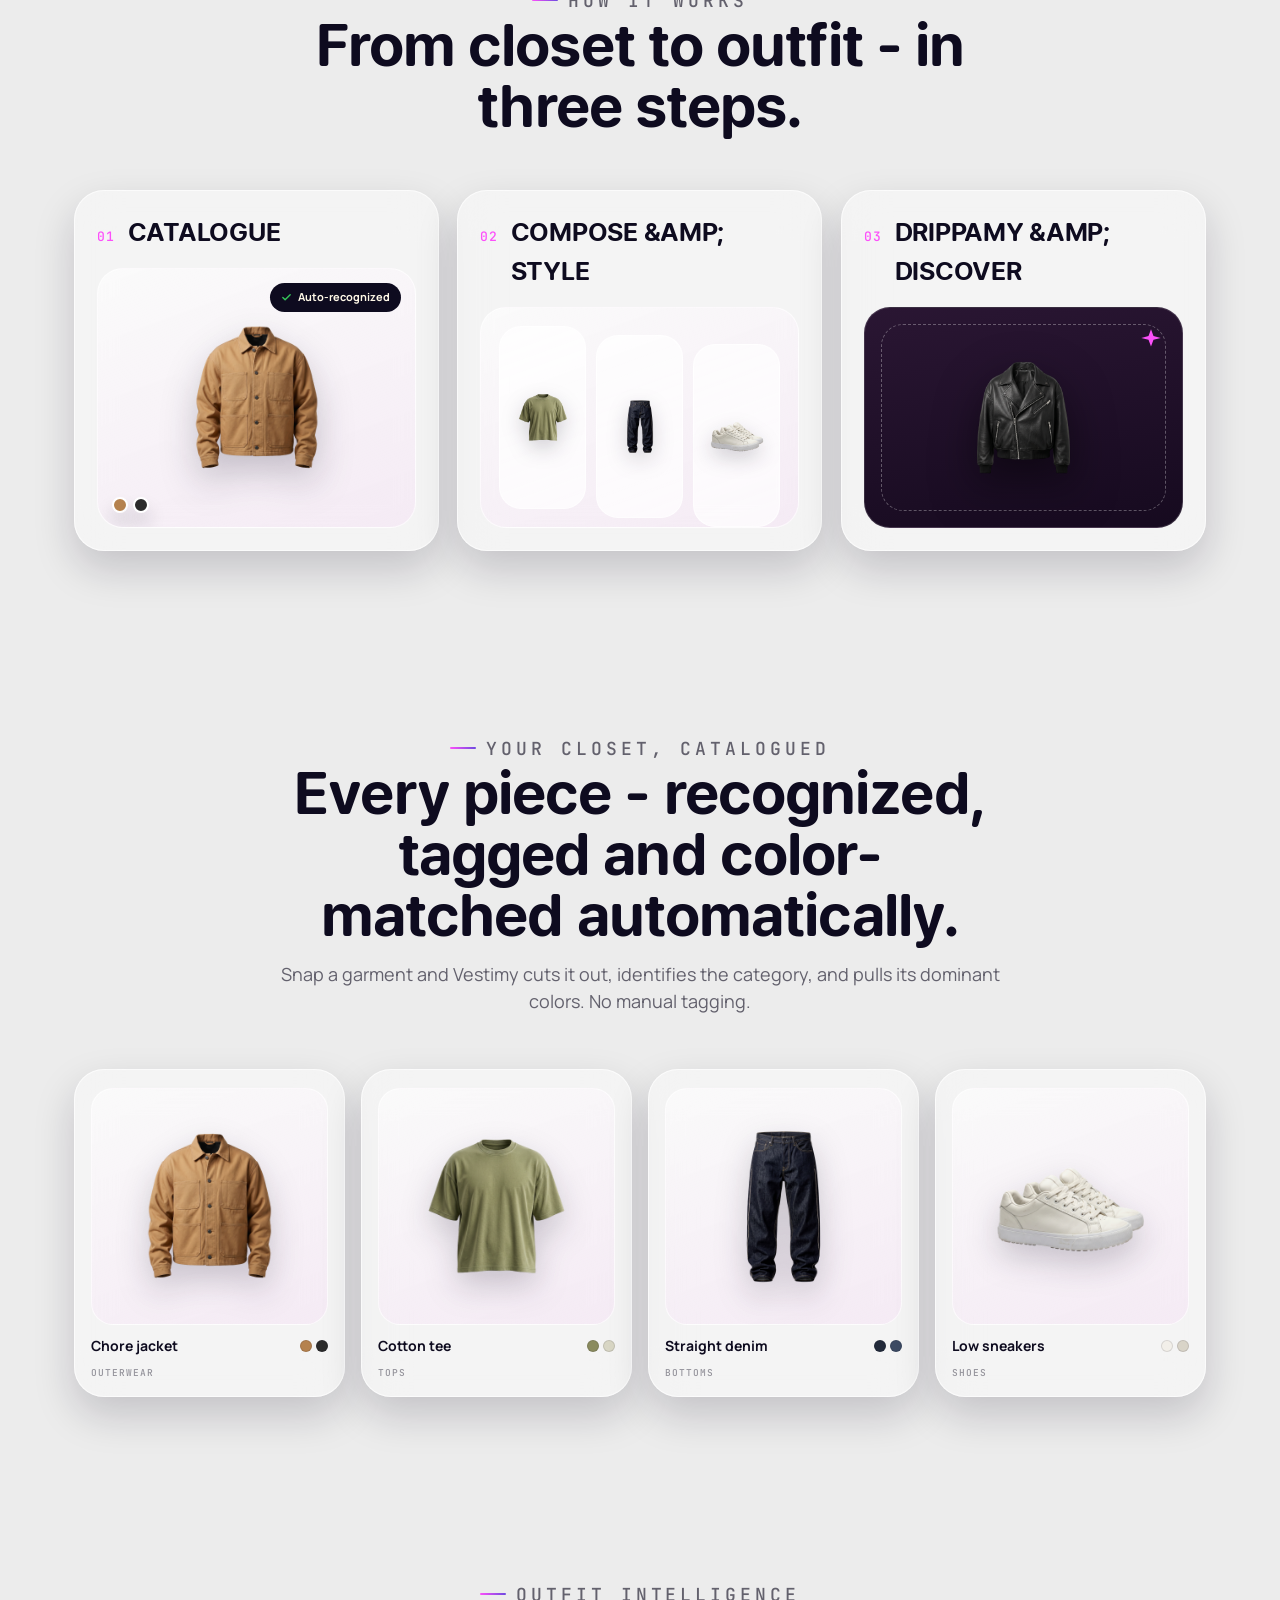
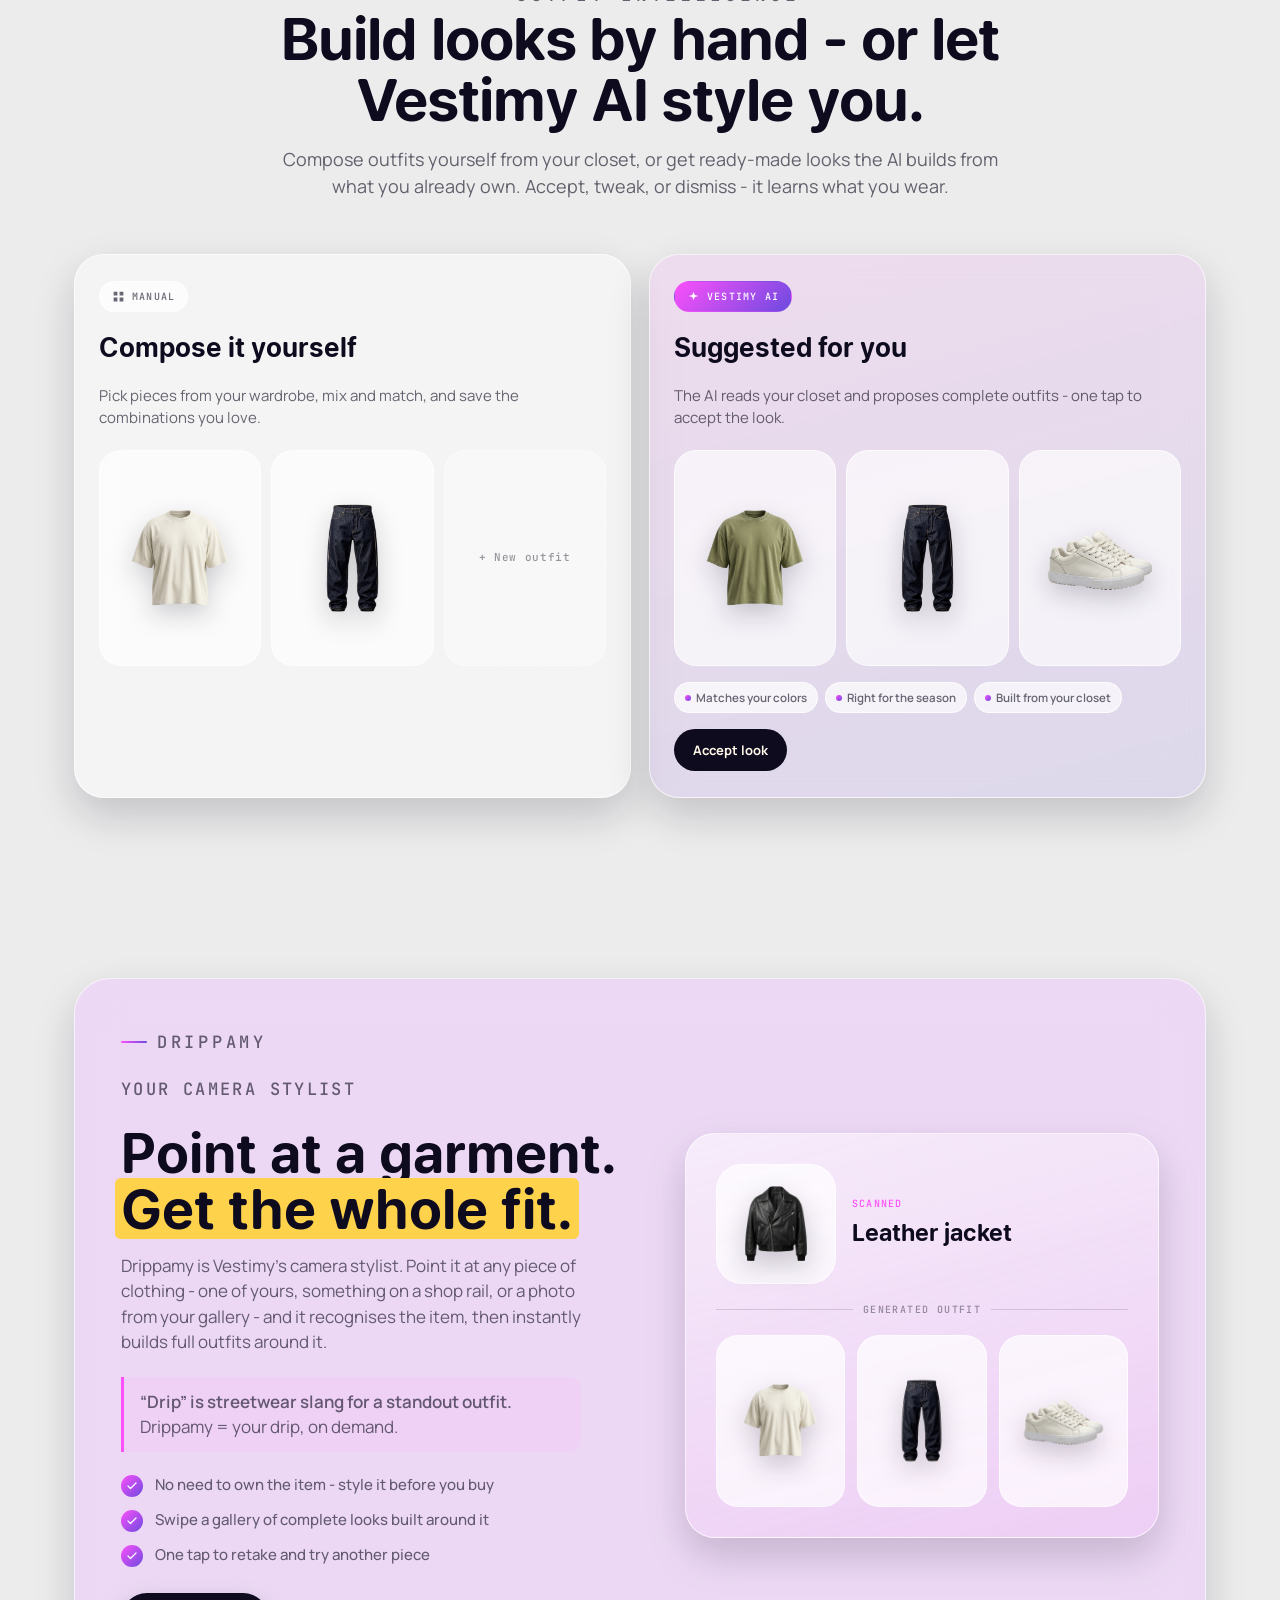
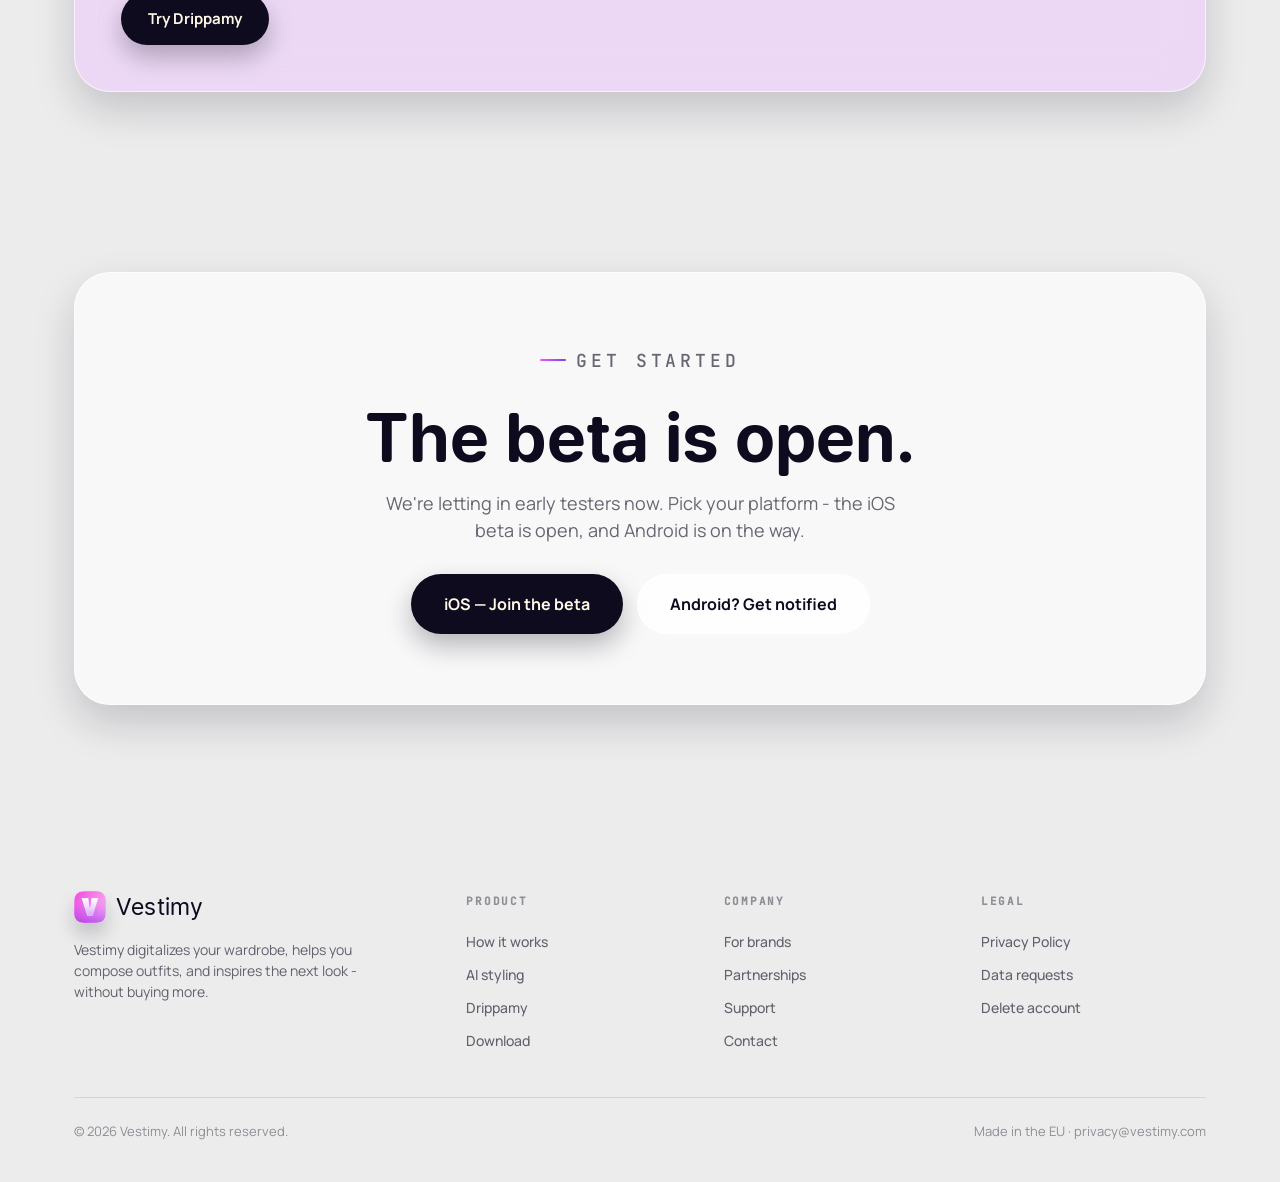
==== commit 16b39937: "Make OS choice explicit in #get; drop TestFlight wording iOS button now reads iOS — Join the beta an" ====
--- a/index.html
+++ b/index.html
@@ -318,11 +318,11 @@
           <p class="eyebrow" data-i18n="cta.eyebrow">Get started</p>
           <h2 data-i18n="cta.title">The beta is open.</h2>
           <p data-i18n="cta.body">
-            We're letting in early testers now. Join the beta on TestFlight and
-            help shape Vestimy before launch.
+            We're letting in early testers now. Pick your platform - the iOS
+            beta is open, and Android is on the way.
           </p>
           <div class="hero__actions">
-            <a href="https://vestimy.com/beta/web" target="_blank" rel="noopener" class="btn btn--primary btn--lg" data-magnetic data-i18n="cta.ios">Join the beta on TestFlight</a>
+            <a href="https://vestimy.com/beta/web" target="_blank" rel="noopener" class="btn btn--primary btn--lg" data-magnetic data-i18n="cta.ios">iOS — Join the beta</a>
             <a href="/android" class="btn btn--ghost btn--lg" data-i18n="cta.android">Android? Get notified</a>
           </div>
         </div>
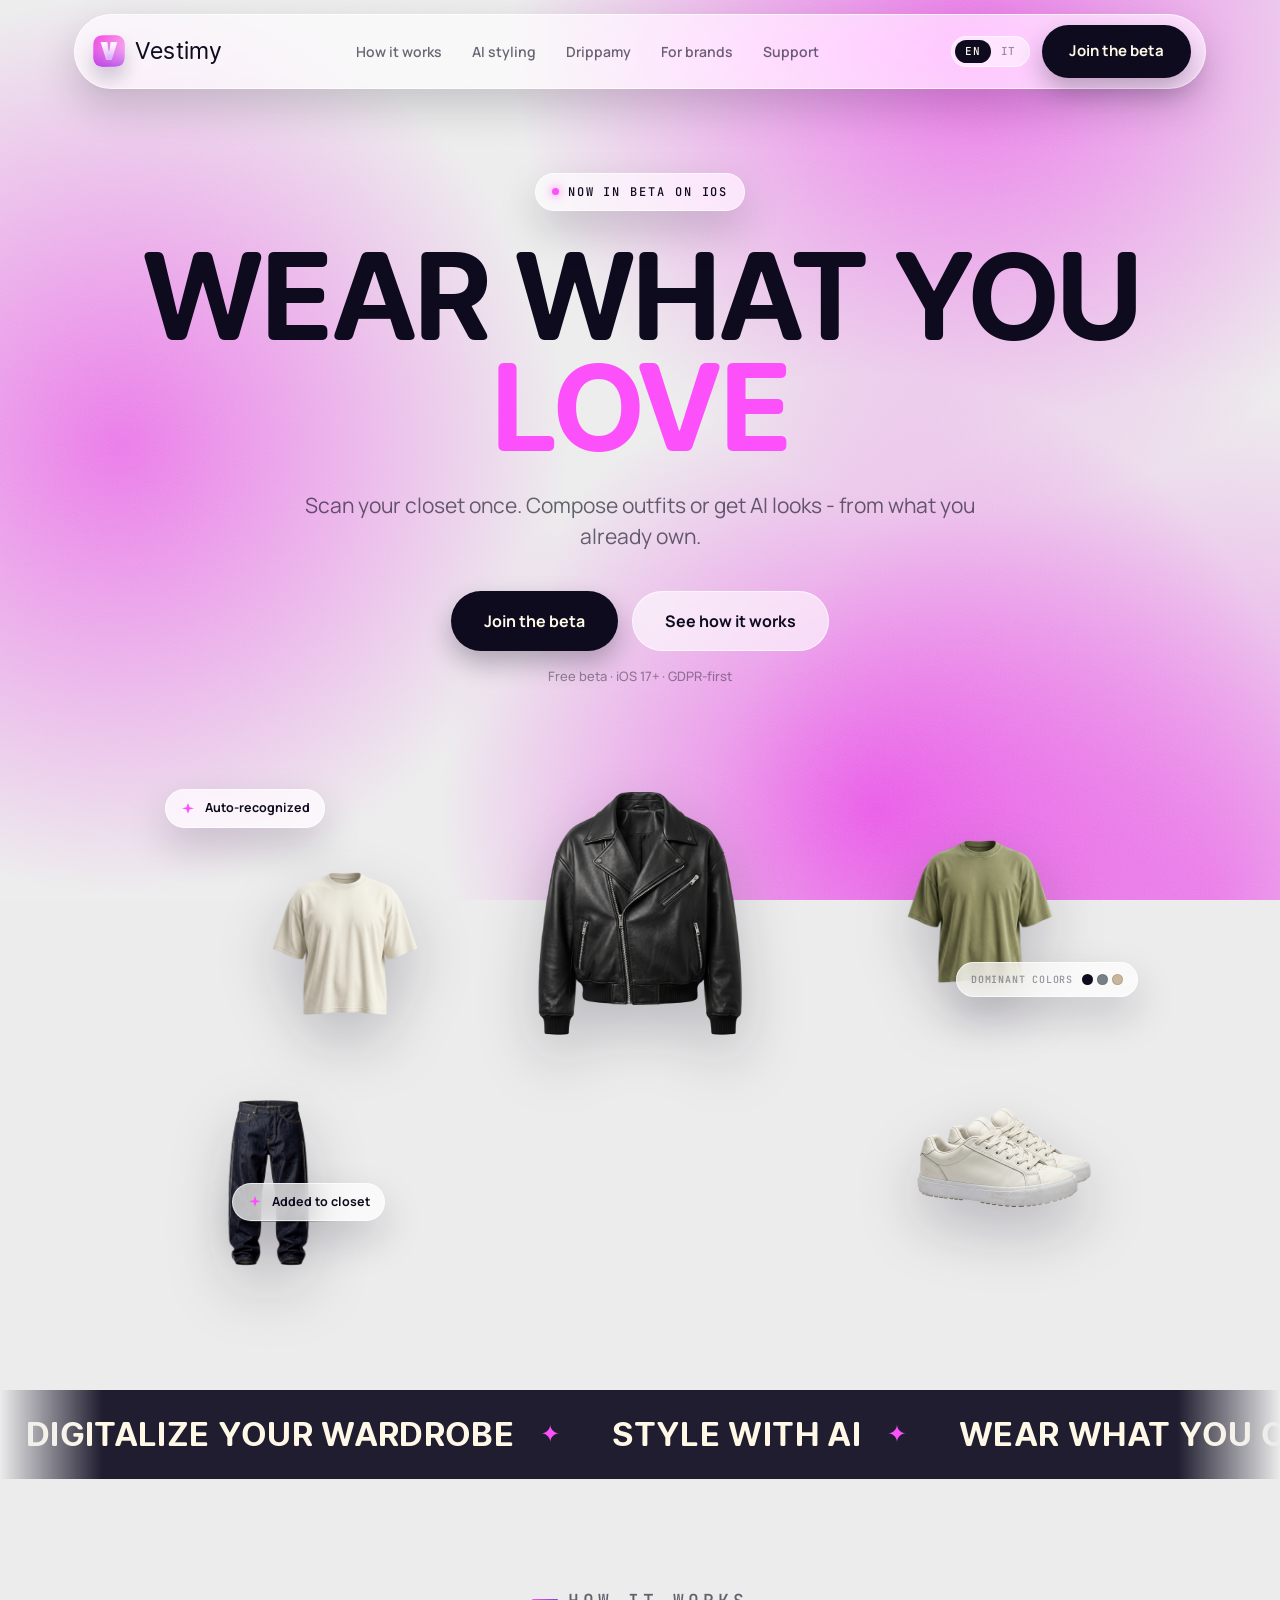
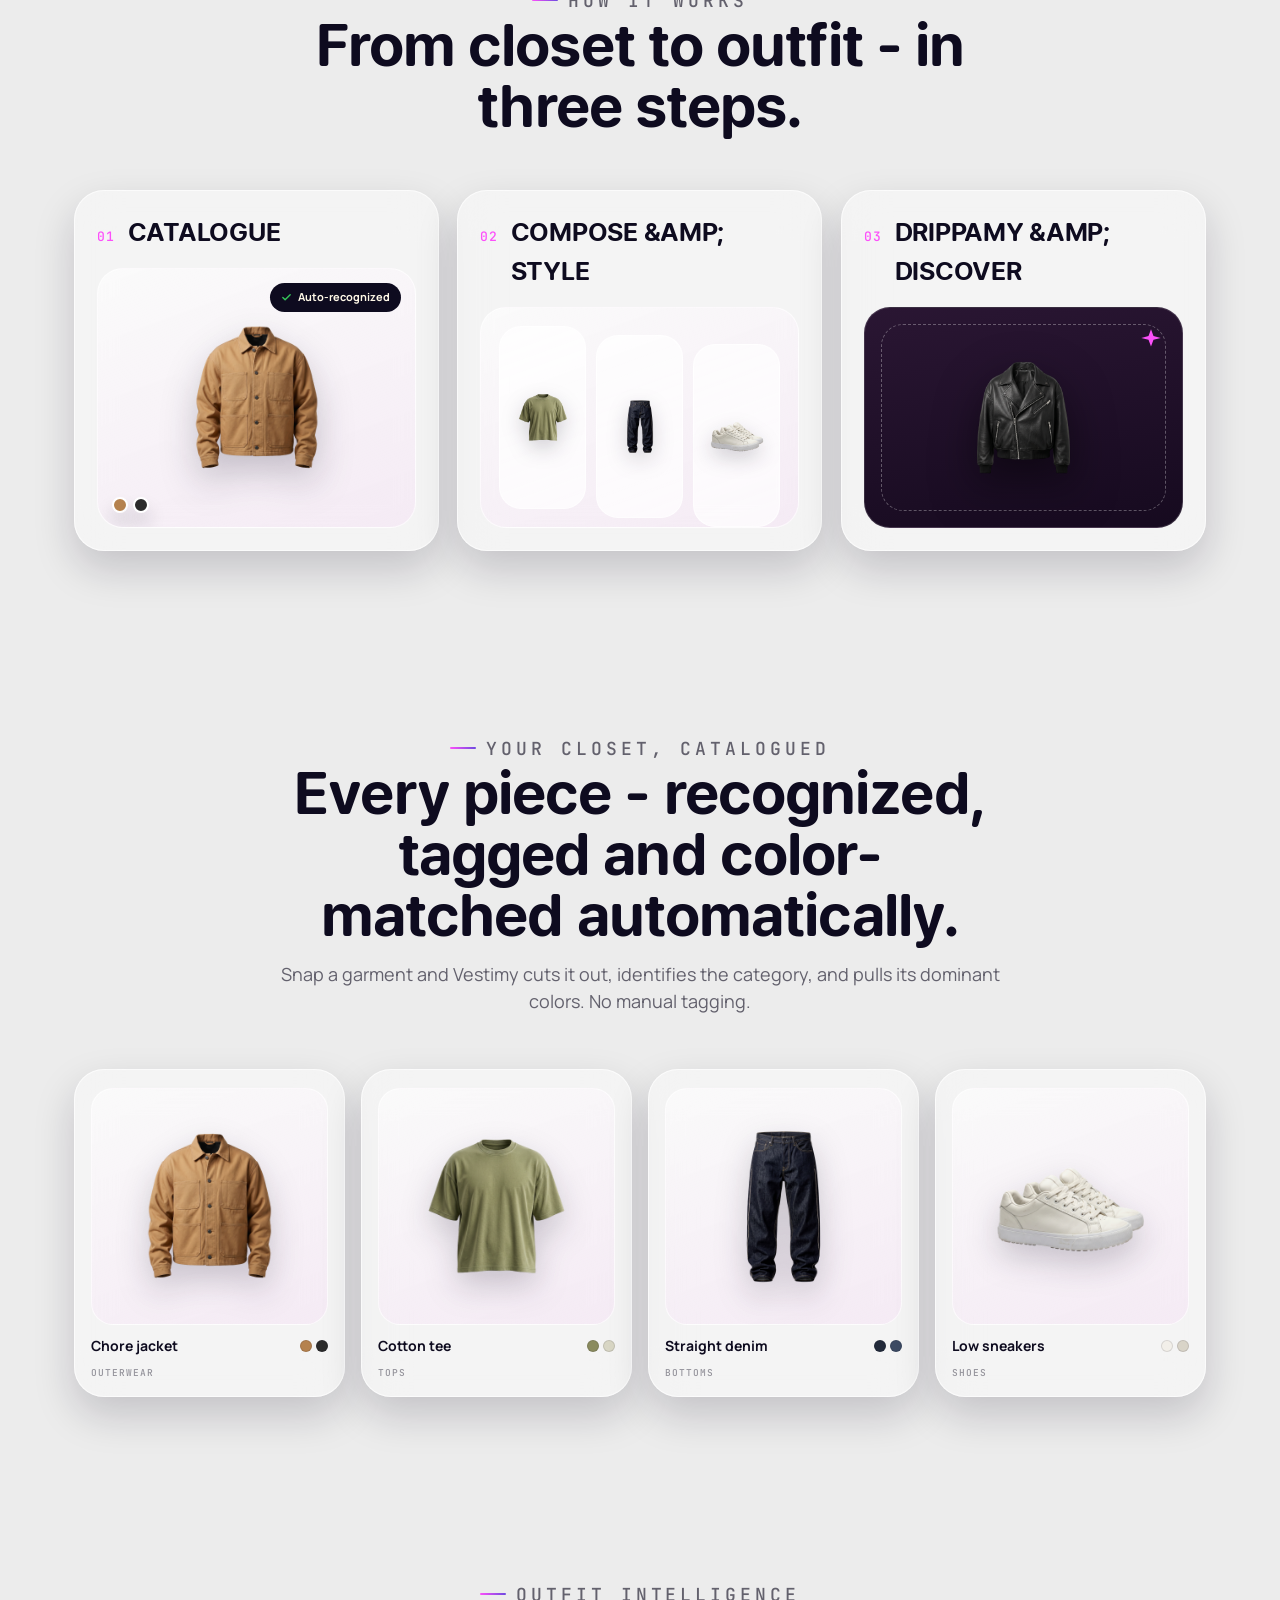
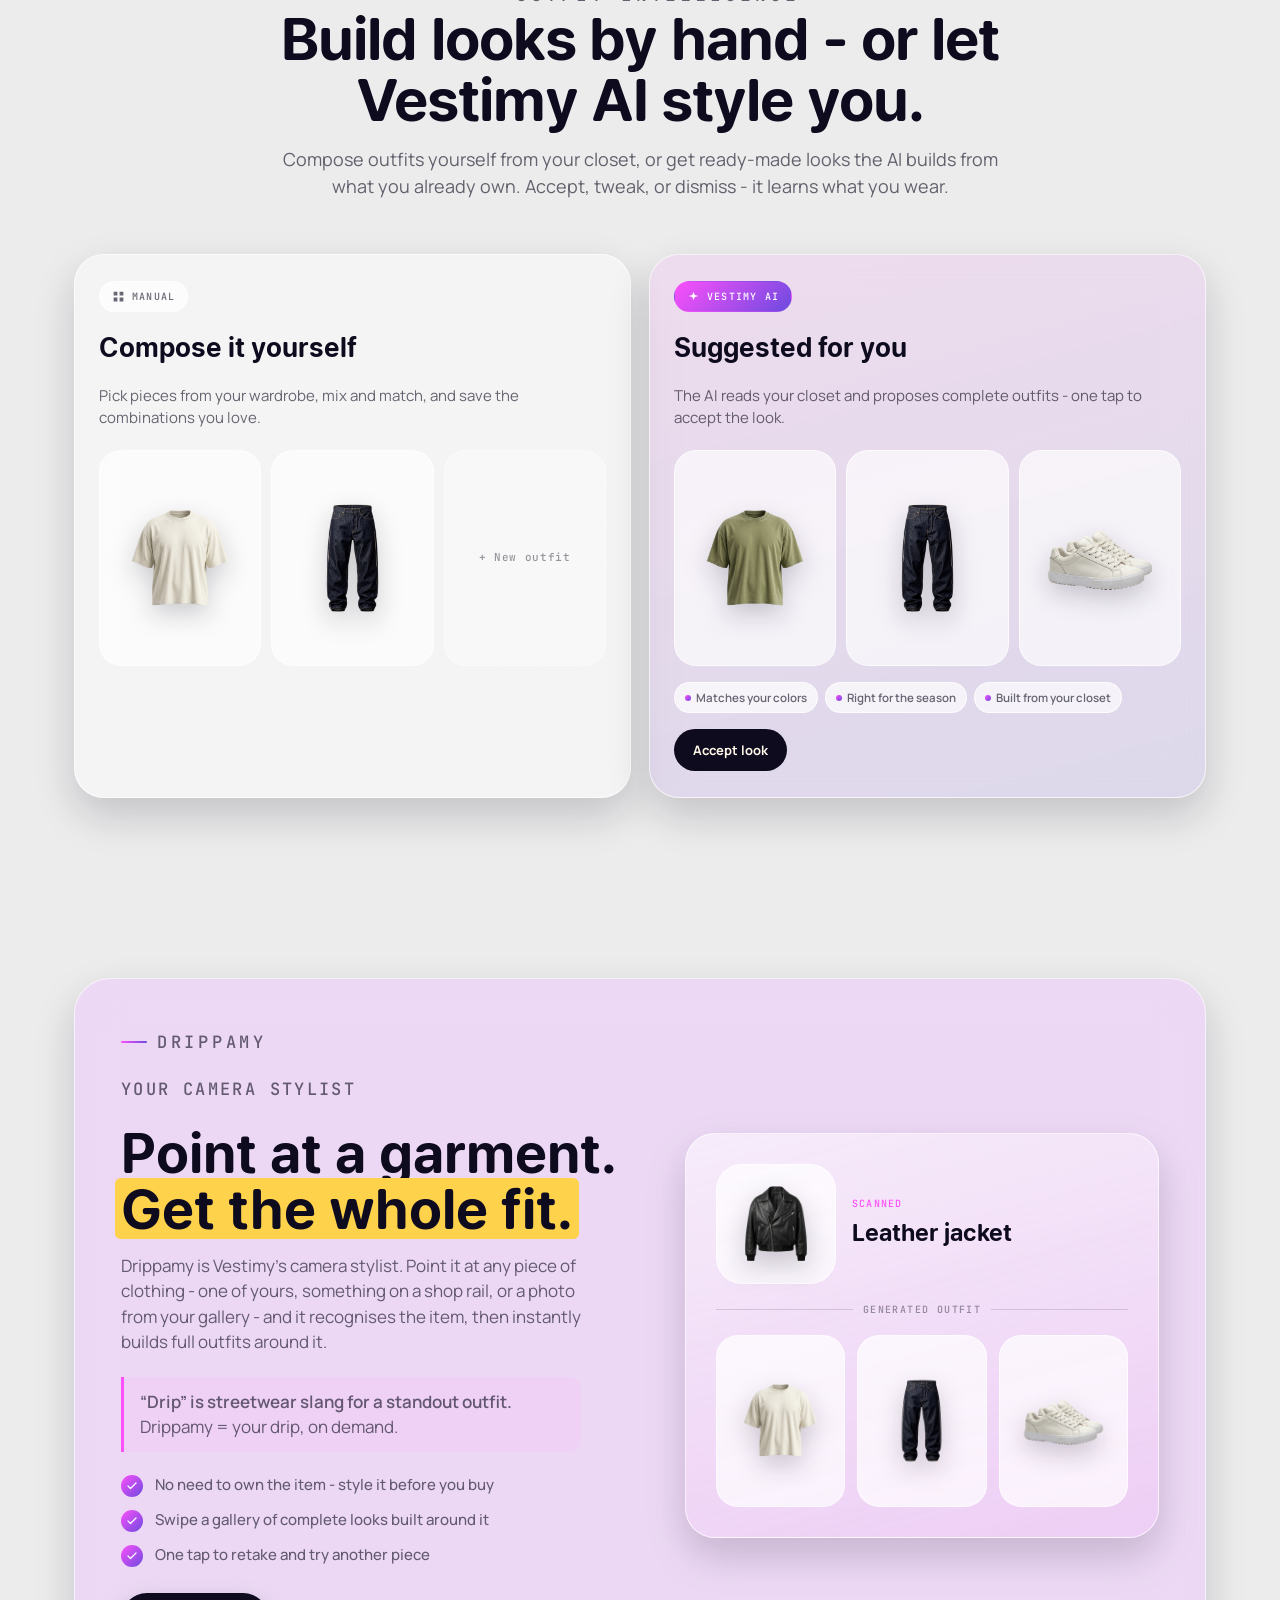
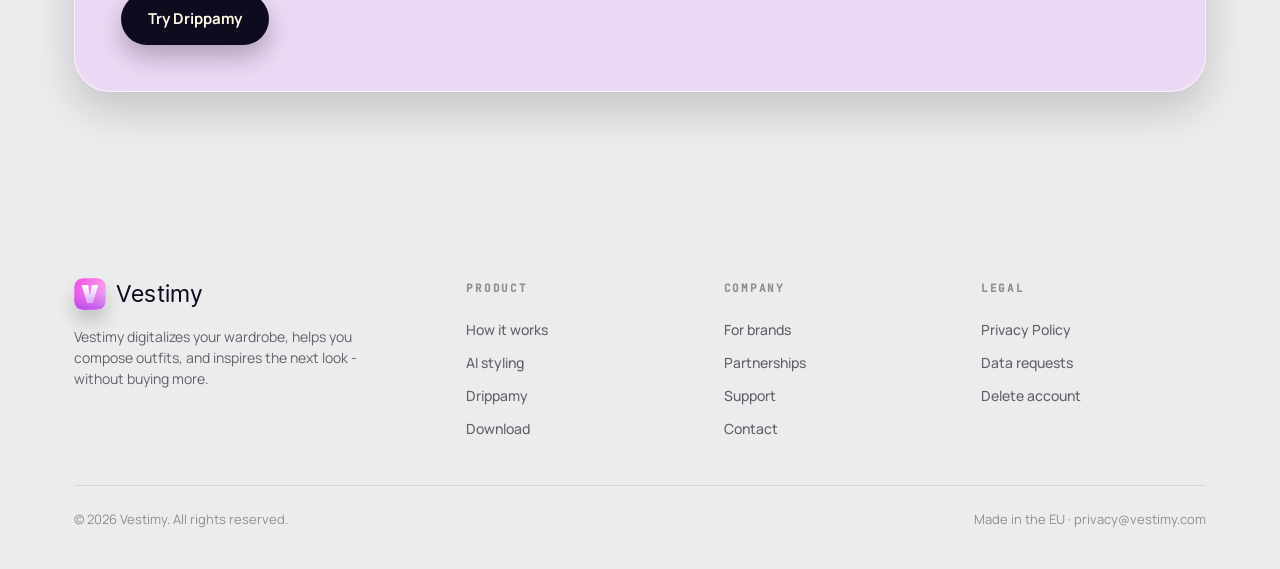
==== commit 37c6a76c: "Add /beta closed-beta application page; route beta CTAs to it - New beta.html: Italian closed-beta a" ====
--- a/index.html
+++ b/index.html
@@ -38,7 +38,7 @@
               <button data-lang-btn="en" aria-pressed="true">EN</button>
               <button data-lang-btn="it" aria-pressed="false">IT</button>
             </div>
-            <a href="#get" class="btn btn--primary" data-i18n="nav.getapp">Join the beta</a>
+            <a href="/beta" class="btn btn--primary" data-i18n="nav.getapp">Join the beta</a>
             <button class="nav__burger" aria-label="Menu">☰</button>
           </div>
         </nav>
@@ -65,7 +65,7 @@
           outfits, and discover looks - without buying more.
         </p>
         <div class="hero__actions">
-          <a href="#get" class="btn btn--primary btn--lg" data-magnetic data-i18n="hero.cta1">Join the beta</a>
+          <a href="/beta" class="btn btn--primary btn--lg" data-magnetic data-i18n="hero.cta1">Join the beta</a>
           <a href="#how" class="btn btn--ghost btn--lg" data-i18n="hero.cta2">See how it works</a>
         </div>
         <p class="hero__note" data-i18n-html="hero.note">Free beta · iOS 17+ · GDPR-first</p>
@@ -290,7 +290,7 @@
               <li><span class="tick"><svg viewBox="0 0 24 24"><polyline points="20 6 9 17 4 12"/></svg></span> <span data-i18n="drip.l2">Outfit ideas in a swipeable gallery</span></li>
               <li><span class="tick"><svg viewBox="0 0 24 24"><polyline points="20 6 9 17 4 12"/></svg></span> <span data-i18n="drip.l3">One tap to retake and try another piece</span></li>
             </ul>
-            <a href="#get" class="btn btn--primary" data-i18n="drip.cta">Try Drippamy</a>
+            <a href="/beta" class="btn btn--primary" data-i18n="drip.cta">Try Drippamy</a>
           </div>
           <div class="drip-visual">
             <div class="drip-anchor">
@@ -306,24 +306,6 @@
               <div><img src="assets/pants.png" alt="" /></div>
               <div><img src="assets/shoe.png" alt="" /></div>
             </div>
-          </div>
-        </div>
-      </div>
-    </section>
-
-    <!-- ===================== CTA ===================== -->
-    <section id="get" class="section-pad">
-      <div class="wrap">
-        <div class="cta glass glass--high reveal">
-          <p class="eyebrow" data-i18n="cta.eyebrow">Get started</p>
-          <h2 data-i18n="cta.title">The beta is open.</h2>
-          <p data-i18n="cta.body">
-            We're letting in early testers now. Pick your platform - the iOS
-            beta is open, and Android is on the way.
-          </p>
-          <div class="hero__actions">
-            <a href="https://vestimy.com/beta/web" target="_blank" rel="noopener" class="btn btn--primary btn--lg" data-magnetic data-i18n="cta.ios">iOS — Join the beta</a>
-            <a href="/android" class="btn btn--ghost btn--lg" data-i18n="cta.android">Android? Get notified</a>
           </div>
         </div>
       </div>
@@ -348,7 +330,7 @@
             <a href="#how" data-i18n="foot.how">How it works</a>
             <a href="#ai" data-i18n="nav.ai">AI styling</a>
             <a href="#drippamy" data-i18n="foot.drippamy">Drippamy</a>
-            <a href="#get" data-i18n="foot.download">Download</a>
+            <a href="/beta" data-i18n="foot.download">Download</a>
           </div>
           <div class="footer__col">
             <h4 data-i18n="foot.company">Company</h4>
--- a/css/styles.css
+++ b/css/styles.css
@@ -2081,3 +2081,207 @@
   stroke-linecap: round;
   stroke-linejoin: round;
 }
+
+/* ---------- Beta application form ---------- */
+.beta-card {
+  max-width: 600px;
+  margin: 0 auto;
+  padding: clamp(24px, 5vw, 40px);
+}
+.beta-form {
+  display: flex;
+  flex-direction: column;
+  text-align: left;
+}
+.beta-field {
+  margin-bottom: 22px;
+}
+.beta-label {
+  display: block;
+  font-weight: 700;
+  font-size: 15px;
+  line-height: 1.4;
+  margin-bottom: 10px;
+  color: var(--ink);
+}
+.beta-opt {
+  font-weight: 500;
+  color: var(--ink-faint);
+}
+.beta-hint {
+  font-size: 13px;
+  color: var(--ink-soft);
+  margin: 8px 0 0;
+}
+.beta-error {
+  display: none;
+  font-size: 13px;
+  font-weight: 600;
+  color: var(--coral);
+  margin: 8px 0 0;
+}
+.beta-field.has-error .beta-error {
+  display: block;
+}
+.beta-field.has-error .wl-input,
+.beta-field.has-error .beta-select {
+  border-color: var(--coral);
+  box-shadow: 0 0 0 3px rgba(255, 107, 107, 0.18);
+}
+.beta-field.has-error .beta-pill {
+  border-color: rgba(255, 107, 107, 0.55);
+}
+
+/* select */
+.beta-select {
+  width: 100%;
+  font: inherit;
+  font-size: 16px;
+  color: var(--ink);
+  padding: 15px 44px 15px 18px;
+  border-radius: var(--radius-md);
+  border: 1px solid var(--glass-edge);
+  background-color: var(--glass-high);
+  -webkit-backdrop-filter: blur(14px);
+  backdrop-filter: blur(14px);
+  -webkit-appearance: none;
+  appearance: none;
+  background-image: url("data:image/svg+xml,%3Csvg xmlns='http://www.w3.org/2000/svg' width='16' height='16' viewBox='0 0 24 24' fill='none' stroke='%230e0b1f' stroke-width='2.4' stroke-linecap='round' stroke-linejoin='round'%3E%3Cpolyline points='6 9 12 15 18 9'/%3E%3C/svg%3E");
+  background-repeat: no-repeat;
+  background-position: right 16px center;
+  transition: border-color 0.18s ease, box-shadow 0.18s ease;
+}
+.beta-select:focus {
+  outline: none;
+  border-color: var(--violet);
+  box-shadow: 0 0 0 3px rgba(109, 74, 224, 0.18);
+}
+
+/* segmented pill groups */
+.beta-pills {
+  display: flex;
+  flex-wrap: wrap;
+  gap: 10px;
+}
+.beta-pill {
+  flex: 1 1 auto;
+  text-align: center;
+  font: inherit;
+  font-weight: 700;
+  font-size: 15px;
+  color: var(--ink);
+  padding: 13px 16px;
+  border-radius: var(--radius-pill);
+  border: 1px solid var(--glass-edge);
+  background: var(--glass-high);
+  -webkit-backdrop-filter: blur(14px);
+  backdrop-filter: blur(14px);
+  transition: transform 0.15s ease, background 0.18s ease, color 0.18s ease,
+    box-shadow 0.18s ease, border-color 0.18s ease;
+}
+.beta-pill:hover {
+  transform: translateY(-1px);
+}
+.beta-pill.is-active {
+  background: var(--ink);
+  color: var(--cream);
+  border-color: transparent;
+  box-shadow: 0 10px 22px rgba(14, 11, 31, 0.26);
+}
+.beta-pills--grid .beta-pill {
+  flex: 1 1 calc(50% - 5px);
+}
+
+/* waitlist note (Android) */
+.beta-note {
+  margin: 0;
+  padding: 16px 18px;
+  border-radius: var(--radius-lg);
+  background: rgba(237, 200, 252, 0.55);
+  border: 1px solid var(--glass-edge);
+  font-size: 14px;
+  line-height: 1.5;
+  color: var(--ink);
+}
+
+/* smooth conditional collapse */
+.beta-collapse {
+  overflow: hidden;
+  max-height: 1500px;
+  opacity: 1;
+  transition: max-height 0.5s ease, opacity 0.4s ease, margin 0.5s ease;
+}
+.beta-collapse.is-collapsed {
+  max-height: 0;
+  opacity: 0;
+}
+#androidNote {
+  margin-bottom: 22px;
+}
+#androidNote.is-collapsed {
+  margin-bottom: 0;
+}
+
+/* honeypot */
+.beta-hp {
+  position: absolute;
+  left: -9999px;
+  width: 1px;
+  height: 1px;
+  opacity: 0;
+}
+
+/* submit */
+.beta-form .btn {
+  justify-content: center;
+  width: 100%;
+  margin-top: 6px;
+}
+.beta-form .btn[disabled] {
+  opacity: 0.6;
+  cursor: default;
+  transform: none;
+}
+
+/* network error */
+.beta-formerror {
+  display: none;
+  margin: 0 0 14px;
+  font-size: 14px;
+  font-weight: 600;
+  color: var(--coral);
+  text-align: center;
+}
+.beta-formerror.is-shown {
+  display: block;
+}
+
+/* success */
+.beta-success {
+  display: none;
+  text-align: center;
+}
+.beta-card.is-done .beta-form {
+  display: none;
+}
+.beta-card.is-done .beta-success {
+  display: block;
+}
+.beta-success__t {
+  font-family: var(--font-serif);
+  font-weight: 700;
+  font-size: clamp(26px, 4vw, 38px);
+  margin: 0 0 10px;
+}
+.beta-success__d {
+  color: var(--ink-soft);
+  margin: 0;
+  font-size: 16px;
+  line-height: 1.6;
+}
+
+@media (prefers-reduced-motion: reduce) {
+  .beta-collapse {
+    transition: none;
+  }
+}
